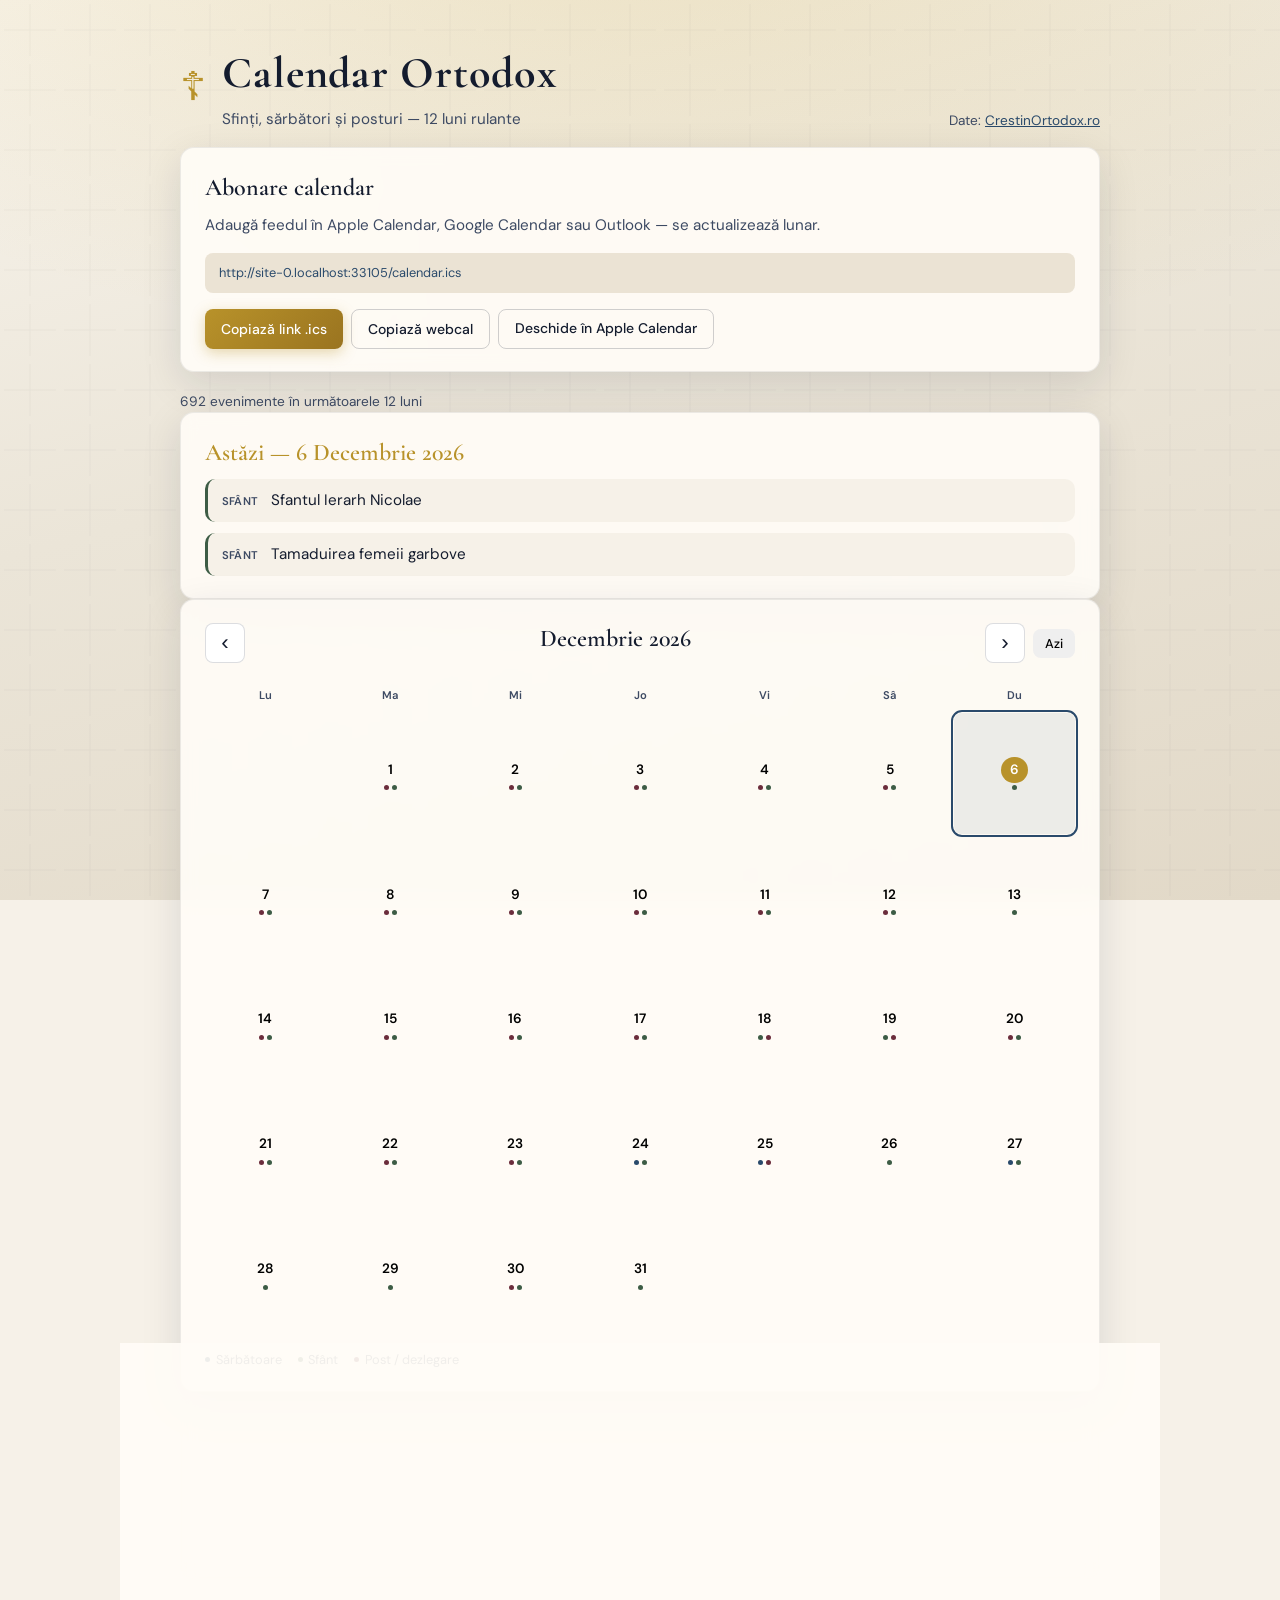
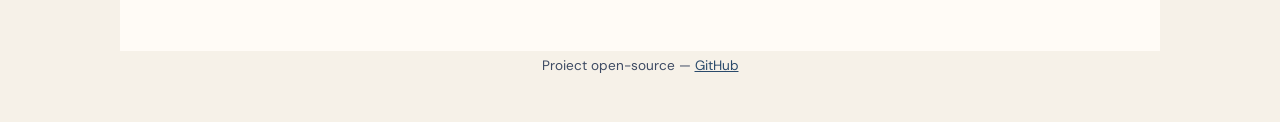
==== index.html @ 9552e189 "Add Netlify-ready frontend for Orthodox calendar Static site loads calendar.ics, shows today and mon" ====
<!DOCTYPE html>
<html lang="ro">
  <head>
    <meta charset="utf-8" />
    <meta name="viewport" content="width=device-width, initial-scale=1" />
    <meta
      name="description"
      content="Calendar ortodox românesc — sărbători, sfinți și posturi. Abonează-te la feedul iCalendar."
    />
    <title>Calendar Ortodox Românesc</title>
    <link rel="preconnect" href="https://fonts.googleapis.com" />
    <link rel="preconnect" href="https://fonts.gstatic.com" crossorigin />
    <link
      href="https://fonts.googleapis.com/css2?family=Cormorant+Garamond:ital,wght@0,500;0,600;0,700;1,500&family=DM+Sans:ital,opsz,wght@0,9..40,400;0,9..40,500;0,9..40,600;1,9..40,400&display=swap"
      rel="stylesheet"
    />
    <link rel="stylesheet" href="/css/style.css" />
    <link rel="icon" href="data:image/svg+xml,%3Csvg xmlns='http://www.w3.org/2000/svg' viewBox='0 0 32 32'%3E%3Crect fill='%231a2744' width='32' height='32' rx='6'/%3E%3Cpath stroke='%23c9a227' stroke-width='2' d='M16 6v20M10 10h12M10 22h12'/%3E%3C/svg%3E" />
  </head>
  <body>
    <div class="page-bg" aria-hidden="true"></div>

    <header class="site-header">
      <div class="brand">
        <span class="brand-cross" aria-hidden="true">☦</span>
        <div>
          <h1>Calendar Ortodox</h1>
          <p class="brand-sub">Sfinți, sărbători și posturi — 12 luni rulante</p>
        </div>
      </div>
      <p class="source">Date: <a href="https://www.crestinortodox.ro/calendar-ortodox/" target="_blank" rel="noopener">CrestinOrtodox.ro</a></p>
    </header>

    <main>
      <section class="subscribe card" aria-labelledby="subscribe-heading">
        <h2 id="subscribe-heading">Abonare calendar</h2>
        <p>Adaugă feedul în Apple Calendar, Google Calendar sau Outlook — se actualizează lunar.</p>
        <a class="feed-link" id="feed-url" href="/calendar.ics"></a>
        <div class="subscribe-actions">
          <button type="button" class="btn btn--primary" id="copy-feed">Copiază link .ics</button>
          <button type="button" class="btn btn--ghost" id="copy-webcal">Copiază webcal</button>
          <a class="btn btn--ghost" id="open-apple" href="#">Deschide în Apple Calendar</a>
        </div>
      </section>

      <div id="loader" class="loader card">
        <div class="spinner" aria-hidden="true"></div>
        <p>Se încarcă calendarul…</p>
      </div>

      <div id="error-panel" class="error card" hidden>
        <h2>Nu s-a putut încărca</h2>
        <p id="error-message"></p>
        <button type="button" class="btn btn--primary" onclick="location.reload()">Reîncearcă</button>
      </div>

      <div id="app" hidden>
        <p class="meta" id="meta-count"></p>

        <section class="today card" aria-labelledby="today-heading">
          <h2 id="today-title" class="today-heading">Astăzi</h2>
          <p id="today-empty" class="muted" hidden>Nicio înregistrare pentru ziua de azi în fereastra curentă.</p>
          <ul class="event-list" id="today-events"></ul>
        </section>

        <section class="calendar card" aria-labelledby="month-label">
          <div class="cal-toolbar">
            <button type="button" class="btn-icon" id="prev-month" aria-label="Luna anterioară">‹</button>
            <h2 id="month-label" class="month-label">—</h2>
            <button type="button" class="btn-icon" id="next-month" aria-label="Luna următoare">›</button>
            <button type="button" class="btn btn--small" id="go-today">Azi</button>
          </div>
          <div class="calendar-grid" id="calendar-grid" role="grid" aria-label="Calendar lunar"></div>
          <ul class="legend">
            <li><span class="dot dot--feast"></span> Sărbătoare</li>
            <li><span class="dot dot--saint"></span> Sfânt</li>
            <li><span class="dot dot--fasting"></span> Post / dezlegare</li>
          </ul>
        </section>

        <section class="day-detail card" id="day-panel" hidden aria-labelledby="day-title">
          <h2 id="day-title" class="day-title">—</h2>
          <ul class="event-list" id="day-events"></ul>
        </section>
      </div>
    </main>

    <footer class="site-footer">
      <p>
        Proiect open-source —
        <a href="https://github.com/tiberiuungurianu/romanian-orthodox-calendar" target="_blank" rel="noopener">GitHub</a>
      </p>
    </footer>

    <div id="toast" class="toast" role="status" hidden></div>

    <script type="module" src="/js/app.js"></script>
  </body>
</html>
---- css/style.css ----
:root {
  --ink: #141c2e;
  --ink-soft: #3d4a63;
  --parchment: #f6f1e8;
  --parchment-deep: #ebe3d4;
  --gold: #b8922a;
  --gold-light: #e8d49a;
  --wine: #6b2d3c;
  --feast: #2a4a6b;
  --saint: #3d5c45;
  --fasting: #6b2d3c;
  --card: rgba(255, 252, 247, 0.92);
  --shadow: 0 12px 40px rgba(20, 28, 46, 0.12);
  --radius: 14px;
  --font-display: "Cormorant Garamond", Georgia, serif;
  --font-ui: "DM Sans", system-ui, sans-serif;
}

*,
*::before,
*::after {
  box-sizing: border-box;
}

html {
  font-size: 16px;
  scroll-behavior: smooth;
}

body {
  margin: 0;
  min-height: 100vh;
  font-family: var(--font-ui);
  color: var(--ink);
  background: var(--parchment);
  line-height: 1.5;
}

.page-bg {
  position: fixed;
  inset: 0;
  z-index: -1;
  background:
    radial-gradient(ellipse 80% 50% at 50% -10%, rgba(201, 162, 39, 0.18), transparent),
    linear-gradient(165deg, #f8f4ec 0%, #ebe5d8 45%, #e2d9c8 100%);
  pointer-events: none;
}

.page-bg::after {
  content: "";
  position: absolute;
  inset: 0;
  opacity: 0.04;
  background-image: url("data:image/svg+xml,%3Csvg width='60' height='60' xmlns='http://www.w3.org/2000/svg'%3E%3Cpath d='M30 4v52M4 30h52' stroke='%23141c2e' stroke-width='1'/%3E%3C/svg%3E");
}

.site-header {
  max-width: 960px;
  margin: 0 auto;
  padding: 2.5rem 1.25rem 1rem;
  display: flex;
  flex-wrap: wrap;
  align-items: flex-end;
  justify-content: space-between;
  gap: 1rem;
}

.brand {
  display: flex;
  align-items: center;
  gap: 1rem;
}

.brand-cross {
  font-size: 2.5rem;
  color: var(--gold);
  line-height: 1;
}

.brand h1 {
  margin: 0;
  font-family: var(--font-display);
  font-size: clamp(2rem, 5vw, 2.75rem);
  font-weight: 700;
  letter-spacing: 0.02em;
}

.brand-sub {
  margin: 0.15rem 0 0;
  color: var(--ink-soft);
  font-size: 0.95rem;
}

.source {
  margin: 0;
  font-size: 0.85rem;
  color: var(--ink-soft);
}

.source a {
  color: var(--feast);
}

main {
  max-width: 960px;
  margin: 0 auto;
  padding: 0 1.25rem 3rem;
  display: flex;
  flex-direction: column;
  gap: 1.25rem;
}

.card {
  background: var(--card);
  border: 1px solid rgba(20, 28, 46, 0.08);
  border-radius: var(--radius);
  box-shadow: var(--shadow);
  padding: 1.35rem 1.5rem;
  backdrop-filter: blur(8px);
}

.subscribe h2,
.today h2,
.calendar h2 {
  margin: 0 0 0.5rem;
  font-family: var(--font-display);
  font-size: 1.5rem;
  font-weight: 600;
}

.subscribe p {
  margin: 0 0 1rem;
  color: var(--ink-soft);
  font-size: 0.95rem;
}

.feed-link {
  display: block;
  word-break: break-all;
  font-size: 0.8rem;
  color: var(--feast);
  margin-bottom: 1rem;
  padding: 0.65rem 0.85rem;
  background: var(--parchment-deep);
  border-radius: 8px;
  text-decoration: none;
}

.feed-link:hover {
  text-decoration: underline;
}

.subscribe-actions {
  display: flex;
  flex-wrap: wrap;
  gap: 0.5rem;
}

.btn {
  font-family: var(--font-ui);
  font-size: 0.875rem;
  font-weight: 500;
  padding: 0.55rem 1rem;
  border-radius: 8px;
  border: none;
  cursor: pointer;
  text-decoration: none;
  display: inline-flex;
  align-items: center;
  justify-content: center;
  transition: transform 0.15s, box-shadow 0.15s;
}

.btn:active {
  transform: scale(0.98);
}

.btn--primary {
  background: linear-gradient(135deg, var(--gold) 0%, #9a7420 100%);
  color: #fff;
  box-shadow: 0 4px 14px rgba(184, 146, 42, 0.35);
}

.btn--primary:hover {
  box-shadow: 0 6px 18px rgba(184, 146, 42, 0.45);
}

.btn--ghost {
  background: transparent;
  color: var(--ink);
  border: 1px solid rgba(20, 28, 46, 0.2);
}

.btn--ghost:hover {
  background: var(--parchment-deep);
}

.btn--small {
  font-size: 0.8rem;
  padding: 0.35rem 0.75rem;
  margin-left: auto;
}

.btn-icon {
  width: 2.5rem;
  height: 2.5rem;
  border: 1px solid rgba(20, 28, 46, 0.15);
  border-radius: 8px;
  background: #fff;
  font-size: 1.4rem;
  line-height: 1;
  cursor: pointer;
  color: var(--ink);
}

.btn-icon:hover {
  background: var(--parchment-deep);
}

.loader {
  text-align: center;
  color: var(--ink-soft);
}

.spinner {
  width: 36px;
  height: 36px;
  margin: 0 auto 1rem;
  border: 3px solid var(--parchment-deep);
  border-top-color: var(--gold);
  border-radius: 50%;
  animation: spin 0.8s linear infinite;
}

@keyframes spin {
  to {
    transform: rotate(360deg);
  }
}

.error h2 {
  margin: 0 0 0.5rem;
  font-family: var(--font-display);
  color: var(--wine);
}

.meta {
  margin: 0;
  font-size: 0.85rem;
  color: var(--ink-soft);
}

.today-heading {
  color: var(--gold);
}

.muted {
  color: var(--ink-soft);
  font-style: italic;
}

.event-list {
  list-style: none;
  margin: 0;
  padding: 0;
  display: flex;
  flex-direction: column;
  gap: 0.65rem;
}

.event-item {
  display: flex;
  flex-wrap: wrap;
  align-items: baseline;
  gap: 0.5rem 0.75rem;
  padding: 0.65rem 0.85rem;
  background: var(--parchment);
  border-radius: 10px;
  border-left: 3px solid var(--saint);
}

.event-item--feast {
  border-left-color: var(--feast);
}

.event-item--fasting {
  border-left-color: var(--fasting);
}

.event-item--empty {
  border-left-color: transparent;
  font-style: italic;
  color: var(--ink-soft);
}

.event-badge {
  font-size: 0.7rem;
  font-weight: 600;
  text-transform: uppercase;
  letter-spacing: 0.04em;
  color: var(--ink-soft);
  flex-shrink: 0;
}

.event-title {
  font-size: 0.95rem;
  flex: 1;
  min-width: 12rem;
}

.cal-toolbar {
  display: flex;
  align-items: center;
  gap: 0.5rem;
  margin-bottom: 1rem;
}

.month-label {
  flex: 1;
  text-align: center;
  margin: 0;
  font-family: var(--font-display);
  font-size: 1.6rem;
  font-weight: 600;
}

.calendar-grid {
  display: grid;
  grid-template-columns: repeat(7, 1fr);
  gap: 4px;
}

.grid-weekday {
  text-align: center;
  font-size: 0.7rem;
  font-weight: 600;
  color: var(--ink-soft);
  padding: 0.35rem 0;
}

.grid-cell {
  aspect-ratio: 1;
  min-height: 2.75rem;
  display: flex;
  flex-direction: column;
  align-items: center;
  justify-content: center;
  gap: 2px;
  border: none;
  border-radius: 8px;
  background: transparent;
  cursor: pointer;
  font-family: var(--font-ui);
  padding: 0.2rem;
  transition: background 0.15s;
}

.grid-cell--pad {
  cursor: default;
  pointer-events: none;
}

.grid-cell:hover:not(.grid-cell--pad) {
  background: var(--parchment-deep);
}

.grid-cell--today .day-num {
  background: var(--gold);
  color: #fff;
  width: 1.65rem;
  height: 1.65rem;
  border-radius: 50%;
  display: flex;
  align-items: center;
  justify-content: center;
  font-weight: 600;
}

.grid-cell--selected {
  outline: 2px solid var(--feast);
  outline-offset: 1px;
  background: rgba(42, 74, 107, 0.08);
}

.grid-cell--has-events .day-num {
  font-weight: 600;
}

.day-num {
  font-size: 0.85rem;
  line-height: 1.65rem;
}

.dots {
  display: flex;
  gap: 3px;
  min-height: 6px;
}

.dot {
  width: 5px;
  height: 5px;
  border-radius: 50%;
}

.dot--feast {
  background: var(--feast);
}

.dot--saint {
  background: var(--saint);
}

.dot--fasting {
  background: var(--fasting);
}

.legend {
  list-style: none;
  margin: 1rem 0 0;
  padding: 0;
  display: flex;
  flex-wrap: wrap;
  gap: 1rem;
  font-size: 0.8rem;
  color: var(--ink-soft);
}

.legend li {
  display: flex;
  align-items: center;
  gap: 0.35rem;
}

.day-title {
  margin: 0 0 0.75rem;
  font-family: var(--font-display);
  font-size: 1.35rem;
}

.site-footer {
  max-width: 960px;
  margin: 0 auto;
  padding: 1rem 1.25rem 2rem;
  text-align: center;
  font-size: 0.85rem;
  color: var(--ink-soft);
}

.site-footer a {
  color: var(--feast);
}

.toast {
  position: fixed;
  bottom: 1.5rem;
  left: 50%;
  transform: translateX(-50%);
  background: var(--ink);
  color: #fff;
  padding: 0.75rem 1.25rem;
  border-radius: 10px;
  font-size: 0.9rem;
  box-shadow: var(--shadow);
  z-index: 100;
  max-width: 90vw;
  text-align: center;
}

@media (max-width: 520px) {
  .subscribe-actions .btn {
    flex: 1 1 100%;
  }

  .calendar-grid {
    gap: 2px;
  }

  .grid-cell {
    min-height: 2.35rem;
  }
}
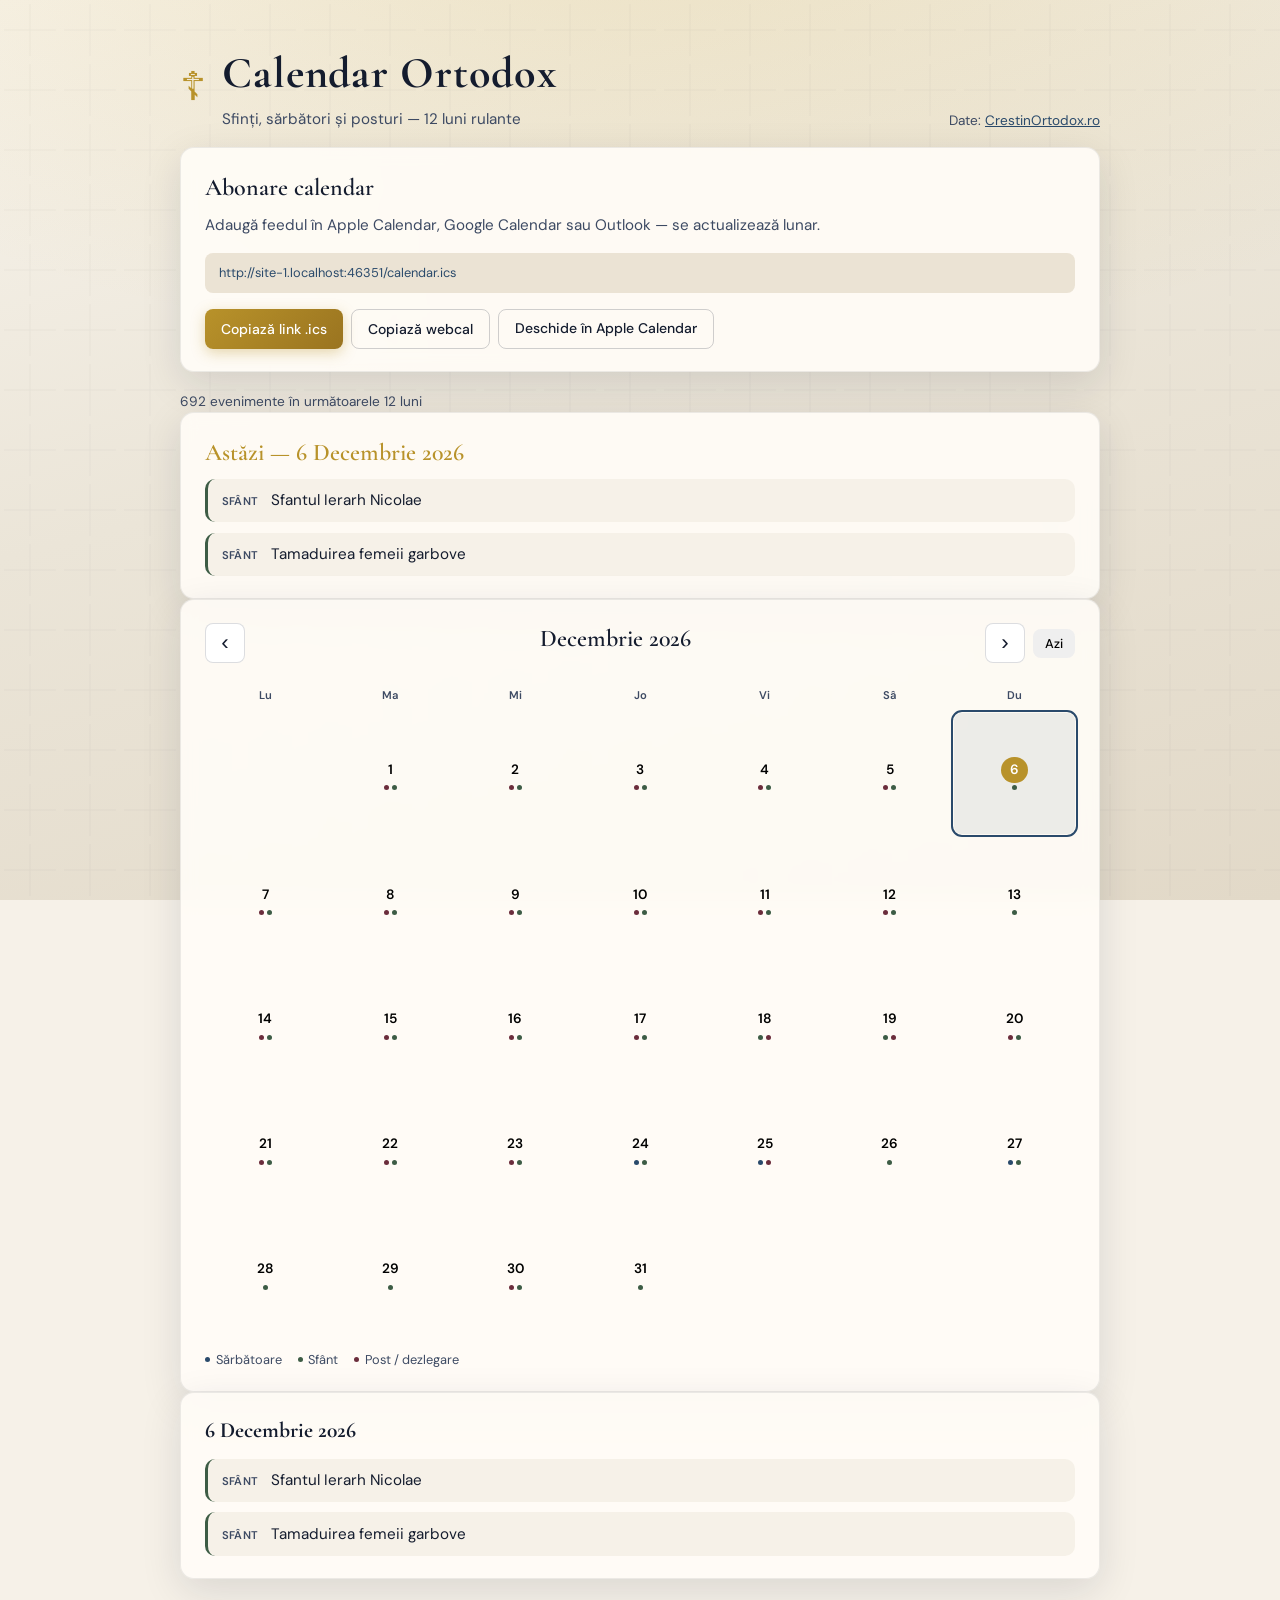
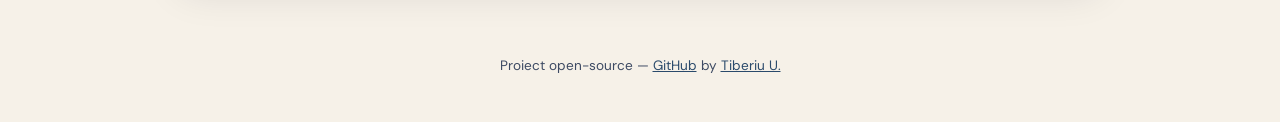
==== commit 5545f9c4: "Update site footer credit to Tiberiu U. Co-authored-by: Cursor <cursoragent@cursor.com>" ====
--- a/index.html
+++ b/index.html
@@ -89,6 +89,8 @@
       <p>
         Proiect open-source —
         <a href="https://github.com/tiberiuungurianu/romanian-orthodox-calendar" target="_blank" rel="noopener">GitHub</a>
+        by
+        <a href="https://github.com/tiberiuungurianu" target="_blank" rel="noopener">Tiberiu U.</a>
       </p>
     </footer>
 
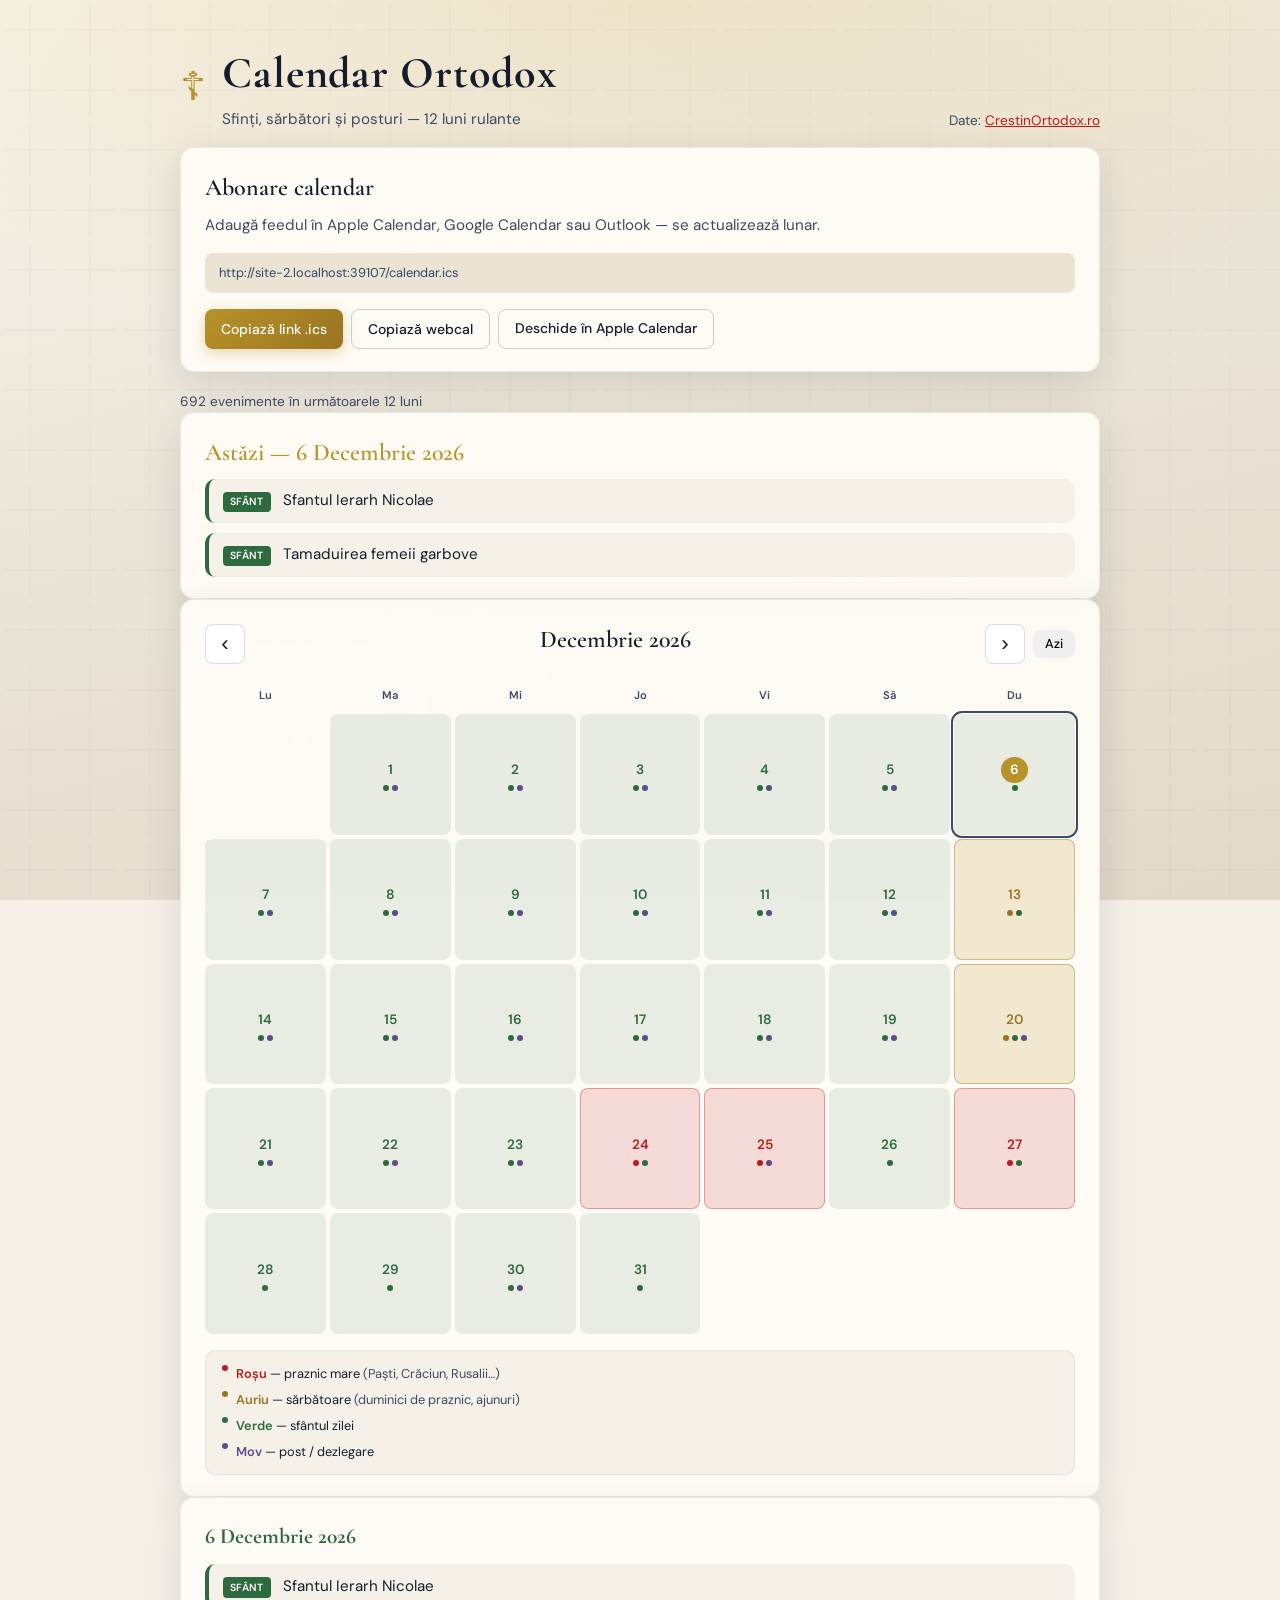
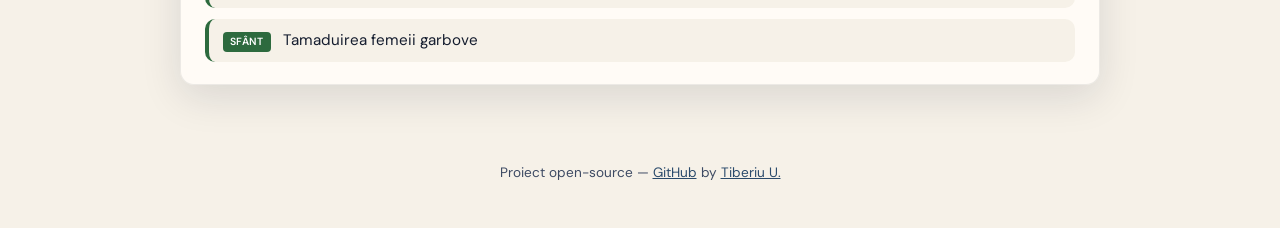
==== commit e9157fc3: "Improve calendar color coding for at-a-glance reading Red for major feasts, gold for sărbători, gree" ====
--- a/index.html
+++ b/index.html
@@ -71,10 +71,23 @@
             <button type="button" class="btn btn--small" id="go-today">Azi</button>
           </div>
           <div class="calendar-grid" id="calendar-grid" role="grid" aria-label="Calendar lunar"></div>
-          <ul class="legend">
-            <li><span class="dot dot--feast"></span> Sărbătoare</li>
-            <li><span class="dot dot--saint"></span> Sfânt</li>
-            <li><span class="dot dot--fasting"></span> Post / dezlegare</li>
+          <ul class="legend" aria-label="Semnificația culorilor">
+            <li class="legend-item legend-item--major">
+              <span class="dot dot--major"></span>
+              <span><strong>Roșu</strong> — praznic mare <span class="legend-hint">(Paști, Crăciun, Rusalii…)</span></span>
+            </li>
+            <li class="legend-item legend-item--feast">
+              <span class="dot dot--feast"></span>
+              <span><strong>Auriu</strong> — sărbătoare <span class="legend-hint">(duminici de praznic, ajunuri)</span></span>
+            </li>
+            <li class="legend-item legend-item--saint">
+              <span class="dot dot--saint"></span>
+              <span><strong>Verde</strong> — sfântul zilei</span>
+            </li>
+            <li class="legend-item legend-item--fasting">
+              <span class="dot dot--fasting"></span>
+              <span><strong>Mov</strong> — post / dezlegare</span>
+            </li>
           </ul>
         </section>
 
--- a/css/style.css
+++ b/css/style.css
@@ -6,9 +6,19 @@
   --gold: #b8922a;
   --gold-light: #e8d49a;
   --wine: #6b2d3c;
-  --feast: #2a4a6b;
-  --saint: #3d5c45;
-  --fasting: #6b2d3c;
+  /* At-a-glance day types */
+  --major: #b91c1c;
+  --major-bg: rgba(185, 28, 28, 0.14);
+  --major-border: rgba(185, 28, 28, 0.35);
+  --feast: #9a7420;
+  --feast-bg: rgba(184, 146, 42, 0.18);
+  --feast-border: rgba(154, 116, 32, 0.4);
+  --saint: #2d6a3e;
+  --saint-bg: rgba(45, 106, 62, 0.1);
+  --saint-border: rgba(45, 106, 62, 0.28);
+  --fasting: #5b4d8a;
+  --fasting-bg: rgba(91, 77, 138, 0.12);
+  --fasting-border: rgba(91, 77, 138, 0.3);
   --card: rgba(255, 252, 247, 0.92);
   --shadow: 0 12px 40px rgba(20, 28, 46, 0.12);
   --radius: 14px;
@@ -98,7 +108,7 @@
 }
 
 .source a {
-  color: var(--feast);
+  color: var(--major);
 }
 
 main {
@@ -138,7 +148,7 @@
   display: block;
   word-break: break-all;
   font-size: 0.8rem;
-  color: var(--feast);
+  color: #2a4a6b;
   margin-bottom: 1rem;
   padding: 0.65rem 0.85rem;
   background: var(--parchment-deep);
@@ -276,15 +286,47 @@
   padding: 0.65rem 0.85rem;
   background: var(--parchment);
   border-radius: 10px;
-  border-left: 3px solid var(--saint);
+  border-left: 4px solid var(--saint);
+}
+
+.event-item--major {
+  border-left-color: var(--major);
+  background: var(--major-bg);
+}
+
+.event-item--major .event-title {
+  font-weight: 600;
+  color: #7f1d1d;
+}
+
+.event-item--major .event-badge {
+  background: var(--major);
+  color: #fff;
 }
 
 .event-item--feast {
   border-left-color: var(--feast);
+  background: var(--feast-bg);
+}
+
+.event-item--feast .event-badge {
+  background: var(--feast);
+  color: #fff;
+}
+
+.event-item--saint .event-badge {
+  background: var(--saint);
+  color: #fff;
 }
 
 .event-item--fasting {
   border-left-color: var(--fasting);
+  background: var(--fasting-bg);
+}
+
+.event-item--fasting .event-badge {
+  background: var(--fasting);
+  color: #fff;
 }
 
 .event-item--empty {
@@ -294,12 +336,14 @@
 }
 
 .event-badge {
-  font-size: 0.7rem;
+  font-size: 0.65rem;
   font-weight: 600;
   text-transform: uppercase;
   letter-spacing: 0.04em;
   color: var(--ink-soft);
   flex-shrink: 0;
+  padding: 0.15rem 0.45rem;
+  border-radius: 4px;
 }
 
 .event-title {
@@ -364,6 +408,45 @@
   background: var(--parchment-deep);
 }
 
+/* Day cell tone = most important event type that day */
+.grid-cell--tone-major {
+  background: var(--major-bg);
+  box-shadow: inset 0 0 0 1px var(--major-border);
+}
+
+.grid-cell--tone-major .day-num {
+  color: var(--major);
+  font-weight: 700;
+}
+
+.grid-cell--tone-feast {
+  background: var(--feast-bg);
+  box-shadow: inset 0 0 0 1px var(--feast-border);
+}
+
+.grid-cell--tone-feast .day-num {
+  color: var(--feast);
+  font-weight: 700;
+}
+
+.grid-cell--tone-saint {
+  background: var(--saint-bg);
+}
+
+.grid-cell--tone-saint .day-num {
+  color: var(--saint);
+  font-weight: 600;
+}
+
+.grid-cell--tone-fasting {
+  background: var(--fasting-bg);
+}
+
+.grid-cell--tone-fasting .day-num {
+  color: var(--fasting);
+  font-weight: 600;
+}
+
 .grid-cell--today .day-num {
   background: var(--gold);
   color: #fff;
@@ -376,10 +459,19 @@
   font-weight: 600;
 }
 
+/* Today + important: ring today in gold, keep red number */
+.grid-cell--today.grid-cell--tone-major .day-num,
+.grid-cell--today.grid-cell--tone-feast .day-num {
+  box-shadow: 0 0 0 2px var(--gold-light);
+}
+
 .grid-cell--selected {
-  outline: 2px solid var(--feast);
+  outline: 2px solid var(--ink-soft);
   outline-offset: 1px;
-  background: rgba(42, 74, 107, 0.08);
+}
+
+.grid-cell--selected.grid-cell--tone-major {
+  outline-color: var(--major);
 }
 
 .grid-cell--has-events .day-num {
@@ -398,9 +490,14 @@
 }
 
 .dot {
-  width: 5px;
-  height: 5px;
+  width: 6px;
+  height: 6px;
   border-radius: 50%;
+  flex-shrink: 0;
+}
+
+.dot--major {
+  background: var(--major);
 }
 
 .dot--feast {
@@ -418,24 +515,68 @@
 .legend {
   list-style: none;
   margin: 1rem 0 0;
-  padding: 0;
-  display: flex;
-  flex-wrap: wrap;
-  gap: 1rem;
+  padding: 0.85rem 1rem;
+  display: grid;
+  gap: 0.55rem;
   font-size: 0.8rem;
-  color: var(--ink-soft);
-}
-
-.legend li {
-  display: flex;
-  align-items: center;
-  gap: 0.35rem;
+  color: var(--ink);
+  background: var(--parchment);
+  border-radius: 10px;
+  border: 1px solid rgba(20, 28, 46, 0.06);
+}
+
+.legend-item {
+  display: flex;
+  align-items: flex-start;
+  gap: 0.5rem;
+  line-height: 1.35;
+}
+
+.legend-item strong {
+  font-weight: 600;
+}
+
+.legend-item--major strong {
+  color: var(--major);
+}
+
+.legend-item--feast strong {
+  color: var(--feast);
+}
+
+.legend-item--saint strong {
+  color: var(--saint);
+}
+
+.legend-item--fasting strong {
+  color: var(--fasting);
+}
+
+.legend-hint {
+  color: var(--ink-soft);
+  font-weight: 400;
 }
 
 .day-title {
   margin: 0 0 0.75rem;
   font-family: var(--font-display);
   font-size: 1.35rem;
+}
+
+.day-title--major {
+  color: var(--major);
+}
+
+.day-title--feast {
+  color: var(--feast);
+}
+
+.day-title--saint {
+  color: var(--saint);
+}
+
+.day-title--fasting {
+  color: var(--fasting);
 }
 
 .site-footer {
@@ -448,7 +589,7 @@
 }
 
 .site-footer a {
-  color: var(--feast);
+  color: #2a4a6b;
 }
 
 .toast {
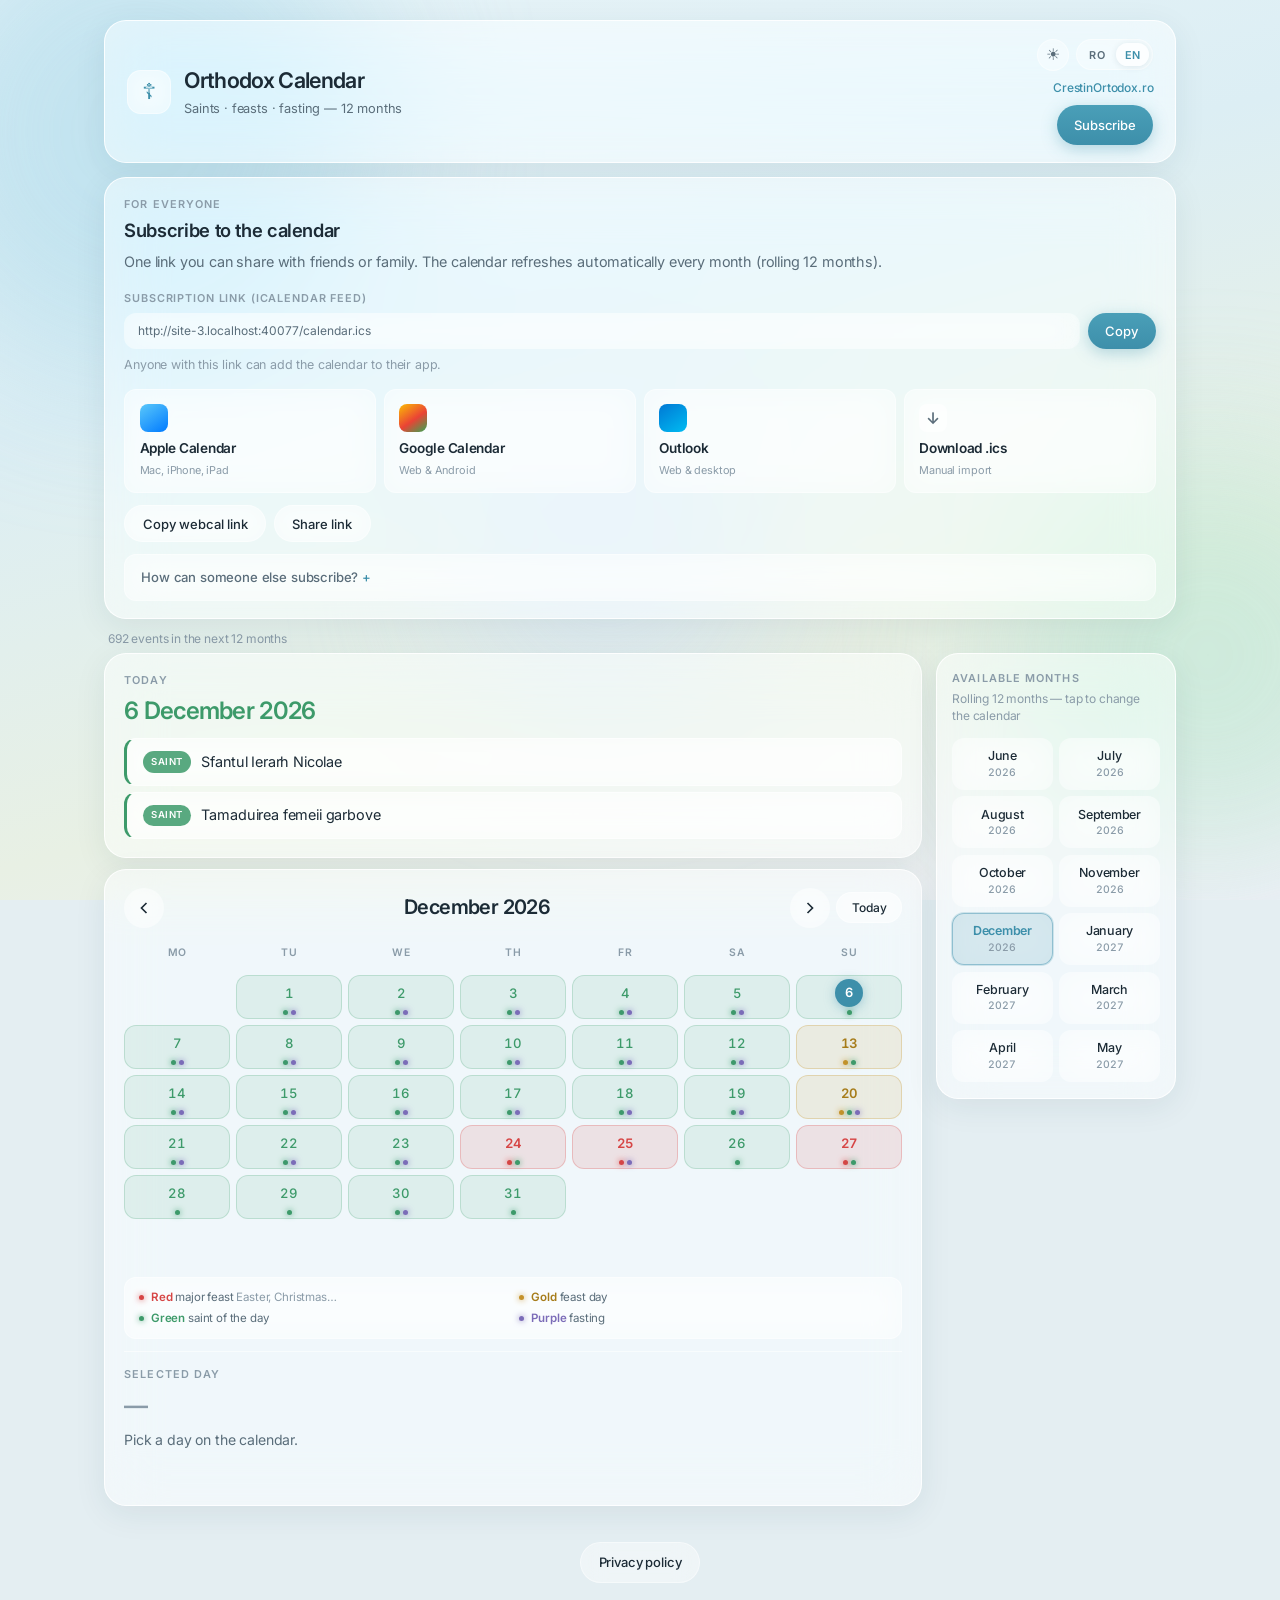
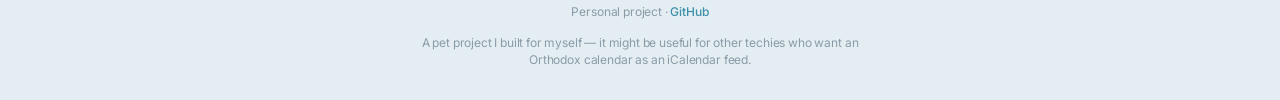
==== commit df3aa3ce: "Add full site experience: i18n, theme, privacy, subscribe, and fixes. Romanian/English UI with brows" ====
--- a/index.html
+++ b/index.html
@@ -1,113 +1,299 @@
 <!DOCTYPE html>
-<html lang="ro">
+<!-- Analytics IDs — fill when deployed (see README → Traffic). Empty = no tracking. -->
+<html
+  lang="en"
+  data-ga-measurement-id=""
+  data-clarity-id=""
+  data-plausible-domain=""
+>
   <head>
+    <script>
+      (function () {
+        var root = document.documentElement;
+        try {
+          if (localStorage.getItem("roc-theme") === "dark") {
+            root.setAttribute("data-theme", "dark");
+          }
+        } catch (_) {}
+        var lang = "en";
+        try {
+          var saved = localStorage.getItem("roc-calendar-lang");
+          if (saved === "ro" || saved === "en") lang = saved;
+          else {
+            var list = navigator.languages && navigator.languages.length ? navigator.languages : [navigator.language || "en"];
+            for (var i = 0; i < list.length; i++) {
+              var t = String(list[i]).toLowerCase().replace("_", "-");
+              if (t === "ro" || t.indexOf("ro-") === 0) {
+                lang = "ro";
+                break;
+              }
+            }
+          }
+        } catch (_) {}
+        root.lang = lang;
+      })();
+    </script>
     <meta charset="utf-8" />
     <meta name="viewport" content="width=device-width, initial-scale=1" />
     <meta
       name="description"
       content="Calendar ortodox românesc — sărbători, sfinți și posturi. Abonează-te la feedul iCalendar."
     />
+    <meta name="theme-color" content="#e8f4f8" />
+    <meta name="robots" content="index, follow" />
+    <link rel="canonical" href="/" />
     <title>Calendar Ortodox Românesc</title>
     <link rel="preconnect" href="https://fonts.googleapis.com" />
     <link rel="preconnect" href="https://fonts.gstatic.com" crossorigin />
+    <link rel="preload" href="/css/style.css" as="style" />
     <link
-      href="https://fonts.googleapis.com/css2?family=Cormorant+Garamond:ital,wght@0,500;0,600;0,700;1,500&family=DM+Sans:ital,opsz,wght@0,9..40,400;0,9..40,500;0,9..40,600;1,9..40,400&display=swap"
+      href="https://fonts.googleapis.com/css2?family=Inter:wght@400;500;600&display=swap"
       rel="stylesheet"
+      media="print"
+      onload="this.media='all'"
     />
+    <noscript>
+      <link
+        href="https://fonts.googleapis.com/css2?family=Inter:wght@400;500;600&display=swap"
+        rel="stylesheet"
+      />
+    </noscript>
     <link rel="stylesheet" href="/css/style.css" />
-    <link rel="icon" href="data:image/svg+xml,%3Csvg xmlns='http://www.w3.org/2000/svg' viewBox='0 0 32 32'%3E%3Crect fill='%231a2744' width='32' height='32' rx='6'/%3E%3Cpath stroke='%23c9a227' stroke-width='2' d='M16 6v20M10 10h12M10 22h12'/%3E%3C/svg%3E" />
+    <link rel="alternate" type="text/calendar" href="/calendar.ics" title="Calendar Ortodox Românesc" />
+    <link rel="icon" href="data:image/svg+xml,%3Csvg xmlns='http://www.w3.org/2000/svg' viewBox='0 0 32 32'%3E%3Crect fill='%23a8d4e6' width='32' height='32' rx='8'/%3E%3Cpath stroke='%235a7a8a' stroke-width='1.5' d='M16 7v18M11 11h10M11 21h10'/%3E%3C/svg%3E" />
   </head>
   <body>
-    <div class="page-bg" aria-hidden="true"></div>
-
-    <header class="site-header">
-      <div class="brand">
-        <span class="brand-cross" aria-hidden="true">☦</span>
-        <div>
-          <h1>Calendar Ortodox</h1>
-          <p class="brand-sub">Sfinți, sărbători și posturi — 12 luni rulante</p>
-        </div>
+    <div class="ambient" aria-hidden="true">
+      <div class="orb orb--1"></div>
+      <div class="orb orb--2"></div>
+      <div class="orb orb--3"></div>
+    </div>
+
+    <div class="shell">
+      <header class="site-header glass">
+        <div class="brand">
+          <span class="brand-icon" aria-hidden="true">☦</span>
+          <div>
+            <h1 data-i18n="brand.title">Calendar Ortodox</h1>
+            <p class="brand-sub" data-i18n="brand.sub">Sfinți · sărbători · post — 12 luni</p>
+          </div>
+        </div>
+        <div class="header-actions">
+          <div class="header-controls">
+            <button
+              type="button"
+              class="theme-toggle"
+              id="theme-toggle"
+              aria-pressed="false"
+              aria-label="Temă întunecată"
+            >
+              <span class="theme-toggle__icon theme-toggle__icon--light" aria-hidden="true">☀</span>
+              <span class="theme-toggle__icon theme-toggle__icon--dark" aria-hidden="true">☾</span>
+            </button>
+            <div class="lang-switch" role="group" data-i18n-aria="lang.label">
+              <button type="button" class="lang-btn" data-lang="ro" aria-pressed="false">RO</button>
+              <button type="button" class="lang-btn" data-lang="en" aria-pressed="false">EN</button>
+            </div>
+          </div>
+          <p class="source">
+            <a href="https://www.crestinortodox.ro/calendar-ortodox/" target="_blank" rel="noopener">CrestinOrtodox.ro</a>
+          </p>
+          <a class="btn btn--fill btn--header" href="#abonare" data-i18n="nav.subscribe">Abonează-te</a>
+        </div>
+      </header>
+
+      <main>
+        <section class="subscribe glass" id="abonare" aria-labelledby="subscribe-heading">
+          <p class="eyebrow" data-i18n="subscribe.eyebrow">Pentru oricine</p>
+          <h2 id="subscribe-heading" data-i18n="subscribe.title">Abonează-te la calendar</h2>
+          <p class="lede" data-i18n="subscribe.lede">
+            Un singur link — îl poți trimite prietenilor sau familiei. Calendarul se actualizează automat
+            în fiecare lună (12 luni rulante).
+          </p>
+
+          <label class="feed-label" for="feed-input" data-i18n="subscribe.feedLabel">Link de abonare (feed iCalendar)</label>
+          <div class="feed-row">
+            <input
+              class="feed-input glass-inset"
+              id="feed-input"
+              type="url"
+              readonly
+              aria-describedby="feed-hint"
+            />
+            <button type="button" class="btn btn--fill" id="copy-feed" data-i18n="subscribe.copy">Copiază</button>
+          </div>
+          <p class="feed-hint" id="feed-hint" data-i18n="subscribe.feedHint">Oricine cu acest link poate adăuga calendarul în aplicația preferată.</p>
+
+          <div class="subscribe-platforms">
+            <a class="platform-card glass-inset" id="open-apple" href="#" rel="noopener">
+              <span class="platform-card__icon" aria-hidden="true"></span>
+              <span class="platform-card__name" data-i18n="subscribe.apple">Apple Calendar</span>
+              <span class="platform-card__hint" data-i18n="subscribe.appleHint">Mac, iPhone, iPad</span>
+            </a>
+            <a class="platform-card glass-inset" id="open-google" href="#" target="_blank" rel="noopener">
+              <span class="platform-card__icon platform-card__icon--google" aria-hidden="true"></span>
+              <span class="platform-card__name" data-i18n="subscribe.google">Google Calendar</span>
+              <span class="platform-card__hint" data-i18n="subscribe.googleHint">Web &amp; Android</span>
+            </a>
+            <a class="platform-card glass-inset" id="open-outlook" href="#" target="_blank" rel="noopener">
+              <span class="platform-card__icon platform-card__icon--outlook" aria-hidden="true"></span>
+              <span class="platform-card__name" data-i18n="subscribe.outlook">Outlook</span>
+              <span class="platform-card__hint" data-i18n="subscribe.outlookHint">Web &amp; desktop</span>
+            </a>
+            <a class="platform-card glass-inset" id="download-ics" href="/calendar.ics" download="calendar-ortodox.ics">
+              <span class="platform-card__icon platform-card__icon--download" aria-hidden="true">↓</span>
+              <span class="platform-card__name" data-i18n="subscribe.download">Descarcă .ics</span>
+              <span class="platform-card__hint" data-i18n="subscribe.downloadHint">Import manual</span>
+            </a>
+          </div>
+
+          <div class="subscribe-extra">
+            <button type="button" class="btn btn--glass" id="copy-webcal" data-i18n="subscribe.copyWebcal">Copiază link webcal</button>
+            <button type="button" class="btn btn--glass" id="share-feed" hidden data-i18n="subscribe.share">Distribuie linkul</button>
+          </div>
+
+          <details class="subscribe-help glass-inset">
+            <summary data-i18n="subscribe.helpSummary">Cum se abonează altcineva?</summary>
+            <div class="subscribe-help__body">
+              <article>
+                <h3 data-i18n="subscribe.helpAppleTitle">Apple Calendar</h3>
+                <p data-i18n="subscribe.helpApple">Apasă butonul de mai sus sau trimite linkul webcal. În Calendar: Fișier → Abonament calendar nou → lipește URL-ul.</p>
+              </article>
+              <article>
+                <h3 data-i18n="subscribe.helpGoogleTitle">Google Calendar</h3>
+                <p data-i18n="subscribe.helpGoogle">Apasă „Google Calendar” sau în Google: Alte calendare → + → Din URL → lipește linkul .ics.</p>
+              </article>
+              <article>
+                <h3 data-i18n="subscribe.helpOutlookTitle">Outlook</h3>
+                <p data-i18n="subscribe.helpOutlook">Apasă „Outlook” sau: Adaugă calendar → Abonare din web → lipește același link.</p>
+              </article>
+              <article>
+                <h3 data-i18n="subscribe.helpShareTitle">Partajare</h3>
+                <p data-i18n="subscribe.helpShare">Copiază linkul și trimite-l pe WhatsApp, e-mail sau rețele sociale. Nu e nevoie de cont sau parolă.</p>
+              </article>
+            </div>
+          </details>
+        </section>
+
+        <div id="loader" class="loader glass">
+          <div class="spinner" aria-hidden="true"></div>
+          <p data-i18n="loader.text">Se încarcă calendarul…</p>
+        </div>
+
+        <div id="error-panel" class="error glass" hidden>
+          <h2 data-i18n="error.title">Nu s-a putut încărca</h2>
+          <p id="error-message"></p>
+          <button type="button" class="btn btn--fill" onclick="location.reload()" data-i18n="error.retry">Reîncearcă</button>
+        </div>
+
+        <div id="app" hidden>
+          <p class="meta" id="meta-count"></p>
+
+          <div class="app-layout">
+            <div class="col-main">
+              <section class="today glass" aria-labelledby="today-title">
+                <p class="eyebrow" data-i18n="today.eyebrow">Astăzi</p>
+                <h2 id="today-title" class="section-title">—</h2>
+                <p id="today-empty" class="muted" hidden data-i18n="today.empty">Nicio înregistrare pentru ziua de azi.</p>
+                <ul class="event-list" id="today-events"></ul>
+              </section>
+
+              <section class="calendar glass" aria-labelledby="month-label">
+                <div class="cal-toolbar">
+                  <button type="button" class="btn-icon glass-inset" id="prev-month" data-i18n-aria="cal.prev" aria-label="Luna anterioară">
+                    <svg width="20" height="20" viewBox="0 0 24 24" fill="none" stroke="currentColor" stroke-width="2"><path d="M15 6l-6 6 6 6"/></svg>
+                  </button>
+                  <h2 id="month-label" class="month-label">—</h2>
+                  <button type="button" class="btn-icon glass-inset" id="next-month" data-i18n-aria="cal.next" aria-label="Luna următoare">
+                    <svg width="20" height="20" viewBox="0 0 24 24" fill="none" stroke="currentColor" stroke-width="2"><path d="M9 6l6 6-6 6"/></svg>
+                  </button>
+                  <button type="button" class="btn btn--glass btn--compact" id="go-today" data-i18n="cal.todayBtn">Azi</button>
+                </div>
+                <div class="calendar-grid-wrap">
+                  <div class="calendar-grid" id="calendar-grid" role="grid" data-i18n-aria="cal.gridLabel" aria-label="Calendar lunar"></div>
+                </div>
+                <ul class="legend glass-inset" data-i18n-aria="legend.label" aria-label="Semnificația culorilor">
+                  <li class="legend-item legend-item--major">
+                    <span class="dot dot--major"></span>
+                    <span data-i18n-html="legend.major"><strong>Roșu</strong> praznic mare <span class="legend-hint">Paști, Crăciun…</span></span>
+                  </li>
+                  <li class="legend-item legend-item--feast">
+                    <span class="dot dot--feast"></span>
+                    <span data-i18n-html="legend.feast"><strong>Auriu</strong> sărbătoare</span>
+                  </li>
+                  <li class="legend-item legend-item--saint">
+                    <span class="dot dot--saint"></span>
+                    <span data-i18n-html="legend.saint"><strong>Verde</strong> sfântul zilei</span>
+                  </li>
+                  <li class="legend-item legend-item--fasting">
+                    <span class="dot dot--fasting"></span>
+                    <span data-i18n-html="legend.fasting"><strong>Mov</strong> post</span>
+                  </li>
+                </ul>
+
+                <div class="day-detail-slot" id="day-panel" aria-labelledby="day-title">
+                  <p class="eyebrow" data-i18n="day.eyebrow">Zi selectată</p>
+                  <h2 id="day-title" class="section-title">—</h2>
+                  <p id="day-panel-empty" class="day-panel-empty muted" data-i18n="day.pick">Alege o zi din calendar.</p>
+                  <ul class="event-list day-panel-events" id="day-events" hidden></ul>
+                </div>
+              </section>
+            </div>
+
+            <aside class="col-months glass" data-i18n-aria="months.sidebar" aria-label="Alege luna">
+              <p class="eyebrow" data-i18n="months.eyebrow">Luni disponibile</p>
+              <p class="months-lede" data-i18n="months.lede">12 luni rulante — apasă pentru a schimba calendarul</p>
+              <div class="month-matrix" id="month-matrix" role="group"></div>
+            </aside>
+          </div>
+        </div>
+      </main>
+
+      <div class="page-legal">
+        <a href="/privacy.html" class="btn btn--glass" data-i18n="footer.privacyBtn">Politica de confidențialitate</a>
       </div>
-      <p class="source">Date: <a href="https://www.crestinortodox.ro/calendar-ortodox/" target="_blank" rel="noopener">CrestinOrtodox.ro</a></p>
-    </header>
-
-    <main>
-      <section class="subscribe card" aria-labelledby="subscribe-heading">
-        <h2 id="subscribe-heading">Abonare calendar</h2>
-        <p>Adaugă feedul în Apple Calendar, Google Calendar sau Outlook — se actualizează lunar.</p>
-        <a class="feed-link" id="feed-url" href="/calendar.ics"></a>
-        <div class="subscribe-actions">
-          <button type="button" class="btn btn--primary" id="copy-feed">Copiază link .ics</button>
-          <button type="button" class="btn btn--ghost" id="copy-webcal">Copiază webcal</button>
-          <a class="btn btn--ghost" id="open-apple" href="#">Deschide în Apple Calendar</a>
-        </div>
-      </section>
-
-      <div id="loader" class="loader card">
-        <div class="spinner" aria-hidden="true"></div>
-        <p>Se încarcă calendarul…</p>
+
+      <footer class="site-footer">
+        <p>
+          <span data-i18n="footer.tag">Proiect personal</span>
+          ·
+          <a href="https://github.com/tiberiuungurianu/romanian-orthodox-calendar" target="_blank" rel="noopener">GitHub</a>
+        </p>
+        <p class="site-footer__note" data-i18n="footer.note">
+          Pet project făcut pentru mine — poate e util și altor techies care vor un calendar ortodox ca feed iCalendar.
+        </p>
+        <p>
+          <button type="button" class="footer-link" id="cookie-settings-link" data-i18n="consent.settings">
+            Setări cookie
+          </button>
+        </p>
+      </footer>
+    </div>
+
+    <div
+      id="cookie-banner"
+      class="cookie-banner glass"
+      role="dialog"
+      aria-labelledby="cookie-banner-title"
+      aria-describedby="cookie-banner-text"
+      hidden
+    >
+      <div class="cookie-banner__inner">
+        <h2 id="cookie-banner-title" class="cookie-banner__title" data-i18n="consent.title">Cookie-uri și statistici</h2>
+        <p id="cookie-banner-text" class="cookie-banner__text" data-i18n="consent.text">
+          Folosim cookie-uri și servicii de analiză pentru a înțelege cum este folosit site-ul. Calendarul funcționează fără accept.
+        </p>
+        <p class="cookie-banner__legal">
+          <a href="/privacy.html" data-i18n="consent.privacy">Politica de confidențialitate</a>
+        </p>
+        <div class="cookie-banner__actions">
+          <button type="button" class="btn btn--fill" id="cookie-accept" data-i18n="consent.accept">Accept toate</button>
+          <button type="button" class="btn btn--glass" id="cookie-reject" data-i18n="consent.reject">Doar esențiale</button>
+        </div>
       </div>
-
-      <div id="error-panel" class="error card" hidden>
-        <h2>Nu s-a putut încărca</h2>
-        <p id="error-message"></p>
-        <button type="button" class="btn btn--primary" onclick="location.reload()">Reîncearcă</button>
-      </div>
-
-      <div id="app" hidden>
-        <p class="meta" id="meta-count"></p>
-
-        <section class="today card" aria-labelledby="today-heading">
-          <h2 id="today-title" class="today-heading">Astăzi</h2>
-          <p id="today-empty" class="muted" hidden>Nicio înregistrare pentru ziua de azi în fereastra curentă.</p>
-          <ul class="event-list" id="today-events"></ul>
-        </section>
-
-        <section class="calendar card" aria-labelledby="month-label">
-          <div class="cal-toolbar">
-            <button type="button" class="btn-icon" id="prev-month" aria-label="Luna anterioară">‹</button>
-            <h2 id="month-label" class="month-label">—</h2>
-            <button type="button" class="btn-icon" id="next-month" aria-label="Luna următoare">›</button>
-            <button type="button" class="btn btn--small" id="go-today">Azi</button>
-          </div>
-          <div class="calendar-grid" id="calendar-grid" role="grid" aria-label="Calendar lunar"></div>
-          <ul class="legend" aria-label="Semnificația culorilor">
-            <li class="legend-item legend-item--major">
-              <span class="dot dot--major"></span>
-              <span><strong>Roșu</strong> — praznic mare <span class="legend-hint">(Paști, Crăciun, Rusalii…)</span></span>
-            </li>
-            <li class="legend-item legend-item--feast">
-              <span class="dot dot--feast"></span>
-              <span><strong>Auriu</strong> — sărbătoare <span class="legend-hint">(duminici de praznic, ajunuri)</span></span>
-            </li>
-            <li class="legend-item legend-item--saint">
-              <span class="dot dot--saint"></span>
-              <span><strong>Verde</strong> — sfântul zilei</span>
-            </li>
-            <li class="legend-item legend-item--fasting">
-              <span class="dot dot--fasting"></span>
-              <span><strong>Mov</strong> — post / dezlegare</span>
-            </li>
-          </ul>
-        </section>
-
-        <section class="day-detail card" id="day-panel" hidden aria-labelledby="day-title">
-          <h2 id="day-title" class="day-title">—</h2>
-          <ul class="event-list" id="day-events"></ul>
-        </section>
-      </div>
-    </main>
-
-    <footer class="site-footer">
-      <p>
-        Proiect open-source —
-        <a href="https://github.com/tiberiuungurianu/romanian-orthodox-calendar" target="_blank" rel="noopener">GitHub</a>
-        by
-        <a href="https://github.com/tiberiuungurianu" target="_blank" rel="noopener">Tiberiu U.</a>
-      </p>
-    </footer>
-
-    <div id="toast" class="toast" role="status" hidden></div>
+    </div>
+
+    <div id="toast" class="toast glass" role="status" hidden></div>
 
     <script type="module" src="/js/app.js"></script>
   </body>
--- a/css/style.css
+++ b/css/style.css
@@ -1,29 +1,172 @@
+/* Liquid glass — calm, fresh, minimalist */
+
 :root {
-  --ink: #141c2e;
-  --ink-soft: #3d4a63;
-  --parchment: #f6f1e8;
-  --parchment-deep: #ebe3d4;
-  --gold: #b8922a;
-  --gold-light: #e8d49a;
-  --wine: #6b2d3c;
-  /* At-a-glance day types */
-  --major: #b91c1c;
-  --major-bg: rgba(185, 28, 28, 0.14);
-  --major-border: rgba(185, 28, 28, 0.35);
-  --feast: #9a7420;
-  --feast-bg: rgba(184, 146, 42, 0.18);
-  --feast-border: rgba(154, 116, 32, 0.4);
-  --saint: #2d6a3e;
-  --saint-bg: rgba(45, 106, 62, 0.1);
-  --saint-border: rgba(45, 106, 62, 0.28);
-  --fasting: #5b4d8a;
-  --fasting-bg: rgba(91, 77, 138, 0.12);
-  --fasting-border: rgba(91, 77, 138, 0.3);
-  --card: rgba(255, 252, 247, 0.92);
-  --shadow: 0 12px 40px rgba(20, 28, 46, 0.12);
-  --radius: 14px;
-  --font-display: "Cormorant Garamond", Georgia, serif;
-  --font-ui: "DM Sans", system-ui, sans-serif;
+  --ink: #1c2b36;
+  --ink-soft: #5a6d7a;
+  --ink-faint: #8a9ba8;
+
+  --glass-bg: rgba(255, 255, 255, 0.52);
+  --glass-bg-strong: rgba(255, 255, 255, 0.72);
+  --glass-border: rgba(255, 255, 255, 0.85);
+  --glass-border-subtle: rgba(255, 255, 255, 0.45);
+  --glass-inset: rgba(255, 255, 255, 0.35);
+  --glass-shadow: 0 8px 32px rgba(28, 60, 80, 0.08);
+  --glass-shadow-hover: 0 12px 40px rgba(28, 60, 80, 0.12);
+
+  --page-bg: #e4eef2;
+  --ambient-bg: linear-gradient(165deg, #e8f4f8 0%, #dceef4 35%, #e8f0e4 70%, #eef0f8 100%);
+  --orb-1: #a8d8ea;
+  --orb-2: #b8e6d0;
+  --orb-3: #d4e4f8;
+  --orb-opacity: 0.55;
+
+  --surface-hover: rgba(255, 255, 255, 0.55);
+  --switch-active-bg: rgba(255, 255, 255, 0.75);
+  --switch-active-shadow: 0 1px 6px rgba(28, 60, 80, 0.1);
+  --btn-glass-bg: rgba(255, 255, 255, 0.4);
+  --btn-glass-hover: rgba(255, 255, 255, 0.65);
+  --btn-icon-hover: rgba(255, 255, 255, 0.55);
+  --platform-bg: rgba(255, 255, 255, 0.55);
+  --platform-shadow: 0 4px 16px rgba(28, 60, 80, 0.08);
+  --subscribe-help-bg: rgba(255, 255, 255, 0.6);
+  --event-surface-bg: rgba(255, 255, 255, 0.45);
+  --event-surface-border: rgba(255, 255, 255, 0.6);
+  --divider: rgba(255, 255, 255, 0.55);
+  --scrollbar-thumb: rgba(90, 109, 122, 0.25);
+  --focus-outline: rgba(61, 143, 170, 0.55);
+  --today-halo: rgba(255, 255, 255, 0.9);
+  --feast-num: #a67c1a;
+  --major-title: #9f3030;
+  --empty-border: rgba(90, 109, 122, 0.2);
+  --month-active-bg: rgba(61, 143, 170, 0.18);
+  --month-active-border: rgba(61, 143, 170, 0.45);
+  --month-active-ring: rgba(61, 143, 170, 0.2);
+  --month-current-border: rgba(61, 143, 170, 0.25);
+  --grid-selected-border: rgba(61, 143, 170, 0.45);
+  --grid-selected-inset: rgba(61, 143, 170, 0.25);
+  --grid-selected-major-border: rgba(214, 69, 69, 0.4);
+  --grid-selected-major-ring: rgba(214, 69, 69, 0.15);
+  --cookie-banner-shadow: 0 16px 48px rgba(28, 60, 80, 0.18);
+  --hover-accent-border: rgba(61, 143, 170, 0.4);
+  --hover-ring: 0 0 0 3px var(--accent-soft);
+  --hover-lift-shadow: 0 8px 24px rgba(28, 60, 80, 0.12);
+  --hover-cell-shadow: 0 4px 14px rgba(28, 60, 80, 0.1);
+  --hover-fill-shadow: 0 8px 28px var(--accent-fill-shadow-hover), var(--hover-ring);
+  --hover-ease: cubic-bezier(0.22, 1, 0.36, 1);
+
+  --accent: #3d8faa;
+  --accent-soft: rgba(61, 143, 170, 0.15);
+  --accent-fill-top: #4a9fb8;
+  --accent-fill-bottom: #3d8faa;
+  --accent-fill-shadow: rgba(61, 143, 170, 0.35);
+  --accent-fill-shadow-hover: rgba(61, 143, 170, 0.45);
+  --today-ring: #3d8faa;
+  --today-shadow: rgba(61, 143, 170, 0.4);
+  --today-shadow-tone: rgba(61, 143, 170, 0.35);
+  --spinner-track: rgba(61, 143, 170, 0.15);
+
+  --major: #d64545;
+  --major-bg: rgba(214, 69, 69, 0.12);
+  --major-border: rgba(214, 69, 69, 0.25);
+  --feast: #c4922a;
+  --feast-bg: rgba(196, 146, 42, 0.12);
+  --feast-border: rgba(196, 146, 42, 0.28);
+  --saint: #3d9a6a;
+  --saint-bg: rgba(61, 154, 106, 0.1);
+  --saint-border: rgba(61, 154, 106, 0.22);
+  --fasting: #7b6cb8;
+  --fasting-bg: rgba(123, 108, 184, 0.1);
+  --fasting-border: rgba(123, 108, 184, 0.25);
+
+  --radius-sm: 12px;
+  --radius: 22px;
+  --radius-lg: 28px;
+  --blur: blur(28px) saturate(160%);
+  --font: "Inter", -apple-system, BlinkMacSystemFont, "SF Pro Text", "Segoe UI", sans-serif;
+  --cal-gap: 6px;
+  --cal-cell-h: 2.75rem;
+  --cal-weekday-h: 1.75rem;
+
+  color-scheme: light;
+}
+
+[data-theme="dark"] {
+  --ink: #e4edf3;
+  --ink-soft: #9eb0bc;
+  --ink-faint: #6d8494;
+
+  --glass-bg: rgba(22, 34, 42, 0.78);
+  --glass-bg-strong: rgba(30, 44, 54, 0.92);
+  --glass-border: rgba(255, 255, 255, 0.1);
+  --glass-border-subtle: rgba(255, 255, 255, 0.06);
+  --glass-inset: rgba(0, 0, 0, 0.28);
+  --glass-shadow: 0 8px 32px rgba(0, 0, 0, 0.4);
+  --glass-shadow-hover: 0 12px 40px rgba(0, 0, 0, 0.5);
+
+  --page-bg: #0e1418;
+  --ambient-bg: linear-gradient(165deg, #0f1820 0%, #121c26 35%, #101820 70%, #0c1218 100%);
+  --orb-1: #1a4a5c;
+  --orb-2: #1a3d4a;
+  --orb-3: #243850;
+  --orb-opacity: 0.4;
+
+  --surface-hover: rgba(255, 255, 255, 0.08);
+  --switch-active-bg: rgba(255, 255, 255, 0.12);
+  --switch-active-shadow: 0 1px 8px rgba(0, 0, 0, 0.35);
+  --btn-glass-bg: rgba(255, 255, 255, 0.06);
+  --btn-glass-hover: rgba(255, 255, 255, 0.12);
+  --btn-icon-hover: rgba(255, 255, 255, 0.1);
+  --platform-bg: rgba(255, 255, 255, 0.06);
+  --platform-shadow: 0 4px 16px rgba(0, 0, 0, 0.35);
+  --subscribe-help-bg: rgba(255, 255, 255, 0.05);
+  --event-surface-bg: rgba(255, 255, 255, 0.05);
+  --event-surface-border: rgba(255, 255, 255, 0.08);
+  --divider: rgba(255, 255, 255, 0.1);
+  --scrollbar-thumb: rgba(255, 255, 255, 0.15);
+  --focus-outline: rgba(94, 184, 212, 0.65);
+  --today-halo: rgba(14, 20, 24, 0.95);
+  --feast-num: #e8c060;
+  --major-title: #f5a0a0;
+  --empty-border: rgba(255, 255, 255, 0.12);
+  --month-active-bg: rgba(94, 184, 212, 0.2);
+  --month-active-border: rgba(94, 184, 212, 0.45);
+  --month-active-ring: rgba(94, 184, 212, 0.25);
+  --month-current-border: rgba(94, 184, 212, 0.3);
+  --grid-selected-border: rgba(94, 184, 212, 0.5);
+  --grid-selected-inset: rgba(94, 184, 212, 0.3);
+  --grid-selected-major-border: rgba(240, 112, 112, 0.45);
+  --grid-selected-major-ring: rgba(240, 112, 112, 0.2);
+  --cookie-banner-shadow: 0 16px 48px rgba(0, 0, 0, 0.55);
+  --hover-accent-border: rgba(94, 184, 212, 0.45);
+  --hover-lift-shadow: 0 10px 28px rgba(0, 0, 0, 0.45);
+  --hover-cell-shadow: 0 6px 18px rgba(0, 0, 0, 0.35);
+  --hover-fill-shadow: 0 10px 32px var(--accent-fill-shadow-hover), var(--hover-ring);
+
+  --accent: #5eb8d4;
+  --accent-soft: rgba(94, 184, 212, 0.2);
+  --accent-fill-top: #6ec4de;
+  --accent-fill-bottom: #4a9fb8;
+  --accent-fill-shadow: rgba(94, 184, 212, 0.35);
+  --accent-fill-shadow-hover: rgba(94, 184, 212, 0.5);
+  --today-ring: #5eb8d4;
+  --today-shadow: rgba(94, 184, 212, 0.45);
+  --today-shadow-tone: rgba(94, 184, 212, 0.4);
+  --spinner-track: rgba(94, 184, 212, 0.2);
+
+  --major: #f07070;
+  --major-bg: rgba(240, 112, 112, 0.15);
+  --major-border: rgba(240, 112, 112, 0.35);
+  --feast: #e8c060;
+  --feast-bg: rgba(232, 192, 96, 0.14);
+  --feast-border: rgba(232, 192, 96, 0.32);
+  --saint: #5ecf8a;
+  --saint-bg: rgba(94, 207, 138, 0.12);
+  --saint-border: rgba(94, 207, 138, 0.28);
+  --fasting: #a898e8;
+  --fasting-bg: rgba(168, 152, 232, 0.12);
+  --fasting-border: rgba(168, 152, 232, 0.3);
+
+  color-scheme: dark;
 }
 
 *,
@@ -34,212 +177,641 @@
 
 html {
   font-size: 16px;
+  -webkit-font-smoothing: antialiased;
+  -moz-osx-font-smoothing: grayscale;
   scroll-behavior: smooth;
+}
+
+@media (prefers-reduced-motion: reduce) {
+  html {
+    scroll-behavior: auto;
+  }
 }
 
 body {
   margin: 0;
   min-height: 100vh;
-  font-family: var(--font-ui);
+  font-family: var(--font);
+  font-weight: 400;
   color: var(--ink);
-  background: var(--parchment);
-  line-height: 1.5;
-}
-
-.page-bg {
+  background: var(--page-bg);
+  line-height: 1.55;
+  letter-spacing: -0.01em;
+  transition: background 0.25s ease, color 0.2s ease;
+}
+
+/* Ambient mesh background */
+.ambient {
   position: fixed;
   inset: 0;
   z-index: -1;
-  background:
-    radial-gradient(ellipse 80% 50% at 50% -10%, rgba(201, 162, 39, 0.18), transparent),
-    linear-gradient(165deg, #f8f4ec 0%, #ebe5d8 45%, #e2d9c8 100%);
-  pointer-events: none;
-}
-
-.page-bg::after {
-  content: "";
+  overflow: hidden;
+  background: var(--ambient-bg);
+  transition: background 0.35s ease;
+}
+
+.orb {
   position: absolute;
-  inset: 0;
-  opacity: 0.04;
-  background-image: url("data:image/svg+xml,%3Csvg width='60' height='60' xmlns='http://www.w3.org/2000/svg'%3E%3Cpath d='M30 4v52M4 30h52' stroke='%23141c2e' stroke-width='1'/%3E%3C/svg%3E");
-}
-
+  border-radius: 50%;
+  filter: blur(80px);
+  opacity: var(--orb-opacity);
+  animation: drift 22s ease-in-out infinite;
+  will-change: transform;
+  contain: strict;
+  transition: background 0.35s ease, opacity 0.35s ease;
+}
+
+.orb--1 {
+  width: min(70vw, 480px);
+  height: min(70vw, 480px);
+  background: var(--orb-1);
+  top: -12%;
+  left: -8%;
+}
+
+.orb--2 {
+  width: min(60vw, 400px);
+  height: min(60vw, 400px);
+  background: var(--orb-2);
+  bottom: 5%;
+  right: -10%;
+  animation-delay: -8s;
+}
+
+.orb--3 {
+  width: min(50vw, 320px);
+  height: min(50vw, 320px);
+  background: var(--orb-3);
+  top: 45%;
+  left: 35%;
+  animation-delay: -14s;
+}
+
+@keyframes drift {
+  0%,
+  100% {
+    transform: translate(0, 0) scale(1);
+  }
+  50% {
+    transform: translate(2%, 3%) scale(1.04);
+  }
+}
+
+.shell {
+  max-width: 1120px;
+  margin: 0 auto;
+  padding: 1.25rem 1.5rem 2rem;
+}
+
+/* Glass surfaces */
+.glass {
+  background: var(--glass-bg);
+  backdrop-filter: var(--blur);
+  -webkit-backdrop-filter: var(--blur);
+  border: 1px solid var(--glass-border);
+  border-radius: var(--radius);
+  box-shadow: var(--glass-shadow);
+  transition: background 0.25s ease, border-color 0.25s ease, box-shadow 0.25s ease;
+}
+
+.glass-inset {
+  background: var(--glass-inset);
+  backdrop-filter: blur(16px) saturate(140%);
+  -webkit-backdrop-filter: blur(16px) saturate(140%);
+  border: 1px solid var(--glass-border-subtle);
+  border-radius: var(--radius-sm);
+  transition: background 0.25s var(--hover-ease), border-color 0.25s var(--hover-ease),
+    box-shadow 0.25s var(--hover-ease), transform 0.25s var(--hover-ease);
+}
+
+/* Header */
 .site-header {
-  max-width: 960px;
-  margin: 0 auto;
-  padding: 2.5rem 1.25rem 1rem;
-  display: flex;
-  flex-wrap: wrap;
-  align-items: flex-end;
+  display: flex;
+  align-items: center;
   justify-content: space-between;
   gap: 1rem;
+  padding: 1.1rem 1.35rem;
+  margin-bottom: 0.85rem;
 }
 
 .brand {
   display: flex;
   align-items: center;
-  gap: 1rem;
-}
-
-.brand-cross {
-  font-size: 2.5rem;
-  color: var(--gold);
-  line-height: 1;
+  gap: 0.85rem;
+}
+
+.brand-icon {
+  display: flex;
+  align-items: center;
+  justify-content: center;
+  width: 2.75rem;
+  height: 2.75rem;
+  font-size: 1.35rem;
+  color: var(--accent);
+  background: var(--glass-inset);
+  border: 1px solid var(--glass-border-subtle);
+  border-radius: 14px;
+  backdrop-filter: blur(12px);
 }
 
 .brand h1 {
   margin: 0;
-  font-family: var(--font-display);
-  font-size: clamp(2rem, 5vw, 2.75rem);
-  font-weight: 700;
-  letter-spacing: 0.02em;
+  font-size: 1.35rem;
+  font-weight: 600;
+  letter-spacing: -0.03em;
 }
 
 .brand-sub {
-  margin: 0.15rem 0 0;
+  margin: 0.1rem 0 0;
+  font-size: 0.8rem;
   color: var(--ink-soft);
-  font-size: 0.95rem;
+  font-weight: 400;
+}
+
+.header-actions {
+  display: flex;
+  flex-direction: column;
+  align-items: flex-end;
+  gap: 0.5rem;
 }
 
 .source {
   margin: 0;
+  font-size: 0.75rem;
+}
+
+.source a {
+  color: var(--accent);
+  text-decoration: none;
+  font-weight: 500;
+}
+
+
+.btn--header {
+  padding: 0.45rem 1rem;
+  font-size: 0.75rem;
+  white-space: nowrap;
+}
+
+.lang-switch {
+  display: inline-flex;
+  padding: 3px;
+  border-radius: 100px;
+  background: var(--glass-inset);
+  border: 1px solid var(--glass-border-subtle);
+  gap: 2px;
+}
+
+.lang-btn {
+  font-family: var(--font);
+  font-size: 0.68rem;
+  font-weight: 600;
+  letter-spacing: 0.04em;
+  padding: 0.3rem 0.55rem;
+  border: none;
+  border-radius: 100px;
+  background: transparent;
+  color: var(--ink-soft);
+  cursor: pointer;
+  transition: background 0.25s var(--hover-ease), color 0.25s var(--hover-ease), box-shadow 0.25s var(--hover-ease),
+    transform 0.25s var(--hover-ease);
+}
+
+.lang-btn--active {
+  background: var(--switch-active-bg);
+  color: var(--accent);
+  box-shadow: var(--switch-active-shadow);
+}
+
+.theme-toggle {
+  display: inline-flex;
+  align-items: center;
+  justify-content: center;
+  width: 2rem;
+  height: 2rem;
+  padding: 0;
+  border: 1px solid var(--glass-border-subtle);
+  border-radius: 50%;
+  background: var(--glass-inset);
+  color: var(--ink-soft);
+  cursor: pointer;
+  font-size: 1rem;
+  line-height: 1;
+  transition: background 0.25s var(--hover-ease), color 0.25s var(--hover-ease), border-color 0.25s var(--hover-ease),
+    box-shadow 0.25s var(--hover-ease), transform 0.25s var(--hover-ease);
+}
+
+.theme-toggle:active {
+  transform: scale(0.94);
+}
+
+.theme-toggle__icon--dark {
+  display: none;
+}
+
+[data-theme="dark"] .theme-toggle__icon--light {
+  display: none;
+}
+
+[data-theme="dark"] .theme-toggle__icon--dark {
+  display: inline;
+}
+
+.header-controls {
+  display: inline-flex;
+  align-items: center;
+  gap: 0.45rem;
+}
+
+main {
+  display: flex;
+  flex-direction: column;
+  gap: 0.7rem;
+}
+
+/* Two columns on desktop: calendar left, month matrix right */
+.app-layout {
+  display: flex;
+  flex-direction: column;
+  gap: 0.7rem;
+}
+
+.col-main {
+  display: flex;
+  flex-direction: column;
+  gap: 0.7rem;
+  min-width: 0;
+  overflow-anchor: none;
+}
+
+.col-months {
+  padding: 1.1rem 1.15rem;
+}
+
+@media (max-width: 899px) {
+  .col-months {
+    order: -1;
+  }
+}
+
+.months-lede {
+  margin: 0 0 0.85rem;
+  font-size: 0.75rem;
+  color: var(--ink-faint);
+  line-height: 1.4;
+}
+
+.month-matrix {
+  display: grid;
+  grid-template-columns: repeat(3, 1fr);
+  gap: 0.45rem;
+}
+
+.month-cell {
+  display: flex;
+  flex-direction: column;
+  align-items: center;
+  justify-content: center;
+  gap: 0.1rem;
+  min-height: 3.5rem;
+  padding: 0.55rem 0.35rem;
+  border: 1px solid transparent;
+  border-radius: var(--radius-sm);
+  cursor: pointer;
+  font-family: var(--font);
+  text-align: center;
+  transition: background 0.25s var(--hover-ease), border-color 0.25s var(--hover-ease),
+    transform 0.25s var(--hover-ease), box-shadow 0.25s var(--hover-ease);
+}
+
+.month-cell--active {
+  background: var(--month-active-bg) !important;
+  border-color: var(--month-active-border) !important;
+  box-shadow: 0 0 0 1px var(--month-active-ring);
+}
+
+.month-cell--active .month-cell__name {
+  color: var(--accent);
+  font-weight: 600;
+}
+
+.month-cell--current-month:not(.month-cell--active) {
+  border-color: var(--month-current-border);
+}
+
+.month-cell__name {
+  font-size: 0.78rem;
+  font-weight: 500;
+  color: var(--ink);
+  letter-spacing: -0.02em;
+  line-height: 1.2;
+}
+
+.month-cell__year {
+  font-size: 0.65rem;
+  font-weight: 500;
+  color: var(--ink-faint);
+  font-variant-numeric: tabular-nums;
+}
+
+@media (min-width: 900px) {
+  .app-layout {
+    display: grid;
+    grid-template-columns: minmax(0, 1fr) 240px;
+    gap: 0.85rem;
+    align-items: start;
+  }
+
+  .col-months {
+    position: sticky;
+    top: 1.25rem;
+    padding: 1rem 0.95rem;
+  }
+
+  .month-matrix {
+    grid-template-columns: repeat(2, 1fr);
+    gap: 0.4rem;
+  }
+
+  .month-cell {
+    min-height: 3.25rem;
+  }
+}
+
+.eyebrow {
+  margin: 0 0 0.25rem;
+  font-size: 0.68rem;
+  font-weight: 600;
+  text-transform: uppercase;
+  letter-spacing: 0.1em;
+  color: var(--ink-faint);
+}
+
+.section-title,
+.month-label {
+  margin: 0;
+  font-size: 1.5rem;
+  font-weight: 600;
+  letter-spacing: -0.03em;
+}
+
+.lede {
+  margin: 0 0 1.1rem;
+  font-size: 0.9rem;
+  color: var(--ink-soft);
+  line-height: 1.5;
+}
+
+.subscribe {
+  padding: 1.15rem 1.25rem 1.1rem;
+  content-visibility: auto;
+  contain-intrinsic-size: auto 320px;
+}
+
+.subscribe h2 {
+  margin: 0 0 0.35rem;
+  font-size: 1.15rem;
+  font-weight: 600;
+  letter-spacing: -0.02em;
+}
+
+.feed-label {
+  display: block;
+  font-size: 0.68rem;
+  font-weight: 600;
+  text-transform: uppercase;
+  letter-spacing: 0.08em;
+  color: var(--ink-faint);
+  margin-bottom: 0.4rem;
+}
+
+.feed-row {
+  display: flex;
+  gap: 0.5rem;
+  margin-bottom: 0.45rem;
+}
+
+.feed-input {
+  flex: 1;
+  min-width: 0;
+  font-family: var(--font);
+  font-size: 0.75rem;
+  color: var(--ink-soft);
+  padding: 0.65rem 0.85rem;
+  border: none;
+  outline: none;
+}
+
+.feed-input:focus {
+  box-shadow: 0 0 0 2px var(--focus-outline);
+}
+
+.feed-hint {
+  margin: 0 0 1rem;
+  font-size: 0.78rem;
+  color: var(--ink-faint);
+  line-height: 1.4;
+}
+
+.subscribe-platforms {
+  display: grid;
+  grid-template-columns: repeat(2, 1fr);
+  gap: 0.5rem;
+  margin-bottom: 0.75rem;
+}
+
+.platform-card {
+  display: flex;
+  flex-direction: column;
+  align-items: flex-start;
+  gap: 0.15rem;
+  padding: 0.85rem 0.9rem;
+  text-decoration: none;
+  color: inherit;
+  transition: background 0.25s var(--hover-ease), transform 0.25s var(--hover-ease), box-shadow 0.25s var(--hover-ease),
+    border-color 0.25s var(--hover-ease);
+}
+
+.platform-card__icon {
+  width: 1.75rem;
+  height: 1.75rem;
+  border-radius: 8px;
+  background: linear-gradient(145deg, #5ac8fa, #007aff);
+  margin-bottom: 0.25rem;
+}
+
+.platform-card__icon--google {
+  background: linear-gradient(145deg, #fbbc04, #ea4335 55%, #34a853);
+}
+
+.platform-card__icon--outlook {
+  background: linear-gradient(145deg, #0078d4, #00bcf2);
+}
+
+.platform-card__icon--download {
+  display: flex;
+  align-items: center;
+  justify-content: center;
+  font-size: 1rem;
+  font-weight: 600;
+  color: var(--ink-soft);
+  background: var(--subscribe-help-bg);
+}
+
+.platform-card__name {
   font-size: 0.85rem;
+  font-weight: 600;
+  letter-spacing: -0.02em;
+}
+
+.platform-card__hint {
+  font-size: 0.68rem;
+  color: var(--ink-faint);
+}
+
+.subscribe-extra {
+  display: flex;
+  flex-wrap: wrap;
+  gap: 0.45rem;
+  margin-bottom: 0.75rem;
+}
+
+.subscribe-help {
+  padding: 0;
+  overflow: hidden;
+}
+
+.subscribe-help summary {
+  padding: 0.75rem 1rem;
+  font-size: 0.82rem;
+  font-weight: 500;
   color: var(--ink-soft);
-}
-
-.source a {
-  color: var(--major);
-}
-
-main {
-  max-width: 960px;
-  margin: 0 auto;
-  padding: 0 1.25rem 3rem;
-  display: flex;
-  flex-direction: column;
-  gap: 1.25rem;
-}
-
-.card {
-  background: var(--card);
-  border: 1px solid rgba(20, 28, 46, 0.08);
-  border-radius: var(--radius);
-  box-shadow: var(--shadow);
-  padding: 1.35rem 1.5rem;
-  backdrop-filter: blur(8px);
-}
-
-.subscribe h2,
-.today h2,
-.calendar h2 {
-  margin: 0 0 0.5rem;
-  font-family: var(--font-display);
-  font-size: 1.5rem;
-  font-weight: 600;
-}
-
-.subscribe p {
-  margin: 0 0 1rem;
+  cursor: pointer;
+  list-style: none;
+  border-radius: var(--radius-sm);
+  transition: background 0.25s var(--hover-ease), color 0.25s var(--hover-ease);
+}
+
+.subscribe-help summary::-webkit-details-marker {
+  display: none;
+}
+
+.subscribe-help summary::after {
+  content: " +";
+  color: var(--accent);
+}
+
+.subscribe-help[open] summary::after {
+  content: " −";
+}
+
+.subscribe-help__body {
+  padding: 0 1rem 1rem;
+  display: grid;
+  gap: 0.85rem;
+}
+
+.subscribe-help__body article h3 {
+  margin: 0 0 0.25rem;
+  font-size: 0.8rem;
+  font-weight: 600;
+  color: var(--ink);
+}
+
+.subscribe-help__body article p {
+  margin: 0;
+  font-size: 0.78rem;
   color: var(--ink-soft);
-  font-size: 0.95rem;
-}
-
-.feed-link {
-  display: block;
-  word-break: break-all;
-  font-size: 0.8rem;
-  color: #2a4a6b;
-  margin-bottom: 1rem;
-  padding: 0.65rem 0.85rem;
-  background: var(--parchment-deep);
-  border-radius: 8px;
-  text-decoration: none;
-}
-
-.feed-link:hover {
-  text-decoration: underline;
-}
-
-.subscribe-actions {
-  display: flex;
-  flex-wrap: wrap;
-  gap: 0.5rem;
-}
-
+  line-height: 1.45;
+}
+
+@media (min-width: 600px) {
+  .subscribe-platforms {
+    grid-template-columns: repeat(4, 1fr);
+  }
+}
+
+/* Buttons */
 .btn {
-  font-family: var(--font-ui);
-  font-size: 0.875rem;
+  font-family: var(--font);
+  font-size: 0.8125rem;
   font-weight: 500;
-  padding: 0.55rem 1rem;
-  border-radius: 8px;
+  padding: 0.6rem 1.1rem;
+  border-radius: 100px;
   border: none;
   cursor: pointer;
   text-decoration: none;
   display: inline-flex;
   align-items: center;
   justify-content: center;
-  transition: transform 0.15s, box-shadow 0.15s;
+  transition: transform 0.25s var(--hover-ease), box-shadow 0.25s var(--hover-ease), background 0.25s var(--hover-ease),
+    border-color 0.25s var(--hover-ease), color 0.2s ease;
 }
 
 .btn:active {
-  transform: scale(0.98);
-}
-
-.btn--primary {
-  background: linear-gradient(135deg, var(--gold) 0%, #9a7420 100%);
+  transform: scale(0.97);
+}
+
+.btn--fill {
+  background: linear-gradient(180deg, var(--accent-fill-top) 0%, var(--accent-fill-bottom) 100%);
   color: #fff;
-  box-shadow: 0 4px 14px rgba(184, 146, 42, 0.35);
-}
-
-.btn--primary:hover {
-  box-shadow: 0 6px 18px rgba(184, 146, 42, 0.45);
-}
-
-.btn--ghost {
-  background: transparent;
+  box-shadow: 0 4px 16px var(--accent-fill-shadow);
+}
+
+.btn--glass {
+  background: var(--btn-glass-bg);
   color: var(--ink);
-  border: 1px solid rgba(20, 28, 46, 0.2);
-}
-
-.btn--ghost:hover {
-  background: var(--parchment-deep);
-}
-
-.btn--small {
-  font-size: 0.8rem;
-  padding: 0.35rem 0.75rem;
-  margin-left: auto;
+  border: 1px solid var(--glass-border-subtle);
+  backdrop-filter: blur(12px);
+}
+
+.btn--compact {
+  padding: 0.45rem 0.9rem;
+  font-size: 0.75rem;
 }
 
 .btn-icon {
   width: 2.5rem;
   height: 2.5rem;
-  border: 1px solid rgba(20, 28, 46, 0.15);
-  border-radius: 8px;
-  background: #fff;
-  font-size: 1.4rem;
-  line-height: 1;
+  padding: 0;
+  border: none;
+  border-radius: 50%;
   cursor: pointer;
   color: var(--ink);
-}
-
-.btn-icon:hover {
-  background: var(--parchment-deep);
-}
-
-.loader {
+  display: flex;
+  align-items: center;
+  justify-content: center;
+  transition: transform 0.25s var(--hover-ease), background 0.25s var(--hover-ease), box-shadow 0.25s var(--hover-ease),
+    color 0.2s ease;
+}
+
+.btn-icon:active {
+  transform: scale(0.94);
+}
+
+/* Cards */
+.today,
+.calendar,
+.loader,
+.error,
+.subscribe {
+  padding: 1.1rem 1.2rem;
+}
+
+.loader,
+.error {
   text-align: center;
   color: var(--ink-soft);
 }
 
 .spinner {
-  width: 36px;
-  height: 36px;
-  margin: 0 auto 1rem;
-  border: 3px solid var(--parchment-deep);
-  border-top-color: var(--gold);
+  width: 32px;
+  height: 32px;
+  margin: 0 auto 0.85rem;
+  border: 2px solid var(--spinner-track);
+  border-top-color: var(--accent);
   border-radius: 50%;
-  animation: spin 0.8s linear infinite;
+  animation: spin 0.7s linear infinite;
 }
 
 @keyframes spin {
@@ -250,43 +822,44 @@
 
 .error h2 {
   margin: 0 0 0.5rem;
-  font-family: var(--font-display);
-  color: var(--wine);
+  font-size: 1.1rem;
+  font-weight: 600;
+  color: var(--major);
 }
 
 .meta {
-  margin: 0;
-  font-size: 0.85rem;
-  color: var(--ink-soft);
-}
-
-.today-heading {
-  color: var(--gold);
+  margin: 0 0 0.25rem;
+  padding-left: 0.25rem;
+  font-size: 0.75rem;
+  color: var(--ink-faint);
 }
 
 .muted {
   color: var(--ink-soft);
-  font-style: italic;
-}
-
+  font-size: 0.9rem;
+}
+
+/* Events */
 .event-list {
   list-style: none;
-  margin: 0;
+  margin: 0.55rem 0 0;
   padding: 0;
   display: flex;
   flex-direction: column;
-  gap: 0.65rem;
+  gap: 0.4rem;
 }
 
 .event-item {
   display: flex;
   flex-wrap: wrap;
-  align-items: baseline;
-  gap: 0.5rem 0.75rem;
-  padding: 0.65rem 0.85rem;
-  background: var(--parchment);
-  border-radius: 10px;
-  border-left: 4px solid var(--saint);
+  align-items: center;
+  gap: 0.5rem 0.65rem;
+  padding: 0.75rem 1rem;
+  border-radius: var(--radius-sm);
+  background: var(--event-surface-bg);
+  border: 1px solid var(--event-surface-border);
+  backdrop-filter: blur(8px);
+  border-left: 3px solid var(--saint);
 }
 
 .event-item--major {
@@ -295,12 +868,12 @@
 }
 
 .event-item--major .event-title {
-  font-weight: 600;
-  color: #7f1d1d;
+  font-weight: 500;
+  color: var(--major-title);
 }
 
 .event-item--major .event-badge {
-  background: var(--major);
+  background: rgba(214, 69, 69, 0.9);
   color: #fff;
 }
 
@@ -310,12 +883,12 @@
 }
 
 .event-item--feast .event-badge {
-  background: var(--feast);
+  background: rgba(196, 146, 42, 0.9);
   color: #fff;
 }
 
 .event-item--saint .event-badge {
-  background: var(--saint);
+  background: rgba(61, 154, 106, 0.85);
   color: #fff;
 }
 
@@ -325,78 +898,137 @@
 }
 
 .event-item--fasting .event-badge {
-  background: var(--fasting);
+  background: rgba(123, 108, 184, 0.9);
   color: #fff;
 }
 
 .event-item--empty {
   border-left-color: transparent;
-  font-style: italic;
+  background: transparent;
+  border: 1px dashed var(--empty-border);
   color: var(--ink-soft);
+  font-size: 0.88rem;
 }
 
 .event-badge {
-  font-size: 0.65rem;
+  font-size: 0.6rem;
   font-weight: 600;
   text-transform: uppercase;
-  letter-spacing: 0.04em;
-  color: var(--ink-soft);
+  letter-spacing: 0.06em;
+  padding: 0.2rem 0.5rem;
+  border-radius: 100px;
   flex-shrink: 0;
-  padding: 0.15rem 0.45rem;
-  border-radius: 4px;
 }
 
 .event-title {
-  font-size: 0.95rem;
+  font-size: 0.9rem;
   flex: 1;
-  min-width: 12rem;
-}
-
+  min-width: 10rem;
+  line-height: 1.4;
+}
+
+/* Calendar grid */
 .cal-toolbar {
   display: flex;
   align-items: center;
-  gap: 0.5rem;
-  margin-bottom: 1rem;
+  gap: 0.4rem;
+  margin-bottom: 0.85rem;
 }
 
 .month-label {
   flex: 1;
   text-align: center;
-  margin: 0;
-  font-family: var(--font-display);
-  font-size: 1.6rem;
-  font-weight: 600;
+  font-size: 1.25rem;
+  min-width: 9.5rem;
+}
+
+/* Fixed-height calendar area — 6 weeks always */
+.calendar-grid-wrap {
+  min-height: calc(
+    var(--cal-weekday-h) + 6 * var(--cal-cell-h) + 5 * var(--cal-gap)
+  );
 }
 
 .calendar-grid {
   display: grid;
   grid-template-columns: repeat(7, 1fr);
-  gap: 4px;
+  grid-template-rows: var(--cal-weekday-h) repeat(6, var(--cal-cell-h));
+  gap: var(--cal-gap);
+  height: calc(var(--cal-weekday-h) + 6 * var(--cal-cell-h) + 5 * var(--cal-gap));
+}
+
+section.calendar {
+  min-height: 0;
+}
+
+/* Day detail — always reserved inside calendar card (no layout jump) */
+.day-detail-slot {
+  margin-top: 0.75rem;
+  padding-top: 0.85rem;
+  border-top: 1px solid var(--divider);
+  min-height: 8.5rem;
+}
+
+.day-detail-slot--idle #day-title {
+  color: var(--ink-faint);
+}
+
+.day-panel-empty {
+  margin: 0.35rem 0 0;
+  font-size: 0.88rem;
+}
+
+.day-panel-events {
+  max-height: 10.5rem;
+  overflow-y: auto;
+  overscroll-behavior: contain;
+  scrollbar-width: thin;
+}
+
+.day-panel-events::-webkit-scrollbar {
+  width: 5px;
+}
+
+.day-panel-events::-webkit-scrollbar-thumb {
+  background: var(--scrollbar-thumb);
+  border-radius: 4px;
+}
+
+.grid-cell:focus {
+  outline: none;
+}
+
+.grid-cell:focus-visible {
+  outline: 2px solid var(--focus-outline);
+  outline-offset: 1px;
 }
 
 .grid-weekday {
   text-align: center;
-  font-size: 0.7rem;
-  font-weight: 600;
-  color: var(--ink-soft);
-  padding: 0.35rem 0;
+  font-size: 0.65rem;
+  font-weight: 600;
+  text-transform: uppercase;
+  letter-spacing: 0.06em;
+  color: var(--ink-faint);
+  padding: 0.25rem 0 0.5rem;
 }
 
 .grid-cell {
-  aspect-ratio: 1;
-  min-height: 2.75rem;
+  height: 100%;
+  min-height: 0;
   display: flex;
   flex-direction: column;
   align-items: center;
   justify-content: center;
-  gap: 2px;
-  border: none;
-  border-radius: 8px;
+  gap: 3px;
+  border: 1px solid transparent;
+  border-radius: var(--radius-sm);
   background: transparent;
   cursor: pointer;
-  font-family: var(--font-ui);
-  padding: 0.2rem;
-  transition: background 0.15s;
+  font-family: var(--font);
+  padding: 0.15rem;
+  transition: background 0.25s var(--hover-ease), border-color 0.25s var(--hover-ease), box-shadow 0.25s var(--hover-ease),
+    transform 0.25s var(--hover-ease);
 }
 
 .grid-cell--pad {
@@ -404,132 +1036,133 @@
   pointer-events: none;
 }
 
-.grid-cell:hover:not(.grid-cell--pad) {
-  background: var(--parchment-deep);
-}
-
-/* Day cell tone = most important event type that day */
 .grid-cell--tone-major {
   background: var(--major-bg);
-  box-shadow: inset 0 0 0 1px var(--major-border);
+  border-color: var(--major-border);
 }
 
 .grid-cell--tone-major .day-num {
   color: var(--major);
-  font-weight: 700;
+  font-weight: 600;
 }
 
 .grid-cell--tone-feast {
   background: var(--feast-bg);
-  box-shadow: inset 0 0 0 1px var(--feast-border);
+  border-color: var(--feast-border);
 }
 
 .grid-cell--tone-feast .day-num {
-  color: var(--feast);
-  font-weight: 700;
+  color: var(--feast-num);
+  font-weight: 600;
 }
 
 .grid-cell--tone-saint {
   background: var(--saint-bg);
+  border-color: var(--saint-border);
 }
 
 .grid-cell--tone-saint .day-num {
   color: var(--saint);
-  font-weight: 600;
+  font-weight: 500;
 }
 
 .grid-cell--tone-fasting {
   background: var(--fasting-bg);
+  border-color: var(--fasting-border);
 }
 
 .grid-cell--tone-fasting .day-num {
   color: var(--fasting);
-  font-weight: 600;
+  font-weight: 500;
 }
 
 .grid-cell--today .day-num {
-  background: var(--gold);
+  background: var(--today-ring);
   color: #fff;
-  width: 1.65rem;
-  height: 1.65rem;
+  width: 1.75rem;
+  height: 1.75rem;
   border-radius: 50%;
   display: flex;
   align-items: center;
   justify-content: center;
   font-weight: 600;
-}
-
-/* Today + important: ring today in gold, keep red number */
+  font-size: 0.8rem;
+  box-shadow: 0 2px 12px var(--today-shadow);
+}
+
 .grid-cell--today.grid-cell--tone-major .day-num,
 .grid-cell--today.grid-cell--tone-feast .day-num {
-  box-shadow: 0 0 0 2px var(--gold-light);
+  box-shadow: 0 0 0 2px var(--today-halo), 0 2px 12px var(--today-shadow-tone);
 }
 
 .grid-cell--selected {
-  outline: 2px solid var(--ink-soft);
-  outline-offset: 1px;
+  background: var(--glass-bg-strong) !important;
+  border-color: var(--grid-selected-border) !important;
+  box-shadow: inset 0 0 0 2px var(--grid-selected-inset);
 }
 
 .grid-cell--selected.grid-cell--tone-major {
-  outline-color: var(--major);
-}
-
-.grid-cell--has-events .day-num {
-  font-weight: 600;
+  border-color: var(--grid-selected-major-border) !important;
+  box-shadow: 0 0 0 2px var(--grid-selected-major-ring);
 }
 
 .day-num {
-  font-size: 0.85rem;
-  line-height: 1.65rem;
+  font-size: 0.82rem;
+  line-height: 1.75rem;
+  font-weight: 450;
+  font-variant-numeric: tabular-nums;
 }
 
 .dots {
   display: flex;
   gap: 3px;
-  min-height: 6px;
+  min-height: 5px;
 }
 
 .dot {
-  width: 6px;
-  height: 6px;
+  width: 5px;
+  height: 5px;
   border-radius: 50%;
-  flex-shrink: 0;
+  box-shadow: 0 0 6px currentColor;
 }
 
 .dot--major {
   background: var(--major);
+  color: var(--major);
 }
 
 .dot--feast {
   background: var(--feast);
+  color: var(--feast);
 }
 
 .dot--saint {
   background: var(--saint);
+  color: var(--saint);
 }
 
 .dot--fasting {
   background: var(--fasting);
-}
-
+  color: var(--fasting);
+}
+
+/* Legend */
 .legend {
   list-style: none;
-  margin: 1rem 0 0;
-  padding: 0.85rem 1rem;
+  margin: 0.85rem 0 0;
+  padding: 0.75rem 0.85rem;
   display: grid;
-  gap: 0.55rem;
-  font-size: 0.8rem;
-  color: var(--ink);
-  background: var(--parchment);
-  border-radius: 10px;
-  border: 1px solid rgba(20, 28, 46, 0.06);
+  grid-template-columns: repeat(2, 1fr);
+  gap: 0.4rem 0.75rem;
+  font-size: 0.72rem;
+  color: var(--ink-soft);
 }
 
 .legend-item {
   display: flex;
-  align-items: flex-start;
-  gap: 0.5rem;
-  line-height: 1.35;
+  align-items: center;
+  gap: 0.45rem;
+  line-height: 1.3;
 }
 
 .legend-item strong {
@@ -541,7 +1174,7 @@
 }
 
 .legend-item--feast strong {
-  color: var(--feast);
+  color: var(--feast-num);
 }
 
 .legend-item--saint strong {
@@ -553,71 +1186,411 @@
 }
 
 .legend-hint {
+  color: var(--ink-faint);
+}
+
+.day-title--major,
+.section-title.day-title--major {
+  color: var(--major);
+}
+
+.day-title--feast,
+.section-title.day-title--feast {
+  color: var(--feast-num);
+}
+
+.day-title--saint,
+.section-title.day-title--saint {
+  color: var(--saint);
+}
+
+.day-title--fasting,
+.section-title.day-title--fasting {
+  color: var(--fasting);
+}
+
+/* Legal CTA (bottom of page) */
+.page-legal {
+  display: flex;
+  justify-content: center;
+  margin-top: 2.25rem;
+}
+
+/* Footer & toast */
+.site-footer {
+  margin-top: 1.25rem;
+  text-align: center;
+  font-size: 0.75rem;
+  color: var(--ink-faint);
+}
+
+.site-footer a {
+  color: var(--accent);
+  text-decoration: none;
+  font-weight: 500;
+}
+
+.site-footer__note {
+  max-width: 28rem;
+  margin: 0.35rem auto 0;
+  line-height: 1.45;
+}
+
+.footer-link {
+  font-family: var(--font);
+  font-size: 0.75rem;
+  color: var(--ink-faint);
+  background: none;
+  border: none;
+  padding: 0;
+  cursor: pointer;
+  text-decoration: underline;
+  transition: color 0.2s var(--hover-ease), text-shadow 0.2s var(--hover-ease);
+}
+
+/* Hover polish (pointer devices only) */
+@media (hover: hover) {
+  .source a:hover {
+    text-decoration: underline;
+    text-underline-offset: 3px;
+    text-shadow: 0 0 20px var(--accent-soft);
+  }
+
+  .lang-btn:not(.lang-btn--active):hover {
+    color: var(--ink);
+    background: var(--surface-hover);
+  }
+
+  .theme-toggle:hover {
+    color: var(--accent);
+    background: var(--surface-hover);
+    border-color: var(--hover-accent-border);
+    box-shadow: var(--hover-ring), var(--hover-lift-shadow);
+    transform: translateY(-2px) scale(1.04);
+  }
+
+  .month-cell:not(.month-cell--active):hover {
+    background: var(--surface-hover);
+    border-color: var(--hover-accent-border);
+    box-shadow: var(--hover-cell-shadow);
+    transform: translateY(-2px);
+  }
+
+  .month-cell--active:hover {
+    box-shadow: var(--hover-ring), var(--hover-cell-shadow);
+    transform: translateY(-1px);
+  }
+
+  .platform-card.glass-inset:hover {
+    background: var(--platform-bg);
+    border-color: var(--hover-accent-border);
+    transform: translateY(-3px);
+    box-shadow: var(--hover-ring), var(--hover-lift-shadow);
+  }
+
+  .btn--fill:hover {
+    transform: translateY(-2px);
+    box-shadow: var(--hover-fill-shadow);
+    filter: brightness(1.06);
+  }
+
+  .btn--glass:hover {
+    background: var(--btn-glass-hover);
+    border-color: var(--hover-accent-border);
+    box-shadow: var(--hover-ring), var(--hover-lift-shadow);
+    transform: translateY(-2px);
+  }
+
+  .btn-icon:hover {
+    background: var(--btn-icon-hover);
+    color: var(--accent);
+    box-shadow: var(--hover-ring);
+    transform: scale(1.06);
+  }
+
+  .grid-cell:hover:not(.grid-cell--pad):not(.grid-cell--selected) {
+    background: var(--surface-hover);
+    border-color: var(--hover-accent-border);
+    box-shadow: var(--hover-cell-shadow);
+    transform: translateY(-2px) scale(1.02);
+  }
+
+  .grid-cell--tone-major:hover:not(.grid-cell--pad):not(.grid-cell--selected) {
+    background: var(--major-bg);
+    border-color: var(--major-border);
+    box-shadow: 0 4px 14px var(--major-border);
+  }
+
+  .grid-cell--tone-feast:hover:not(.grid-cell--pad):not(.grid-cell--selected) {
+    background: var(--feast-bg);
+    border-color: var(--feast-border);
+    box-shadow: 0 4px 14px var(--feast-border);
+  }
+
+  .grid-cell--tone-saint:hover:not(.grid-cell--pad):not(.grid-cell--selected) {
+    background: var(--saint-bg);
+    border-color: var(--saint-border);
+    box-shadow: 0 4px 14px var(--saint-border);
+  }
+
+  .grid-cell--tone-fasting:hover:not(.grid-cell--pad):not(.grid-cell--selected) {
+    background: var(--fasting-bg);
+    border-color: var(--fasting-border);
+    box-shadow: 0 4px 14px var(--fasting-border);
+  }
+
+  .subscribe-help summary:hover {
+    color: var(--ink);
+    background: var(--surface-hover);
+  }
+
+  .site-footer a:hover,
+  .footer-link:hover {
+    color: var(--accent);
+    text-decoration: underline;
+    text-underline-offset: 3px;
+    text-shadow: 0 0 16px var(--accent-soft);
+  }
+
+  .cookie-banner__legal a:hover {
+    text-shadow: 0 0 12px var(--accent-soft);
+  }
+
+  .page-legal .btn--glass:hover {
+    transform: translateY(-3px);
+  }
+}
+
+/* Cookie consent */
+.cookie-banner {
+  position: fixed;
+  inset: auto 1rem 1rem 1rem;
+  z-index: 200;
+  max-width: 520px;
+  margin: 0 auto;
+  left: 0;
+  right: 0;
+  padding: 1.1rem 1.2rem;
+  box-shadow: var(--cookie-banner-shadow);
+}
+
+.cookie-banner__title {
+  margin: 0 0 0.4rem;
+  font-size: 1rem;
+  font-weight: 600;
+  letter-spacing: -0.02em;
+}
+
+.cookie-banner__text {
+  margin: 0 0 0.5rem;
+  font-size: 0.8rem;
+  line-height: 1.45;
   color: var(--ink-soft);
-  font-weight: 400;
-}
-
-.day-title {
-  margin: 0 0 0.75rem;
-  font-family: var(--font-display);
+}
+
+.cookie-banner__legal {
+  margin: 0 0 0.85rem;
+  font-size: 0.75rem;
+}
+
+.cookie-banner__legal a {
+  color: var(--accent);
+  text-decoration: underline;
+  font-weight: 500;
+}
+
+.cookie-banner__actions {
+  display: flex;
+  flex-wrap: wrap;
+  gap: 0.5rem;
+}
+
+@media (max-width: 520px) {
+  .cookie-banner {
+    inset: auto 0.75rem 0.75rem 0.75rem;
+  }
+
+  .cookie-banner__actions .btn {
+    flex: 1 1 calc(50% - 0.25rem);
+  }
+}
+
+/* Privacy policy */
+.shell--narrow {
+  max-width: 40rem;
+}
+
+.privacy-main {
+  margin-top: 1rem;
+}
+
+.privacy {
+  padding: 1.5rem 1.35rem;
+}
+
+.privacy__title {
+  margin: 0 0 0.25rem;
   font-size: 1.35rem;
-}
-
-.day-title--major {
-  color: var(--major);
-}
-
-.day-title--feast {
-  color: var(--feast);
-}
-
-.day-title--saint {
-  color: var(--saint);
-}
-
-.day-title--fasting {
-  color: var(--fasting);
-}
-
-.site-footer {
-  max-width: 960px;
-  margin: 0 auto;
-  padding: 1rem 1.25rem 2rem;
-  text-align: center;
+  font-weight: 600;
+  letter-spacing: -0.03em;
+}
+
+.privacy__updated {
+  margin: 0 0 1rem;
+  font-size: 0.75rem;
+  color: var(--ink-faint);
+}
+
+.privacy__intro {
+  margin: 0 0 1.25rem;
+  font-size: 0.9rem;
+  line-height: 1.55;
+  color: var(--ink-soft);
+}
+
+.privacy__section {
+  margin-bottom: 1.1rem;
+}
+
+.privacy__section h3 {
+  margin: 0 0 0.35rem;
+  font-size: 0.95rem;
+  font-weight: 600;
+}
+
+.privacy__section p {
+  margin: 0 0 0.5rem;
   font-size: 0.85rem;
+  line-height: 1.55;
   color: var(--ink-soft);
 }
 
-.site-footer a {
-  color: #2a4a6b;
+.privacy__section p:last-child {
+  margin-bottom: 0;
+}
+
+.privacy__section a {
+  color: var(--accent);
+  font-weight: 500;
+}
+
+.privacy__list {
+  margin: 0;
+  padding-left: 1.15rem;
+  font-size: 0.85rem;
+  line-height: 1.55;
+  color: var(--ink-soft);
+}
+
+.privacy__list li + li {
+  margin-top: 0.35rem;
 }
 
 .toast {
   position: fixed;
-  bottom: 1.5rem;
+  bottom: 1.75rem;
   left: 50%;
   transform: translateX(-50%);
-  background: var(--ink);
-  color: #fff;
-  padding: 0.75rem 1.25rem;
-  border-radius: 10px;
-  font-size: 0.9rem;
-  box-shadow: var(--shadow);
+  padding: 0.7rem 1.25rem;
+  font-size: 0.85rem;
+  font-weight: 500;
+  color: var(--ink);
   z-index: 100;
   max-width: 90vw;
   text-align: center;
 }
 
 @media (max-width: 520px) {
-  .subscribe-actions .btn {
-    flex: 1 1 100%;
-  }
-
-  .calendar-grid {
-    gap: 2px;
+  .shell {
+    padding: 1rem 1rem 1.75rem;
+  }
+
+  .site-header {
+    flex-direction: column;
+    align-items: stretch;
+    padding: 1rem 1.1rem;
+  }
+
+  .header-actions {
+    flex-direction: row;
+    flex-wrap: wrap;
+    align-items: center;
+    justify-content: space-between;
+    width: 100%;
+    gap: 0.5rem;
+  }
+
+  .header-controls {
+    order: -1;
+  }
+
+  .feed-row {
+    flex-direction: column;
+  }
+
+  .feed-row .btn--fill {
+    width: 100%;
+  }
+
+  .subscribe-platforms {
+    grid-template-columns: repeat(2, 1fr);
+  }
+
+  .month-matrix {
+    grid-template-columns: repeat(4, 1fr);
+    gap: 0.35rem;
+  }
+
+  .month-cell__name {
+    font-size: 0.68rem;
+  }
+
+  .month-cell__year {
+    font-size: 0.6rem;
+  }
+
+  .legend {
+    grid-template-columns: 1fr;
+  }
+
+  :root {
+    --cal-gap: 4px;
+    --cal-cell-h: 2.35rem;
+    --cal-weekday-h: 1.5rem;
   }
 
   .grid-cell {
-    min-height: 2.35rem;
-  }
-}
+    border-radius: 10px;
+  }
+}
+
+@media (prefers-reduced-motion: reduce) {
+  .orb {
+    animation: none;
+  }
+
+  .btn,
+  .grid-cell,
+  .month-cell,
+  .theme-toggle,
+  .platform-card.glass-inset,
+  .glass-inset {
+    transition: none;
+  }
+
+  @media (hover: hover) {
+    .theme-toggle:hover,
+    .month-cell:hover,
+    .platform-card.glass-inset:hover,
+    .btn--fill:hover,
+    .btn--glass:hover,
+    .btn-icon:hover,
+    .grid-cell:hover:not(.grid-cell--pad) {
+      transform: none;
+    }
+
+    .btn--fill:hover {
+      filter: none;
+    }
+  }
+}
--- a/css/style.css
+++ b/css/style.css
@@ -1,29 +1,172 @@
+/* Liquid glass — calm, fresh, minimalist */
+
 :root {
-  --ink: #141c2e;
-  --ink-soft: #3d4a63;
-  --parchment: #f6f1e8;
-  --parchment-deep: #ebe3d4;
-  --gold: #b8922a;
-  --gold-light: #e8d49a;
-  --wine: #6b2d3c;
-  /* At-a-glance day types */
-  --major: #b91c1c;
-  --major-bg: rgba(185, 28, 28, 0.14);
-  --major-border: rgba(185, 28, 28, 0.35);
-  --feast: #9a7420;
-  --feast-bg: rgba(184, 146, 42, 0.18);
-  --feast-border: rgba(154, 116, 32, 0.4);
-  --saint: #2d6a3e;
-  --saint-bg: rgba(45, 106, 62, 0.1);
-  --saint-border: rgba(45, 106, 62, 0.28);
-  --fasting: #5b4d8a;
-  --fasting-bg: rgba(91, 77, 138, 0.12);
-  --fasting-border: rgba(91, 77, 138, 0.3);
-  --card: rgba(255, 252, 247, 0.92);
-  --shadow: 0 12px 40px rgba(20, 28, 46, 0.12);
-  --radius: 14px;
-  --font-display: "Cormorant Garamond", Georgia, serif;
-  --font-ui: "DM Sans", system-ui, sans-serif;
+  --ink: #1c2b36;
+  --ink-soft: #5a6d7a;
+  --ink-faint: #8a9ba8;
+
+  --glass-bg: rgba(255, 255, 255, 0.52);
+  --glass-bg-strong: rgba(255, 255, 255, 0.72);
+  --glass-border: rgba(255, 255, 255, 0.85);
+  --glass-border-subtle: rgba(255, 255, 255, 0.45);
+  --glass-inset: rgba(255, 255, 255, 0.35);
+  --glass-shadow: 0 8px 32px rgba(28, 60, 80, 0.08);
+  --glass-shadow-hover: 0 12px 40px rgba(28, 60, 80, 0.12);
+
+  --page-bg: #e4eef2;
+  --ambient-bg: linear-gradient(165deg, #e8f4f8 0%, #dceef4 35%, #e8f0e4 70%, #eef0f8 100%);
+  --orb-1: #a8d8ea;
+  --orb-2: #b8e6d0;
+  --orb-3: #d4e4f8;
+  --orb-opacity: 0.55;
+
+  --surface-hover: rgba(255, 255, 255, 0.55);
+  --switch-active-bg: rgba(255, 255, 255, 0.75);
+  --switch-active-shadow: 0 1px 6px rgba(28, 60, 80, 0.1);
+  --btn-glass-bg: rgba(255, 255, 255, 0.4);
+  --btn-glass-hover: rgba(255, 255, 255, 0.65);
+  --btn-icon-hover: rgba(255, 255, 255, 0.55);
+  --platform-bg: rgba(255, 255, 255, 0.55);
+  --platform-shadow: 0 4px 16px rgba(28, 60, 80, 0.08);
+  --subscribe-help-bg: rgba(255, 255, 255, 0.6);
+  --event-surface-bg: rgba(255, 255, 255, 0.45);
+  --event-surface-border: rgba(255, 255, 255, 0.6);
+  --divider: rgba(255, 255, 255, 0.55);
+  --scrollbar-thumb: rgba(90, 109, 122, 0.25);
+  --focus-outline: rgba(61, 143, 170, 0.55);
+  --today-halo: rgba(255, 255, 255, 0.9);
+  --feast-num: #a67c1a;
+  --major-title: #9f3030;
+  --empty-border: rgba(90, 109, 122, 0.2);
+  --month-active-bg: rgba(61, 143, 170, 0.18);
+  --month-active-border: rgba(61, 143, 170, 0.45);
+  --month-active-ring: rgba(61, 143, 170, 0.2);
+  --month-current-border: rgba(61, 143, 170, 0.25);
+  --grid-selected-border: rgba(61, 143, 170, 0.45);
+  --grid-selected-inset: rgba(61, 143, 170, 0.25);
+  --grid-selected-major-border: rgba(214, 69, 69, 0.4);
+  --grid-selected-major-ring: rgba(214, 69, 69, 0.15);
+  --cookie-banner-shadow: 0 16px 48px rgba(28, 60, 80, 0.18);
+  --hover-accent-border: rgba(61, 143, 170, 0.4);
+  --hover-ring: 0 0 0 3px var(--accent-soft);
+  --hover-lift-shadow: 0 8px 24px rgba(28, 60, 80, 0.12);
+  --hover-cell-shadow: 0 4px 14px rgba(28, 60, 80, 0.1);
+  --hover-fill-shadow: 0 8px 28px var(--accent-fill-shadow-hover), var(--hover-ring);
+  --hover-ease: cubic-bezier(0.22, 1, 0.36, 1);
+
+  --accent: #3d8faa;
+  --accent-soft: rgba(61, 143, 170, 0.15);
+  --accent-fill-top: #4a9fb8;
+  --accent-fill-bottom: #3d8faa;
+  --accent-fill-shadow: rgba(61, 143, 170, 0.35);
+  --accent-fill-shadow-hover: rgba(61, 143, 170, 0.45);
+  --today-ring: #3d8faa;
+  --today-shadow: rgba(61, 143, 170, 0.4);
+  --today-shadow-tone: rgba(61, 143, 170, 0.35);
+  --spinner-track: rgba(61, 143, 170, 0.15);
+
+  --major: #d64545;
+  --major-bg: rgba(214, 69, 69, 0.12);
+  --major-border: rgba(214, 69, 69, 0.25);
+  --feast: #c4922a;
+  --feast-bg: rgba(196, 146, 42, 0.12);
+  --feast-border: rgba(196, 146, 42, 0.28);
+  --saint: #3d9a6a;
+  --saint-bg: rgba(61, 154, 106, 0.1);
+  --saint-border: rgba(61, 154, 106, 0.22);
+  --fasting: #7b6cb8;
+  --fasting-bg: rgba(123, 108, 184, 0.1);
+  --fasting-border: rgba(123, 108, 184, 0.25);
+
+  --radius-sm: 12px;
+  --radius: 22px;
+  --radius-lg: 28px;
+  --blur: blur(28px) saturate(160%);
+  --font: "Inter", -apple-system, BlinkMacSystemFont, "SF Pro Text", "Segoe UI", sans-serif;
+  --cal-gap: 6px;
+  --cal-cell-h: 2.75rem;
+  --cal-weekday-h: 1.75rem;
+
+  color-scheme: light;
+}
+
+[data-theme="dark"] {
+  --ink: #e4edf3;
+  --ink-soft: #9eb0bc;
+  --ink-faint: #6d8494;
+
+  --glass-bg: rgba(22, 34, 42, 0.78);
+  --glass-bg-strong: rgba(30, 44, 54, 0.92);
+  --glass-border: rgba(255, 255, 255, 0.1);
+  --glass-border-subtle: rgba(255, 255, 255, 0.06);
+  --glass-inset: rgba(0, 0, 0, 0.28);
+  --glass-shadow: 0 8px 32px rgba(0, 0, 0, 0.4);
+  --glass-shadow-hover: 0 12px 40px rgba(0, 0, 0, 0.5);
+
+  --page-bg: #0e1418;
+  --ambient-bg: linear-gradient(165deg, #0f1820 0%, #121c26 35%, #101820 70%, #0c1218 100%);
+  --orb-1: #1a4a5c;
+  --orb-2: #1a3d4a;
+  --orb-3: #243850;
+  --orb-opacity: 0.4;
+
+  --surface-hover: rgba(255, 255, 255, 0.08);
+  --switch-active-bg: rgba(255, 255, 255, 0.12);
+  --switch-active-shadow: 0 1px 8px rgba(0, 0, 0, 0.35);
+  --btn-glass-bg: rgba(255, 255, 255, 0.06);
+  --btn-glass-hover: rgba(255, 255, 255, 0.12);
+  --btn-icon-hover: rgba(255, 255, 255, 0.1);
+  --platform-bg: rgba(255, 255, 255, 0.06);
+  --platform-shadow: 0 4px 16px rgba(0, 0, 0, 0.35);
+  --subscribe-help-bg: rgba(255, 255, 255, 0.05);
+  --event-surface-bg: rgba(255, 255, 255, 0.05);
+  --event-surface-border: rgba(255, 255, 255, 0.08);
+  --divider: rgba(255, 255, 255, 0.1);
+  --scrollbar-thumb: rgba(255, 255, 255, 0.15);
+  --focus-outline: rgba(94, 184, 212, 0.65);
+  --today-halo: rgba(14, 20, 24, 0.95);
+  --feast-num: #e8c060;
+  --major-title: #f5a0a0;
+  --empty-border: rgba(255, 255, 255, 0.12);
+  --month-active-bg: rgba(94, 184, 212, 0.2);
+  --month-active-border: rgba(94, 184, 212, 0.45);
+  --month-active-ring: rgba(94, 184, 212, 0.25);
+  --month-current-border: rgba(94, 184, 212, 0.3);
+  --grid-selected-border: rgba(94, 184, 212, 0.5);
+  --grid-selected-inset: rgba(94, 184, 212, 0.3);
+  --grid-selected-major-border: rgba(240, 112, 112, 0.45);
+  --grid-selected-major-ring: rgba(240, 112, 112, 0.2);
+  --cookie-banner-shadow: 0 16px 48px rgba(0, 0, 0, 0.55);
+  --hover-accent-border: rgba(94, 184, 212, 0.45);
+  --hover-lift-shadow: 0 10px 28px rgba(0, 0, 0, 0.45);
+  --hover-cell-shadow: 0 6px 18px rgba(0, 0, 0, 0.35);
+  --hover-fill-shadow: 0 10px 32px var(--accent-fill-shadow-hover), var(--hover-ring);
+
+  --accent: #5eb8d4;
+  --accent-soft: rgba(94, 184, 212, 0.2);
+  --accent-fill-top: #6ec4de;
+  --accent-fill-bottom: #4a9fb8;
+  --accent-fill-shadow: rgba(94, 184, 212, 0.35);
+  --accent-fill-shadow-hover: rgba(94, 184, 212, 0.5);
+  --today-ring: #5eb8d4;
+  --today-shadow: rgba(94, 184, 212, 0.45);
+  --today-shadow-tone: rgba(94, 184, 212, 0.4);
+  --spinner-track: rgba(94, 184, 212, 0.2);
+
+  --major: #f07070;
+  --major-bg: rgba(240, 112, 112, 0.15);
+  --major-border: rgba(240, 112, 112, 0.35);
+  --feast: #e8c060;
+  --feast-bg: rgba(232, 192, 96, 0.14);
+  --feast-border: rgba(232, 192, 96, 0.32);
+  --saint: #5ecf8a;
+  --saint-bg: rgba(94, 207, 138, 0.12);
+  --saint-border: rgba(94, 207, 138, 0.28);
+  --fasting: #a898e8;
+  --fasting-bg: rgba(168, 152, 232, 0.12);
+  --fasting-border: rgba(168, 152, 232, 0.3);
+
+  color-scheme: dark;
 }
 
 *,
@@ -34,212 +177,641 @@
 
 html {
   font-size: 16px;
+  -webkit-font-smoothing: antialiased;
+  -moz-osx-font-smoothing: grayscale;
   scroll-behavior: smooth;
+}
+
+@media (prefers-reduced-motion: reduce) {
+  html {
+    scroll-behavior: auto;
+  }
 }
 
 body {
   margin: 0;
   min-height: 100vh;
-  font-family: var(--font-ui);
+  font-family: var(--font);
+  font-weight: 400;
   color: var(--ink);
-  background: var(--parchment);
-  line-height: 1.5;
-}
-
-.page-bg {
+  background: var(--page-bg);
+  line-height: 1.55;
+  letter-spacing: -0.01em;
+  transition: background 0.25s ease, color 0.2s ease;
+}
+
+/* Ambient mesh background */
+.ambient {
   position: fixed;
   inset: 0;
   z-index: -1;
-  background:
-    radial-gradient(ellipse 80% 50% at 50% -10%, rgba(201, 162, 39, 0.18), transparent),
-    linear-gradient(165deg, #f8f4ec 0%, #ebe5d8 45%, #e2d9c8 100%);
-  pointer-events: none;
-}
-
-.page-bg::after {
-  content: "";
+  overflow: hidden;
+  background: var(--ambient-bg);
+  transition: background 0.35s ease;
+}
+
+.orb {
   position: absolute;
-  inset: 0;
-  opacity: 0.04;
-  background-image: url("data:image/svg+xml,%3Csvg width='60' height='60' xmlns='http://www.w3.org/2000/svg'%3E%3Cpath d='M30 4v52M4 30h52' stroke='%23141c2e' stroke-width='1'/%3E%3C/svg%3E");
-}
-
+  border-radius: 50%;
+  filter: blur(80px);
+  opacity: var(--orb-opacity);
+  animation: drift 22s ease-in-out infinite;
+  will-change: transform;
+  contain: strict;
+  transition: background 0.35s ease, opacity 0.35s ease;
+}
+
+.orb--1 {
+  width: min(70vw, 480px);
+  height: min(70vw, 480px);
+  background: var(--orb-1);
+  top: -12%;
+  left: -8%;
+}
+
+.orb--2 {
+  width: min(60vw, 400px);
+  height: min(60vw, 400px);
+  background: var(--orb-2);
+  bottom: 5%;
+  right: -10%;
+  animation-delay: -8s;
+}
+
+.orb--3 {
+  width: min(50vw, 320px);
+  height: min(50vw, 320px);
+  background: var(--orb-3);
+  top: 45%;
+  left: 35%;
+  animation-delay: -14s;
+}
+
+@keyframes drift {
+  0%,
+  100% {
+    transform: translate(0, 0) scale(1);
+  }
+  50% {
+    transform: translate(2%, 3%) scale(1.04);
+  }
+}
+
+.shell {
+  max-width: 1120px;
+  margin: 0 auto;
+  padding: 1.25rem 1.5rem 2rem;
+}
+
+/* Glass surfaces */
+.glass {
+  background: var(--glass-bg);
+  backdrop-filter: var(--blur);
+  -webkit-backdrop-filter: var(--blur);
+  border: 1px solid var(--glass-border);
+  border-radius: var(--radius);
+  box-shadow: var(--glass-shadow);
+  transition: background 0.25s ease, border-color 0.25s ease, box-shadow 0.25s ease;
+}
+
+.glass-inset {
+  background: var(--glass-inset);
+  backdrop-filter: blur(16px) saturate(140%);
+  -webkit-backdrop-filter: blur(16px) saturate(140%);
+  border: 1px solid var(--glass-border-subtle);
+  border-radius: var(--radius-sm);
+  transition: background 0.25s var(--hover-ease), border-color 0.25s var(--hover-ease),
+    box-shadow 0.25s var(--hover-ease), transform 0.25s var(--hover-ease);
+}
+
+/* Header */
 .site-header {
-  max-width: 960px;
-  margin: 0 auto;
-  padding: 2.5rem 1.25rem 1rem;
-  display: flex;
-  flex-wrap: wrap;
-  align-items: flex-end;
+  display: flex;
+  align-items: center;
   justify-content: space-between;
   gap: 1rem;
+  padding: 1.1rem 1.35rem;
+  margin-bottom: 0.85rem;
 }
 
 .brand {
   display: flex;
   align-items: center;
-  gap: 1rem;
-}
-
-.brand-cross {
-  font-size: 2.5rem;
-  color: var(--gold);
-  line-height: 1;
+  gap: 0.85rem;
+}
+
+.brand-icon {
+  display: flex;
+  align-items: center;
+  justify-content: center;
+  width: 2.75rem;
+  height: 2.75rem;
+  font-size: 1.35rem;
+  color: var(--accent);
+  background: var(--glass-inset);
+  border: 1px solid var(--glass-border-subtle);
+  border-radius: 14px;
+  backdrop-filter: blur(12px);
 }
 
 .brand h1 {
   margin: 0;
-  font-family: var(--font-display);
-  font-size: clamp(2rem, 5vw, 2.75rem);
-  font-weight: 700;
-  letter-spacing: 0.02em;
+  font-size: 1.35rem;
+  font-weight: 600;
+  letter-spacing: -0.03em;
 }
 
 .brand-sub {
-  margin: 0.15rem 0 0;
+  margin: 0.1rem 0 0;
+  font-size: 0.8rem;
   color: var(--ink-soft);
-  font-size: 0.95rem;
+  font-weight: 400;
+}
+
+.header-actions {
+  display: flex;
+  flex-direction: column;
+  align-items: flex-end;
+  gap: 0.5rem;
 }
 
 .source {
   margin: 0;
+  font-size: 0.75rem;
+}
+
+.source a {
+  color: var(--accent);
+  text-decoration: none;
+  font-weight: 500;
+}
+
+
+.btn--header {
+  padding: 0.45rem 1rem;
+  font-size: 0.75rem;
+  white-space: nowrap;
+}
+
+.lang-switch {
+  display: inline-flex;
+  padding: 3px;
+  border-radius: 100px;
+  background: var(--glass-inset);
+  border: 1px solid var(--glass-border-subtle);
+  gap: 2px;
+}
+
+.lang-btn {
+  font-family: var(--font);
+  font-size: 0.68rem;
+  font-weight: 600;
+  letter-spacing: 0.04em;
+  padding: 0.3rem 0.55rem;
+  border: none;
+  border-radius: 100px;
+  background: transparent;
+  color: var(--ink-soft);
+  cursor: pointer;
+  transition: background 0.25s var(--hover-ease), color 0.25s var(--hover-ease), box-shadow 0.25s var(--hover-ease),
+    transform 0.25s var(--hover-ease);
+}
+
+.lang-btn--active {
+  background: var(--switch-active-bg);
+  color: var(--accent);
+  box-shadow: var(--switch-active-shadow);
+}
+
+.theme-toggle {
+  display: inline-flex;
+  align-items: center;
+  justify-content: center;
+  width: 2rem;
+  height: 2rem;
+  padding: 0;
+  border: 1px solid var(--glass-border-subtle);
+  border-radius: 50%;
+  background: var(--glass-inset);
+  color: var(--ink-soft);
+  cursor: pointer;
+  font-size: 1rem;
+  line-height: 1;
+  transition: background 0.25s var(--hover-ease), color 0.25s var(--hover-ease), border-color 0.25s var(--hover-ease),
+    box-shadow 0.25s var(--hover-ease), transform 0.25s var(--hover-ease);
+}
+
+.theme-toggle:active {
+  transform: scale(0.94);
+}
+
+.theme-toggle__icon--dark {
+  display: none;
+}
+
+[data-theme="dark"] .theme-toggle__icon--light {
+  display: none;
+}
+
+[data-theme="dark"] .theme-toggle__icon--dark {
+  display: inline;
+}
+
+.header-controls {
+  display: inline-flex;
+  align-items: center;
+  gap: 0.45rem;
+}
+
+main {
+  display: flex;
+  flex-direction: column;
+  gap: 0.7rem;
+}
+
+/* Two columns on desktop: calendar left, month matrix right */
+.app-layout {
+  display: flex;
+  flex-direction: column;
+  gap: 0.7rem;
+}
+
+.col-main {
+  display: flex;
+  flex-direction: column;
+  gap: 0.7rem;
+  min-width: 0;
+  overflow-anchor: none;
+}
+
+.col-months {
+  padding: 1.1rem 1.15rem;
+}
+
+@media (max-width: 899px) {
+  .col-months {
+    order: -1;
+  }
+}
+
+.months-lede {
+  margin: 0 0 0.85rem;
+  font-size: 0.75rem;
+  color: var(--ink-faint);
+  line-height: 1.4;
+}
+
+.month-matrix {
+  display: grid;
+  grid-template-columns: repeat(3, 1fr);
+  gap: 0.45rem;
+}
+
+.month-cell {
+  display: flex;
+  flex-direction: column;
+  align-items: center;
+  justify-content: center;
+  gap: 0.1rem;
+  min-height: 3.5rem;
+  padding: 0.55rem 0.35rem;
+  border: 1px solid transparent;
+  border-radius: var(--radius-sm);
+  cursor: pointer;
+  font-family: var(--font);
+  text-align: center;
+  transition: background 0.25s var(--hover-ease), border-color 0.25s var(--hover-ease),
+    transform 0.25s var(--hover-ease), box-shadow 0.25s var(--hover-ease);
+}
+
+.month-cell--active {
+  background: var(--month-active-bg) !important;
+  border-color: var(--month-active-border) !important;
+  box-shadow: 0 0 0 1px var(--month-active-ring);
+}
+
+.month-cell--active .month-cell__name {
+  color: var(--accent);
+  font-weight: 600;
+}
+
+.month-cell--current-month:not(.month-cell--active) {
+  border-color: var(--month-current-border);
+}
+
+.month-cell__name {
+  font-size: 0.78rem;
+  font-weight: 500;
+  color: var(--ink);
+  letter-spacing: -0.02em;
+  line-height: 1.2;
+}
+
+.month-cell__year {
+  font-size: 0.65rem;
+  font-weight: 500;
+  color: var(--ink-faint);
+  font-variant-numeric: tabular-nums;
+}
+
+@media (min-width: 900px) {
+  .app-layout {
+    display: grid;
+    grid-template-columns: minmax(0, 1fr) 240px;
+    gap: 0.85rem;
+    align-items: start;
+  }
+
+  .col-months {
+    position: sticky;
+    top: 1.25rem;
+    padding: 1rem 0.95rem;
+  }
+
+  .month-matrix {
+    grid-template-columns: repeat(2, 1fr);
+    gap: 0.4rem;
+  }
+
+  .month-cell {
+    min-height: 3.25rem;
+  }
+}
+
+.eyebrow {
+  margin: 0 0 0.25rem;
+  font-size: 0.68rem;
+  font-weight: 600;
+  text-transform: uppercase;
+  letter-spacing: 0.1em;
+  color: var(--ink-faint);
+}
+
+.section-title,
+.month-label {
+  margin: 0;
+  font-size: 1.5rem;
+  font-weight: 600;
+  letter-spacing: -0.03em;
+}
+
+.lede {
+  margin: 0 0 1.1rem;
+  font-size: 0.9rem;
+  color: var(--ink-soft);
+  line-height: 1.5;
+}
+
+.subscribe {
+  padding: 1.15rem 1.25rem 1.1rem;
+  content-visibility: auto;
+  contain-intrinsic-size: auto 320px;
+}
+
+.subscribe h2 {
+  margin: 0 0 0.35rem;
+  font-size: 1.15rem;
+  font-weight: 600;
+  letter-spacing: -0.02em;
+}
+
+.feed-label {
+  display: block;
+  font-size: 0.68rem;
+  font-weight: 600;
+  text-transform: uppercase;
+  letter-spacing: 0.08em;
+  color: var(--ink-faint);
+  margin-bottom: 0.4rem;
+}
+
+.feed-row {
+  display: flex;
+  gap: 0.5rem;
+  margin-bottom: 0.45rem;
+}
+
+.feed-input {
+  flex: 1;
+  min-width: 0;
+  font-family: var(--font);
+  font-size: 0.75rem;
+  color: var(--ink-soft);
+  padding: 0.65rem 0.85rem;
+  border: none;
+  outline: none;
+}
+
+.feed-input:focus {
+  box-shadow: 0 0 0 2px var(--focus-outline);
+}
+
+.feed-hint {
+  margin: 0 0 1rem;
+  font-size: 0.78rem;
+  color: var(--ink-faint);
+  line-height: 1.4;
+}
+
+.subscribe-platforms {
+  display: grid;
+  grid-template-columns: repeat(2, 1fr);
+  gap: 0.5rem;
+  margin-bottom: 0.75rem;
+}
+
+.platform-card {
+  display: flex;
+  flex-direction: column;
+  align-items: flex-start;
+  gap: 0.15rem;
+  padding: 0.85rem 0.9rem;
+  text-decoration: none;
+  color: inherit;
+  transition: background 0.25s var(--hover-ease), transform 0.25s var(--hover-ease), box-shadow 0.25s var(--hover-ease),
+    border-color 0.25s var(--hover-ease);
+}
+
+.platform-card__icon {
+  width: 1.75rem;
+  height: 1.75rem;
+  border-radius: 8px;
+  background: linear-gradient(145deg, #5ac8fa, #007aff);
+  margin-bottom: 0.25rem;
+}
+
+.platform-card__icon--google {
+  background: linear-gradient(145deg, #fbbc04, #ea4335 55%, #34a853);
+}
+
+.platform-card__icon--outlook {
+  background: linear-gradient(145deg, #0078d4, #00bcf2);
+}
+
+.platform-card__icon--download {
+  display: flex;
+  align-items: center;
+  justify-content: center;
+  font-size: 1rem;
+  font-weight: 600;
+  color: var(--ink-soft);
+  background: var(--subscribe-help-bg);
+}
+
+.platform-card__name {
   font-size: 0.85rem;
+  font-weight: 600;
+  letter-spacing: -0.02em;
+}
+
+.platform-card__hint {
+  font-size: 0.68rem;
+  color: var(--ink-faint);
+}
+
+.subscribe-extra {
+  display: flex;
+  flex-wrap: wrap;
+  gap: 0.45rem;
+  margin-bottom: 0.75rem;
+}
+
+.subscribe-help {
+  padding: 0;
+  overflow: hidden;
+}
+
+.subscribe-help summary {
+  padding: 0.75rem 1rem;
+  font-size: 0.82rem;
+  font-weight: 500;
   color: var(--ink-soft);
-}
-
-.source a {
-  color: var(--major);
-}
-
-main {
-  max-width: 960px;
-  margin: 0 auto;
-  padding: 0 1.25rem 3rem;
-  display: flex;
-  flex-direction: column;
-  gap: 1.25rem;
-}
-
-.card {
-  background: var(--card);
-  border: 1px solid rgba(20, 28, 46, 0.08);
-  border-radius: var(--radius);
-  box-shadow: var(--shadow);
-  padding: 1.35rem 1.5rem;
-  backdrop-filter: blur(8px);
-}
-
-.subscribe h2,
-.today h2,
-.calendar h2 {
-  margin: 0 0 0.5rem;
-  font-family: var(--font-display);
-  font-size: 1.5rem;
-  font-weight: 600;
-}
-
-.subscribe p {
-  margin: 0 0 1rem;
+  cursor: pointer;
+  list-style: none;
+  border-radius: var(--radius-sm);
+  transition: background 0.25s var(--hover-ease), color 0.25s var(--hover-ease);
+}
+
+.subscribe-help summary::-webkit-details-marker {
+  display: none;
+}
+
+.subscribe-help summary::after {
+  content: " +";
+  color: var(--accent);
+}
+
+.subscribe-help[open] summary::after {
+  content: " −";
+}
+
+.subscribe-help__body {
+  padding: 0 1rem 1rem;
+  display: grid;
+  gap: 0.85rem;
+}
+
+.subscribe-help__body article h3 {
+  margin: 0 0 0.25rem;
+  font-size: 0.8rem;
+  font-weight: 600;
+  color: var(--ink);
+}
+
+.subscribe-help__body article p {
+  margin: 0;
+  font-size: 0.78rem;
   color: var(--ink-soft);
-  font-size: 0.95rem;
-}
-
-.feed-link {
-  display: block;
-  word-break: break-all;
-  font-size: 0.8rem;
-  color: #2a4a6b;
-  margin-bottom: 1rem;
-  padding: 0.65rem 0.85rem;
-  background: var(--parchment-deep);
-  border-radius: 8px;
-  text-decoration: none;
-}
-
-.feed-link:hover {
-  text-decoration: underline;
-}
-
-.subscribe-actions {
-  display: flex;
-  flex-wrap: wrap;
-  gap: 0.5rem;
-}
-
+  line-height: 1.45;
+}
+
+@media (min-width: 600px) {
+  .subscribe-platforms {
+    grid-template-columns: repeat(4, 1fr);
+  }
+}
+
+/* Buttons */
 .btn {
-  font-family: var(--font-ui);
-  font-size: 0.875rem;
+  font-family: var(--font);
+  font-size: 0.8125rem;
   font-weight: 500;
-  padding: 0.55rem 1rem;
-  border-radius: 8px;
+  padding: 0.6rem 1.1rem;
+  border-radius: 100px;
   border: none;
   cursor: pointer;
   text-decoration: none;
   display: inline-flex;
   align-items: center;
   justify-content: center;
-  transition: transform 0.15s, box-shadow 0.15s;
+  transition: transform 0.25s var(--hover-ease), box-shadow 0.25s var(--hover-ease), background 0.25s var(--hover-ease),
+    border-color 0.25s var(--hover-ease), color 0.2s ease;
 }
 
 .btn:active {
-  transform: scale(0.98);
-}
-
-.btn--primary {
-  background: linear-gradient(135deg, var(--gold) 0%, #9a7420 100%);
+  transform: scale(0.97);
+}
+
+.btn--fill {
+  background: linear-gradient(180deg, var(--accent-fill-top) 0%, var(--accent-fill-bottom) 100%);
   color: #fff;
-  box-shadow: 0 4px 14px rgba(184, 146, 42, 0.35);
-}
-
-.btn--primary:hover {
-  box-shadow: 0 6px 18px rgba(184, 146, 42, 0.45);
-}
-
-.btn--ghost {
-  background: transparent;
+  box-shadow: 0 4px 16px var(--accent-fill-shadow);
+}
+
+.btn--glass {
+  background: var(--btn-glass-bg);
   color: var(--ink);
-  border: 1px solid rgba(20, 28, 46, 0.2);
-}
-
-.btn--ghost:hover {
-  background: var(--parchment-deep);
-}
-
-.btn--small {
-  font-size: 0.8rem;
-  padding: 0.35rem 0.75rem;
-  margin-left: auto;
+  border: 1px solid var(--glass-border-subtle);
+  backdrop-filter: blur(12px);
+}
+
+.btn--compact {
+  padding: 0.45rem 0.9rem;
+  font-size: 0.75rem;
 }
 
 .btn-icon {
   width: 2.5rem;
   height: 2.5rem;
-  border: 1px solid rgba(20, 28, 46, 0.15);
-  border-radius: 8px;
-  background: #fff;
-  font-size: 1.4rem;
-  line-height: 1;
+  padding: 0;
+  border: none;
+  border-radius: 50%;
   cursor: pointer;
   color: var(--ink);
-}
-
-.btn-icon:hover {
-  background: var(--parchment-deep);
-}
-
-.loader {
+  display: flex;
+  align-items: center;
+  justify-content: center;
+  transition: transform 0.25s var(--hover-ease), background 0.25s var(--hover-ease), box-shadow 0.25s var(--hover-ease),
+    color 0.2s ease;
+}
+
+.btn-icon:active {
+  transform: scale(0.94);
+}
+
+/* Cards */
+.today,
+.calendar,
+.loader,
+.error,
+.subscribe {
+  padding: 1.1rem 1.2rem;
+}
+
+.loader,
+.error {
   text-align: center;
   color: var(--ink-soft);
 }
 
 .spinner {
-  width: 36px;
-  height: 36px;
-  margin: 0 auto 1rem;
-  border: 3px solid var(--parchment-deep);
-  border-top-color: var(--gold);
+  width: 32px;
+  height: 32px;
+  margin: 0 auto 0.85rem;
+  border: 2px solid var(--spinner-track);
+  border-top-color: var(--accent);
   border-radius: 50%;
-  animation: spin 0.8s linear infinite;
+  animation: spin 0.7s linear infinite;
 }
 
 @keyframes spin {
@@ -250,43 +822,44 @@
 
 .error h2 {
   margin: 0 0 0.5rem;
-  font-family: var(--font-display);
-  color: var(--wine);
+  font-size: 1.1rem;
+  font-weight: 600;
+  color: var(--major);
 }
 
 .meta {
-  margin: 0;
-  font-size: 0.85rem;
-  color: var(--ink-soft);
-}
-
-.today-heading {
-  color: var(--gold);
+  margin: 0 0 0.25rem;
+  padding-left: 0.25rem;
+  font-size: 0.75rem;
+  color: var(--ink-faint);
 }
 
 .muted {
   color: var(--ink-soft);
-  font-style: italic;
-}
-
+  font-size: 0.9rem;
+}
+
+/* Events */
 .event-list {
   list-style: none;
-  margin: 0;
+  margin: 0.55rem 0 0;
   padding: 0;
   display: flex;
   flex-direction: column;
-  gap: 0.65rem;
+  gap: 0.4rem;
 }
 
 .event-item {
   display: flex;
   flex-wrap: wrap;
-  align-items: baseline;
-  gap: 0.5rem 0.75rem;
-  padding: 0.65rem 0.85rem;
-  background: var(--parchment);
-  border-radius: 10px;
-  border-left: 4px solid var(--saint);
+  align-items: center;
+  gap: 0.5rem 0.65rem;
+  padding: 0.75rem 1rem;
+  border-radius: var(--radius-sm);
+  background: var(--event-surface-bg);
+  border: 1px solid var(--event-surface-border);
+  backdrop-filter: blur(8px);
+  border-left: 3px solid var(--saint);
 }
 
 .event-item--major {
@@ -295,12 +868,12 @@
 }
 
 .event-item--major .event-title {
-  font-weight: 600;
-  color: #7f1d1d;
+  font-weight: 500;
+  color: var(--major-title);
 }
 
 .event-item--major .event-badge {
-  background: var(--major);
+  background: rgba(214, 69, 69, 0.9);
   color: #fff;
 }
 
@@ -310,12 +883,12 @@
 }
 
 .event-item--feast .event-badge {
-  background: var(--feast);
+  background: rgba(196, 146, 42, 0.9);
   color: #fff;
 }
 
 .event-item--saint .event-badge {
-  background: var(--saint);
+  background: rgba(61, 154, 106, 0.85);
   color: #fff;
 }
 
@@ -325,78 +898,137 @@
 }
 
 .event-item--fasting .event-badge {
-  background: var(--fasting);
+  background: rgba(123, 108, 184, 0.9);
   color: #fff;
 }
 
 .event-item--empty {
   border-left-color: transparent;
-  font-style: italic;
+  background: transparent;
+  border: 1px dashed var(--empty-border);
   color: var(--ink-soft);
+  font-size: 0.88rem;
 }
 
 .event-badge {
-  font-size: 0.65rem;
+  font-size: 0.6rem;
   font-weight: 600;
   text-transform: uppercase;
-  letter-spacing: 0.04em;
-  color: var(--ink-soft);
+  letter-spacing: 0.06em;
+  padding: 0.2rem 0.5rem;
+  border-radius: 100px;
   flex-shrink: 0;
-  padding: 0.15rem 0.45rem;
-  border-radius: 4px;
 }
 
 .event-title {
-  font-size: 0.95rem;
+  font-size: 0.9rem;
   flex: 1;
-  min-width: 12rem;
-}
-
+  min-width: 10rem;
+  line-height: 1.4;
+}
+
+/* Calendar grid */
 .cal-toolbar {
   display: flex;
   align-items: center;
-  gap: 0.5rem;
-  margin-bottom: 1rem;
+  gap: 0.4rem;
+  margin-bottom: 0.85rem;
 }
 
 .month-label {
   flex: 1;
   text-align: center;
-  margin: 0;
-  font-family: var(--font-display);
-  font-size: 1.6rem;
-  font-weight: 600;
+  font-size: 1.25rem;
+  min-width: 9.5rem;
+}
+
+/* Fixed-height calendar area — 6 weeks always */
+.calendar-grid-wrap {
+  min-height: calc(
+    var(--cal-weekday-h) + 6 * var(--cal-cell-h) + 5 * var(--cal-gap)
+  );
 }
 
 .calendar-grid {
   display: grid;
   grid-template-columns: repeat(7, 1fr);
-  gap: 4px;
+  grid-template-rows: var(--cal-weekday-h) repeat(6, var(--cal-cell-h));
+  gap: var(--cal-gap);
+  height: calc(var(--cal-weekday-h) + 6 * var(--cal-cell-h) + 5 * var(--cal-gap));
+}
+
+section.calendar {
+  min-height: 0;
+}
+
+/* Day detail — always reserved inside calendar card (no layout jump) */
+.day-detail-slot {
+  margin-top: 0.75rem;
+  padding-top: 0.85rem;
+  border-top: 1px solid var(--divider);
+  min-height: 8.5rem;
+}
+
+.day-detail-slot--idle #day-title {
+  color: var(--ink-faint);
+}
+
+.day-panel-empty {
+  margin: 0.35rem 0 0;
+  font-size: 0.88rem;
+}
+
+.day-panel-events {
+  max-height: 10.5rem;
+  overflow-y: auto;
+  overscroll-behavior: contain;
+  scrollbar-width: thin;
+}
+
+.day-panel-events::-webkit-scrollbar {
+  width: 5px;
+}
+
+.day-panel-events::-webkit-scrollbar-thumb {
+  background: var(--scrollbar-thumb);
+  border-radius: 4px;
+}
+
+.grid-cell:focus {
+  outline: none;
+}
+
+.grid-cell:focus-visible {
+  outline: 2px solid var(--focus-outline);
+  outline-offset: 1px;
 }
 
 .grid-weekday {
   text-align: center;
-  font-size: 0.7rem;
-  font-weight: 600;
-  color: var(--ink-soft);
-  padding: 0.35rem 0;
+  font-size: 0.65rem;
+  font-weight: 600;
+  text-transform: uppercase;
+  letter-spacing: 0.06em;
+  color: var(--ink-faint);
+  padding: 0.25rem 0 0.5rem;
 }
 
 .grid-cell {
-  aspect-ratio: 1;
-  min-height: 2.75rem;
+  height: 100%;
+  min-height: 0;
   display: flex;
   flex-direction: column;
   align-items: center;
   justify-content: center;
-  gap: 2px;
-  border: none;
-  border-radius: 8px;
+  gap: 3px;
+  border: 1px solid transparent;
+  border-radius: var(--radius-sm);
   background: transparent;
   cursor: pointer;
-  font-family: var(--font-ui);
-  padding: 0.2rem;
-  transition: background 0.15s;
+  font-family: var(--font);
+  padding: 0.15rem;
+  transition: background 0.25s var(--hover-ease), border-color 0.25s var(--hover-ease), box-shadow 0.25s var(--hover-ease),
+    transform 0.25s var(--hover-ease);
 }
 
 .grid-cell--pad {
@@ -404,132 +1036,133 @@
   pointer-events: none;
 }
 
-.grid-cell:hover:not(.grid-cell--pad) {
-  background: var(--parchment-deep);
-}
-
-/* Day cell tone = most important event type that day */
 .grid-cell--tone-major {
   background: var(--major-bg);
-  box-shadow: inset 0 0 0 1px var(--major-border);
+  border-color: var(--major-border);
 }
 
 .grid-cell--tone-major .day-num {
   color: var(--major);
-  font-weight: 700;
+  font-weight: 600;
 }
 
 .grid-cell--tone-feast {
   background: var(--feast-bg);
-  box-shadow: inset 0 0 0 1px var(--feast-border);
+  border-color: var(--feast-border);
 }
 
 .grid-cell--tone-feast .day-num {
-  color: var(--feast);
-  font-weight: 700;
+  color: var(--feast-num);
+  font-weight: 600;
 }
 
 .grid-cell--tone-saint {
   background: var(--saint-bg);
+  border-color: var(--saint-border);
 }
 
 .grid-cell--tone-saint .day-num {
   color: var(--saint);
-  font-weight: 600;
+  font-weight: 500;
 }
 
 .grid-cell--tone-fasting {
   background: var(--fasting-bg);
+  border-color: var(--fasting-border);
 }
 
 .grid-cell--tone-fasting .day-num {
   color: var(--fasting);
-  font-weight: 600;
+  font-weight: 500;
 }
 
 .grid-cell--today .day-num {
-  background: var(--gold);
+  background: var(--today-ring);
   color: #fff;
-  width: 1.65rem;
-  height: 1.65rem;
+  width: 1.75rem;
+  height: 1.75rem;
   border-radius: 50%;
   display: flex;
   align-items: center;
   justify-content: center;
   font-weight: 600;
-}
-
-/* Today + important: ring today in gold, keep red number */
+  font-size: 0.8rem;
+  box-shadow: 0 2px 12px var(--today-shadow);
+}
+
 .grid-cell--today.grid-cell--tone-major .day-num,
 .grid-cell--today.grid-cell--tone-feast .day-num {
-  box-shadow: 0 0 0 2px var(--gold-light);
+  box-shadow: 0 0 0 2px var(--today-halo), 0 2px 12px var(--today-shadow-tone);
 }
 
 .grid-cell--selected {
-  outline: 2px solid var(--ink-soft);
-  outline-offset: 1px;
+  background: var(--glass-bg-strong) !important;
+  border-color: var(--grid-selected-border) !important;
+  box-shadow: inset 0 0 0 2px var(--grid-selected-inset);
 }
 
 .grid-cell--selected.grid-cell--tone-major {
-  outline-color: var(--major);
-}
-
-.grid-cell--has-events .day-num {
-  font-weight: 600;
+  border-color: var(--grid-selected-major-border) !important;
+  box-shadow: 0 0 0 2px var(--grid-selected-major-ring);
 }
 
 .day-num {
-  font-size: 0.85rem;
-  line-height: 1.65rem;
+  font-size: 0.82rem;
+  line-height: 1.75rem;
+  font-weight: 450;
+  font-variant-numeric: tabular-nums;
 }
 
 .dots {
   display: flex;
   gap: 3px;
-  min-height: 6px;
+  min-height: 5px;
 }
 
 .dot {
-  width: 6px;
-  height: 6px;
+  width: 5px;
+  height: 5px;
   border-radius: 50%;
-  flex-shrink: 0;
+  box-shadow: 0 0 6px currentColor;
 }
 
 .dot--major {
   background: var(--major);
+  color: var(--major);
 }
 
 .dot--feast {
   background: var(--feast);
+  color: var(--feast);
 }
 
 .dot--saint {
   background: var(--saint);
+  color: var(--saint);
 }
 
 .dot--fasting {
   background: var(--fasting);
-}
-
+  color: var(--fasting);
+}
+
+/* Legend */
 .legend {
   list-style: none;
-  margin: 1rem 0 0;
-  padding: 0.85rem 1rem;
+  margin: 0.85rem 0 0;
+  padding: 0.75rem 0.85rem;
   display: grid;
-  gap: 0.55rem;
-  font-size: 0.8rem;
-  color: var(--ink);
-  background: var(--parchment);
-  border-radius: 10px;
-  border: 1px solid rgba(20, 28, 46, 0.06);
+  grid-template-columns: repeat(2, 1fr);
+  gap: 0.4rem 0.75rem;
+  font-size: 0.72rem;
+  color: var(--ink-soft);
 }
 
 .legend-item {
   display: flex;
-  align-items: flex-start;
-  gap: 0.5rem;
-  line-height: 1.35;
+  align-items: center;
+  gap: 0.45rem;
+  line-height: 1.3;
 }
 
 .legend-item strong {
@@ -541,7 +1174,7 @@
 }
 
 .legend-item--feast strong {
-  color: var(--feast);
+  color: var(--feast-num);
 }
 
 .legend-item--saint strong {
@@ -553,71 +1186,411 @@
 }
 
 .legend-hint {
+  color: var(--ink-faint);
+}
+
+.day-title--major,
+.section-title.day-title--major {
+  color: var(--major);
+}
+
+.day-title--feast,
+.section-title.day-title--feast {
+  color: var(--feast-num);
+}
+
+.day-title--saint,
+.section-title.day-title--saint {
+  color: var(--saint);
+}
+
+.day-title--fasting,
+.section-title.day-title--fasting {
+  color: var(--fasting);
+}
+
+/* Legal CTA (bottom of page) */
+.page-legal {
+  display: flex;
+  justify-content: center;
+  margin-top: 2.25rem;
+}
+
+/* Footer & toast */
+.site-footer {
+  margin-top: 1.25rem;
+  text-align: center;
+  font-size: 0.75rem;
+  color: var(--ink-faint);
+}
+
+.site-footer a {
+  color: var(--accent);
+  text-decoration: none;
+  font-weight: 500;
+}
+
+.site-footer__note {
+  max-width: 28rem;
+  margin: 0.35rem auto 0;
+  line-height: 1.45;
+}
+
+.footer-link {
+  font-family: var(--font);
+  font-size: 0.75rem;
+  color: var(--ink-faint);
+  background: none;
+  border: none;
+  padding: 0;
+  cursor: pointer;
+  text-decoration: underline;
+  transition: color 0.2s var(--hover-ease), text-shadow 0.2s var(--hover-ease);
+}
+
+/* Hover polish (pointer devices only) */
+@media (hover: hover) {
+  .source a:hover {
+    text-decoration: underline;
+    text-underline-offset: 3px;
+    text-shadow: 0 0 20px var(--accent-soft);
+  }
+
+  .lang-btn:not(.lang-btn--active):hover {
+    color: var(--ink);
+    background: var(--surface-hover);
+  }
+
+  .theme-toggle:hover {
+    color: var(--accent);
+    background: var(--surface-hover);
+    border-color: var(--hover-accent-border);
+    box-shadow: var(--hover-ring), var(--hover-lift-shadow);
+    transform: translateY(-2px) scale(1.04);
+  }
+
+  .month-cell:not(.month-cell--active):hover {
+    background: var(--surface-hover);
+    border-color: var(--hover-accent-border);
+    box-shadow: var(--hover-cell-shadow);
+    transform: translateY(-2px);
+  }
+
+  .month-cell--active:hover {
+    box-shadow: var(--hover-ring), var(--hover-cell-shadow);
+    transform: translateY(-1px);
+  }
+
+  .platform-card.glass-inset:hover {
+    background: var(--platform-bg);
+    border-color: var(--hover-accent-border);
+    transform: translateY(-3px);
+    box-shadow: var(--hover-ring), var(--hover-lift-shadow);
+  }
+
+  .btn--fill:hover {
+    transform: translateY(-2px);
+    box-shadow: var(--hover-fill-shadow);
+    filter: brightness(1.06);
+  }
+
+  .btn--glass:hover {
+    background: var(--btn-glass-hover);
+    border-color: var(--hover-accent-border);
+    box-shadow: var(--hover-ring), var(--hover-lift-shadow);
+    transform: translateY(-2px);
+  }
+
+  .btn-icon:hover {
+    background: var(--btn-icon-hover);
+    color: var(--accent);
+    box-shadow: var(--hover-ring);
+    transform: scale(1.06);
+  }
+
+  .grid-cell:hover:not(.grid-cell--pad):not(.grid-cell--selected) {
+    background: var(--surface-hover);
+    border-color: var(--hover-accent-border);
+    box-shadow: var(--hover-cell-shadow);
+    transform: translateY(-2px) scale(1.02);
+  }
+
+  .grid-cell--tone-major:hover:not(.grid-cell--pad):not(.grid-cell--selected) {
+    background: var(--major-bg);
+    border-color: var(--major-border);
+    box-shadow: 0 4px 14px var(--major-border);
+  }
+
+  .grid-cell--tone-feast:hover:not(.grid-cell--pad):not(.grid-cell--selected) {
+    background: var(--feast-bg);
+    border-color: var(--feast-border);
+    box-shadow: 0 4px 14px var(--feast-border);
+  }
+
+  .grid-cell--tone-saint:hover:not(.grid-cell--pad):not(.grid-cell--selected) {
+    background: var(--saint-bg);
+    border-color: var(--saint-border);
+    box-shadow: 0 4px 14px var(--saint-border);
+  }
+
+  .grid-cell--tone-fasting:hover:not(.grid-cell--pad):not(.grid-cell--selected) {
+    background: var(--fasting-bg);
+    border-color: var(--fasting-border);
+    box-shadow: 0 4px 14px var(--fasting-border);
+  }
+
+  .subscribe-help summary:hover {
+    color: var(--ink);
+    background: var(--surface-hover);
+  }
+
+  .site-footer a:hover,
+  .footer-link:hover {
+    color: var(--accent);
+    text-decoration: underline;
+    text-underline-offset: 3px;
+    text-shadow: 0 0 16px var(--accent-soft);
+  }
+
+  .cookie-banner__legal a:hover {
+    text-shadow: 0 0 12px var(--accent-soft);
+  }
+
+  .page-legal .btn--glass:hover {
+    transform: translateY(-3px);
+  }
+}
+
+/* Cookie consent */
+.cookie-banner {
+  position: fixed;
+  inset: auto 1rem 1rem 1rem;
+  z-index: 200;
+  max-width: 520px;
+  margin: 0 auto;
+  left: 0;
+  right: 0;
+  padding: 1.1rem 1.2rem;
+  box-shadow: var(--cookie-banner-shadow);
+}
+
+.cookie-banner__title {
+  margin: 0 0 0.4rem;
+  font-size: 1rem;
+  font-weight: 600;
+  letter-spacing: -0.02em;
+}
+
+.cookie-banner__text {
+  margin: 0 0 0.5rem;
+  font-size: 0.8rem;
+  line-height: 1.45;
   color: var(--ink-soft);
-  font-weight: 400;
-}
-
-.day-title {
-  margin: 0 0 0.75rem;
-  font-family: var(--font-display);
+}
+
+.cookie-banner__legal {
+  margin: 0 0 0.85rem;
+  font-size: 0.75rem;
+}
+
+.cookie-banner__legal a {
+  color: var(--accent);
+  text-decoration: underline;
+  font-weight: 500;
+}
+
+.cookie-banner__actions {
+  display: flex;
+  flex-wrap: wrap;
+  gap: 0.5rem;
+}
+
+@media (max-width: 520px) {
+  .cookie-banner {
+    inset: auto 0.75rem 0.75rem 0.75rem;
+  }
+
+  .cookie-banner__actions .btn {
+    flex: 1 1 calc(50% - 0.25rem);
+  }
+}
+
+/* Privacy policy */
+.shell--narrow {
+  max-width: 40rem;
+}
+
+.privacy-main {
+  margin-top: 1rem;
+}
+
+.privacy {
+  padding: 1.5rem 1.35rem;
+}
+
+.privacy__title {
+  margin: 0 0 0.25rem;
   font-size: 1.35rem;
-}
-
-.day-title--major {
-  color: var(--major);
-}
-
-.day-title--feast {
-  color: var(--feast);
-}
-
-.day-title--saint {
-  color: var(--saint);
-}
-
-.day-title--fasting {
-  color: var(--fasting);
-}
-
-.site-footer {
-  max-width: 960px;
-  margin: 0 auto;
-  padding: 1rem 1.25rem 2rem;
-  text-align: center;
+  font-weight: 600;
+  letter-spacing: -0.03em;
+}
+
+.privacy__updated {
+  margin: 0 0 1rem;
+  font-size: 0.75rem;
+  color: var(--ink-faint);
+}
+
+.privacy__intro {
+  margin: 0 0 1.25rem;
+  font-size: 0.9rem;
+  line-height: 1.55;
+  color: var(--ink-soft);
+}
+
+.privacy__section {
+  margin-bottom: 1.1rem;
+}
+
+.privacy__section h3 {
+  margin: 0 0 0.35rem;
+  font-size: 0.95rem;
+  font-weight: 600;
+}
+
+.privacy__section p {
+  margin: 0 0 0.5rem;
   font-size: 0.85rem;
+  line-height: 1.55;
   color: var(--ink-soft);
 }
 
-.site-footer a {
-  color: #2a4a6b;
+.privacy__section p:last-child {
+  margin-bottom: 0;
+}
+
+.privacy__section a {
+  color: var(--accent);
+  font-weight: 500;
+}
+
+.privacy__list {
+  margin: 0;
+  padding-left: 1.15rem;
+  font-size: 0.85rem;
+  line-height: 1.55;
+  color: var(--ink-soft);
+}
+
+.privacy__list li + li {
+  margin-top: 0.35rem;
 }
 
 .toast {
   position: fixed;
-  bottom: 1.5rem;
+  bottom: 1.75rem;
   left: 50%;
   transform: translateX(-50%);
-  background: var(--ink);
-  color: #fff;
-  padding: 0.75rem 1.25rem;
-  border-radius: 10px;
-  font-size: 0.9rem;
-  box-shadow: var(--shadow);
+  padding: 0.7rem 1.25rem;
+  font-size: 0.85rem;
+  font-weight: 500;
+  color: var(--ink);
   z-index: 100;
   max-width: 90vw;
   text-align: center;
 }
 
 @media (max-width: 520px) {
-  .subscribe-actions .btn {
-    flex: 1 1 100%;
-  }
-
-  .calendar-grid {
-    gap: 2px;
+  .shell {
+    padding: 1rem 1rem 1.75rem;
+  }
+
+  .site-header {
+    flex-direction: column;
+    align-items: stretch;
+    padding: 1rem 1.1rem;
+  }
+
+  .header-actions {
+    flex-direction: row;
+    flex-wrap: wrap;
+    align-items: center;
+    justify-content: space-between;
+    width: 100%;
+    gap: 0.5rem;
+  }
+
+  .header-controls {
+    order: -1;
+  }
+
+  .feed-row {
+    flex-direction: column;
+  }
+
+  .feed-row .btn--fill {
+    width: 100%;
+  }
+
+  .subscribe-platforms {
+    grid-template-columns: repeat(2, 1fr);
+  }
+
+  .month-matrix {
+    grid-template-columns: repeat(4, 1fr);
+    gap: 0.35rem;
+  }
+
+  .month-cell__name {
+    font-size: 0.68rem;
+  }
+
+  .month-cell__year {
+    font-size: 0.6rem;
+  }
+
+  .legend {
+    grid-template-columns: 1fr;
+  }
+
+  :root {
+    --cal-gap: 4px;
+    --cal-cell-h: 2.35rem;
+    --cal-weekday-h: 1.5rem;
   }
 
   .grid-cell {
-    min-height: 2.35rem;
-  }
-}
+    border-radius: 10px;
+  }
+}
+
+@media (prefers-reduced-motion: reduce) {
+  .orb {
+    animation: none;
+  }
+
+  .btn,
+  .grid-cell,
+  .month-cell,
+  .theme-toggle,
+  .platform-card.glass-inset,
+  .glass-inset {
+    transition: none;
+  }
+
+  @media (hover: hover) {
+    .theme-toggle:hover,
+    .month-cell:hover,
+    .platform-card.glass-inset:hover,
+    .btn--fill:hover,
+    .btn--glass:hover,
+    .btn-icon:hover,
+    .grid-cell:hover:not(.grid-cell--pad) {
+      transform: none;
+    }
+
+    .btn--fill:hover {
+      filter: none;
+    }
+  }
+}
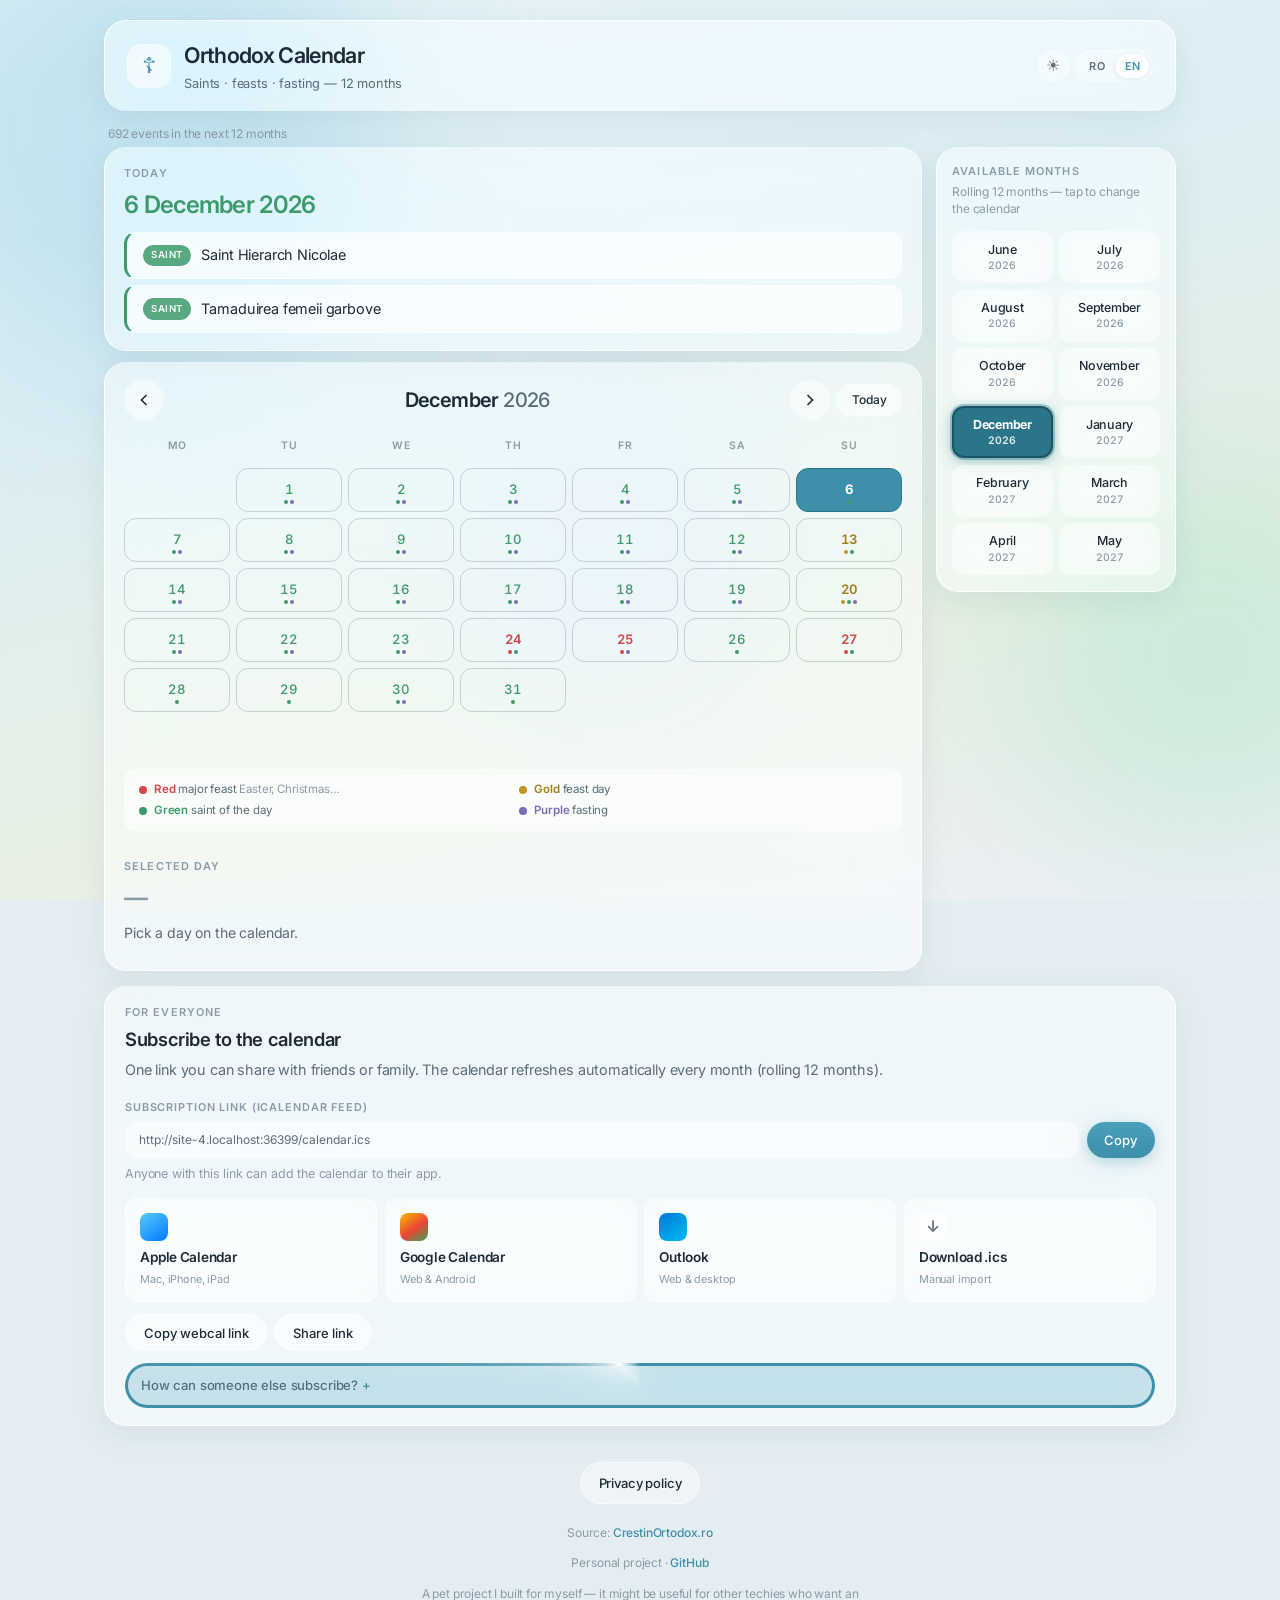
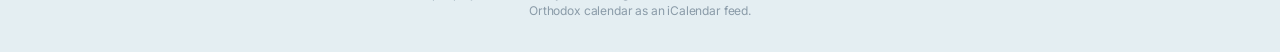
==== commit c21b97b1: "Design v1.1: mobile sheet, scroll-to-top, and EN day details. Bottom sheet for selected-day details " ====
--- a/index.html
+++ b/index.html
@@ -34,7 +34,7 @@
       })();
     </script>
     <meta charset="utf-8" />
-    <meta name="viewport" content="width=device-width, initial-scale=1" />
+    <meta name="viewport" content="width=device-width, initial-scale=1, viewport-fit=cover" />
     <meta
       name="description"
       content="Calendar ortodox românesc — sărbători, sfinți și posturi. Abonează-te la feedul iCalendar."
@@ -70,7 +70,7 @@
     </div>
 
     <div class="shell">
-      <header class="site-header glass">
+      <header class="site-header glass section-block">
         <div class="brand">
           <span class="brand-icon" aria-hidden="true">☦</span>
           <div>
@@ -95,92 +95,18 @@
               <button type="button" class="lang-btn" data-lang="en" aria-pressed="false">EN</button>
             </div>
           </div>
-          <p class="source">
-            <a href="https://www.crestinortodox.ro/calendar-ortodox/" target="_blank" rel="noopener">CrestinOrtodox.ro</a>
-          </p>
-          <a class="btn btn--fill btn--header" href="#abonare" data-i18n="nav.subscribe">Abonează-te</a>
         </div>
       </header>
 
+      <hr class="section-divider" aria-hidden="true" />
+
       <main>
-        <section class="subscribe glass" id="abonare" aria-labelledby="subscribe-heading">
-          <p class="eyebrow" data-i18n="subscribe.eyebrow">Pentru oricine</p>
-          <h2 id="subscribe-heading" data-i18n="subscribe.title">Abonează-te la calendar</h2>
-          <p class="lede" data-i18n="subscribe.lede">
-            Un singur link — îl poți trimite prietenilor sau familiei. Calendarul se actualizează automat
-            în fiecare lună (12 luni rulante).
-          </p>
-
-          <label class="feed-label" for="feed-input" data-i18n="subscribe.feedLabel">Link de abonare (feed iCalendar)</label>
-          <div class="feed-row">
-            <input
-              class="feed-input glass-inset"
-              id="feed-input"
-              type="url"
-              readonly
-              aria-describedby="feed-hint"
-            />
-            <button type="button" class="btn btn--fill" id="copy-feed" data-i18n="subscribe.copy">Copiază</button>
-          </div>
-          <p class="feed-hint" id="feed-hint" data-i18n="subscribe.feedHint">Oricine cu acest link poate adăuga calendarul în aplicația preferată.</p>
-
-          <div class="subscribe-platforms">
-            <a class="platform-card glass-inset" id="open-apple" href="#" rel="noopener">
-              <span class="platform-card__icon" aria-hidden="true"></span>
-              <span class="platform-card__name" data-i18n="subscribe.apple">Apple Calendar</span>
-              <span class="platform-card__hint" data-i18n="subscribe.appleHint">Mac, iPhone, iPad</span>
-            </a>
-            <a class="platform-card glass-inset" id="open-google" href="#" target="_blank" rel="noopener">
-              <span class="platform-card__icon platform-card__icon--google" aria-hidden="true"></span>
-              <span class="platform-card__name" data-i18n="subscribe.google">Google Calendar</span>
-              <span class="platform-card__hint" data-i18n="subscribe.googleHint">Web &amp; Android</span>
-            </a>
-            <a class="platform-card glass-inset" id="open-outlook" href="#" target="_blank" rel="noopener">
-              <span class="platform-card__icon platform-card__icon--outlook" aria-hidden="true"></span>
-              <span class="platform-card__name" data-i18n="subscribe.outlook">Outlook</span>
-              <span class="platform-card__hint" data-i18n="subscribe.outlookHint">Web &amp; desktop</span>
-            </a>
-            <a class="platform-card glass-inset" id="download-ics" href="/calendar.ics" download="calendar-ortodox.ics">
-              <span class="platform-card__icon platform-card__icon--download" aria-hidden="true">↓</span>
-              <span class="platform-card__name" data-i18n="subscribe.download">Descarcă .ics</span>
-              <span class="platform-card__hint" data-i18n="subscribe.downloadHint">Import manual</span>
-            </a>
-          </div>
-
-          <div class="subscribe-extra">
-            <button type="button" class="btn btn--glass" id="copy-webcal" data-i18n="subscribe.copyWebcal">Copiază link webcal</button>
-            <button type="button" class="btn btn--glass" id="share-feed" hidden data-i18n="subscribe.share">Distribuie linkul</button>
-          </div>
-
-          <details class="subscribe-help glass-inset">
-            <summary data-i18n="subscribe.helpSummary">Cum se abonează altcineva?</summary>
-            <div class="subscribe-help__body">
-              <article>
-                <h3 data-i18n="subscribe.helpAppleTitle">Apple Calendar</h3>
-                <p data-i18n="subscribe.helpApple">Apasă butonul de mai sus sau trimite linkul webcal. În Calendar: Fișier → Abonament calendar nou → lipește URL-ul.</p>
-              </article>
-              <article>
-                <h3 data-i18n="subscribe.helpGoogleTitle">Google Calendar</h3>
-                <p data-i18n="subscribe.helpGoogle">Apasă „Google Calendar” sau în Google: Alte calendare → + → Din URL → lipește linkul .ics.</p>
-              </article>
-              <article>
-                <h3 data-i18n="subscribe.helpOutlookTitle">Outlook</h3>
-                <p data-i18n="subscribe.helpOutlook">Apasă „Outlook” sau: Adaugă calendar → Abonare din web → lipește același link.</p>
-              </article>
-              <article>
-                <h3 data-i18n="subscribe.helpShareTitle">Partajare</h3>
-                <p data-i18n="subscribe.helpShare">Copiază linkul și trimite-l pe WhatsApp, e-mail sau rețele sociale. Nu e nevoie de cont sau parolă.</p>
-              </article>
-            </div>
-          </details>
-        </section>
-
-        <div id="loader" class="loader glass">
+        <div id="loader" class="loader glass section-block">
           <div class="spinner" aria-hidden="true"></div>
           <p data-i18n="loader.text">Se încarcă calendarul…</p>
         </div>
 
-        <div id="error-panel" class="error glass" hidden>
+        <div id="error-panel" class="error glass section-block" hidden>
           <h2 data-i18n="error.title">Nu s-a putut încărca</h2>
           <p id="error-message"></p>
           <button type="button" class="btn btn--fill" onclick="location.reload()" data-i18n="error.retry">Reîncearcă</button>
@@ -189,21 +115,26 @@
         <div id="app" hidden>
           <p class="meta" id="meta-count"></p>
 
+          <hr class="section-divider section-divider--compact" aria-hidden="true" />
+
           <div class="app-layout">
             <div class="col-main">
-              <section class="today glass" aria-labelledby="today-title">
+              <section class="today glass section-block" aria-labelledby="today-title">
                 <p class="eyebrow" data-i18n="today.eyebrow">Astăzi</p>
                 <h2 id="today-title" class="section-title">—</h2>
                 <p id="today-empty" class="muted" hidden data-i18n="today.empty">Nicio înregistrare pentru ziua de azi.</p>
                 <ul class="event-list" id="today-events"></ul>
               </section>
 
-              <section class="calendar glass" aria-labelledby="month-label">
+              <section class="calendar glass section-block" aria-labelledby="month-label">
                 <div class="cal-toolbar">
                   <button type="button" class="btn-icon glass-inset" id="prev-month" data-i18n-aria="cal.prev" aria-label="Luna anterioară">
                     <svg width="20" height="20" viewBox="0 0 24 24" fill="none" stroke="currentColor" stroke-width="2"><path d="M15 6l-6 6 6 6"/></svg>
                   </button>
-                  <h2 id="month-label" class="month-label">—</h2>
+                  <h2 id="month-label" class="month-label">
+                    <span class="month-label__name" id="month-label-name">—</span>
+                    <span class="month-label__year" id="month-label-year"></span>
+                  </h2>
                   <button type="button" class="btn-icon glass-inset" id="next-month" data-i18n-aria="cal.next" aria-label="Luna următoare">
                     <svg width="20" height="20" viewBox="0 0 24 24" fill="none" stroke="currentColor" stroke-width="2"><path d="M9 6l6 6-6 6"/></svg>
                   </button>
@@ -231,29 +162,128 @@
                   </li>
                 </ul>
 
-                <div class="day-detail-slot" id="day-panel" aria-labelledby="day-title">
+                <div class="day-detail-slot day-detail-slot--idle" id="day-panel" aria-labelledby="day-title">
+                  <button
+                    type="button"
+                    class="day-sheet-close btn-icon glass-inset"
+                    id="day-sheet-close"
+                    hidden
+                    data-i18n-aria="day.close"
+                    aria-label="Închide detaliile zilei"
+                  >
+                    <svg width="18" height="18" viewBox="0 0 24 24" fill="none" stroke="currentColor" stroke-width="2" aria-hidden="true">
+                      <path d="M6 6l12 12M18 6L6 18"/>
+                    </svg>
+                  </button>
                   <p class="eyebrow" data-i18n="day.eyebrow">Zi selectată</p>
                   <h2 id="day-title" class="section-title">—</h2>
-                  <p id="day-panel-empty" class="day-panel-empty muted" data-i18n="day.pick">Alege o zi din calendar.</p>
-                  <ul class="event-list day-panel-events" id="day-events" hidden></ul>
+                  <div class="day-detail-body">
+                    <div class="day-detail-body__inner" id="day-detail-inner">
+                      <p id="day-panel-empty" class="day-panel-empty muted" data-i18n="day.pick">Alege o zi din calendar.</p>
+                      <ul class="event-list day-panel-events" id="day-events" hidden></ul>
+                    </div>
+                  </div>
                 </div>
               </section>
             </div>
 
-            <aside class="col-months glass" data-i18n-aria="months.sidebar" aria-label="Alege luna">
+            <aside class="col-months glass section-block" data-i18n-aria="months.sidebar" aria-label="Alege luna">
               <p class="eyebrow" data-i18n="months.eyebrow">Luni disponibile</p>
               <p class="months-lede" data-i18n="months.lede">12 luni rulante — apasă pentru a schimba calendarul</p>
               <div class="month-matrix" id="month-matrix" role="group"></div>
             </aside>
           </div>
         </div>
+
+        <hr class="section-divider" aria-hidden="true" />
+
+        <section class="subscribe glass section-block" id="abonare" aria-labelledby="subscribe-heading">
+          <p class="eyebrow" data-i18n="subscribe.eyebrow">Pentru oricine</p>
+          <h2 id="subscribe-heading" data-i18n="subscribe.title">Abonează-te la calendar</h2>
+          <p class="lede" data-i18n="subscribe.lede">
+            Un singur link — îl poți trimite prietenilor sau familiei. Calendarul se actualizează automat
+            în fiecare lună (12 luni rulante).
+          </p>
+
+          <label class="feed-label" for="feed-input" data-i18n="subscribe.feedLabel">Link de abonare (feed iCalendar)</label>
+          <div class="feed-row">
+            <input
+              class="feed-input glass-inset"
+              id="feed-input"
+              type="url"
+              readonly
+              aria-describedby="feed-hint"
+            />
+            <button type="button" class="btn btn--fill" id="copy-feed" data-i18n="subscribe.copy">Copiază</button>
+          </div>
+          <p class="feed-hint" id="feed-hint" data-i18n="subscribe.feedHint">Oricine cu acest link poate adăuga calendarul în aplicația preferată.</p>
+
+          <div class="subscribe-platforms">
+            <a class="platform-card glass-inset" id="open-apple" href="#" rel="noopener">
+              <span class="platform-card__icon" aria-hidden="true"></span>
+              <span class="platform-card__name" data-i18n="subscribe.apple">Apple Calendar</span>
+              <span class="platform-card__hint" data-i18n="subscribe.appleHint">Mac, iPhone, iPad</span>
+            </a>
+            <a class="platform-card glass-inset" id="open-google" href="#" target="_blank" rel="noopener">
+              <span class="platform-card__icon platform-card__icon--google" aria-hidden="true"></span>
+              <span class="platform-card__name" data-i18n="subscribe.google">Google Calendar</span>
+              <span class="platform-card__hint" data-i18n="subscribe.googleHint">Web &amp; Android</span>
+            </a>
+            <a class="platform-card glass-inset" id="open-outlook" href="#" target="_blank" rel="noopener">
+              <span class="platform-card__icon platform-card__icon--outlook" aria-hidden="true"></span>
+              <span class="platform-card__name" data-i18n="subscribe.outlook">Outlook</span>
+              <span class="platform-card__hint" data-i18n="subscribe.outlookHint">Web &amp; desktop</span>
+            </a>
+            <a class="platform-card glass-inset" id="download-ics" href="/calendar.ics" download="calendar-ortodox.ics">
+              <span class="platform-card__icon platform-card__icon--download" aria-hidden="true">↓</span>
+              <span class="platform-card__name" data-i18n="subscribe.download">Descarcă .ics</span>
+              <span class="platform-card__hint" data-i18n="subscribe.downloadHint">Import manual</span>
+            </a>
+          </div>
+
+          <div class="subscribe-extra">
+            <button type="button" class="btn btn--glass" id="copy-webcal" data-i18n="subscribe.copyWebcal">Copiază link webcal</button>
+            <button type="button" class="btn btn--glass" id="share-feed" hidden data-i18n="subscribe.share">Distribuie linkul</button>
+          </div>
+
+          <details class="subscribe-help fancy">
+            <summary data-i18n="subscribe.helpSummary">Cum se abonează altcineva?</summary>
+            <div class="subscribe-help__body">
+              <article>
+                <h3 data-i18n="subscribe.helpAppleTitle">Apple Calendar</h3>
+                <p data-i18n="subscribe.helpApple">Apasă butonul de mai sus sau trimite linkul webcal. În Calendar: Fișier → Abonament calendar nou → lipește URL-ul.</p>
+              </article>
+              <article>
+                <h3 data-i18n="subscribe.helpGoogleTitle">Google Calendar</h3>
+                <p data-i18n="subscribe.helpGoogle">Apasă „Google Calendar” sau în Google: Alte calendare → + → Din URL → lipește linkul .ics.</p>
+              </article>
+              <article>
+                <h3 data-i18n="subscribe.helpOutlookTitle">Outlook</h3>
+                <p data-i18n="subscribe.helpOutlook">Apasă „Outlook” sau: Adaugă calendar → Abonare din web → lipește același link.</p>
+              </article>
+              <article>
+                <h3 data-i18n="subscribe.helpShareTitle">Partajare</h3>
+                <p data-i18n="subscribe.helpShare">Copiază linkul și trimite-l pe WhatsApp, e-mail sau rețele sociale. Nu e nevoie de cont sau parolă.</p>
+              </article>
+            </div>
+          </details>
+        </section>
       </main>
+
+      <hr class="section-divider section-divider--footer" aria-hidden="true" />
 
       <div class="page-legal">
         <a href="/privacy.html" class="btn btn--glass" data-i18n="footer.privacyBtn">Politica de confidențialitate</a>
       </div>
 
       <footer class="site-footer">
+        <p
+          class="site-footer__source"
+          data-i18n-html="footer.source"
+        >
+          Sursă:
+          <a href="https://www.crestinortodox.ro/calendar-ortodox/" target="_blank" rel="noopener">CrestinOrtodox.ro</a>
+        </p>
         <p>
           <span data-i18n="footer.tag">Proiect personal</span>
           ·
@@ -293,6 +323,30 @@
       </div>
     </div>
 
+    <button
+      type="button"
+      class="day-sheet-backdrop"
+      id="day-sheet-backdrop"
+      hidden
+      tabindex="-1"
+      aria-hidden="true"
+    ></button>
+
+    <button
+      type="button"
+      class="scroll-top"
+      id="scroll-top"
+      hidden
+      data-i18n-aria="scrollTop.aria"
+      aria-label="Înapoi sus — derulează la începutul paginii"
+    >
+      <span class="scroll-top__chevrons" aria-hidden="true">
+        <span class="scroll-top__chevron"></span>
+        <span class="scroll-top__chevron"></span>
+      </span>
+      <span class="scroll-top__label" data-i18n="scrollTop.label">Sus</span>
+    </button>
+
     <div id="toast" class="toast glass" role="status" hidden></div>
 
     <script type="module" src="/js/app.js"></script>
--- a/css/style.css
+++ b/css/style.css
@@ -38,9 +38,12 @@
   --feast-num: #a67c1a;
   --major-title: #9f3030;
   --empty-border: rgba(90, 109, 122, 0.2);
-  --month-active-bg: rgba(61, 143, 170, 0.18);
-  --month-active-border: rgba(61, 143, 170, 0.45);
-  --month-active-ring: rgba(61, 143, 170, 0.2);
+  --month-active-bg: #2a7589;
+  --month-active-border: #1a5566;
+  --month-active-text: #ffffff;
+  --month-active-year: rgba(255, 255, 255, 0.88);
+  --month-active-ring: rgba(42, 117, 137, 0.35);
+  --month-active-shadow: 0 3px 14px rgba(42, 117, 137, 0.42);
   --month-current-border: rgba(61, 143, 170, 0.25);
   --grid-selected-border: rgba(61, 143, 170, 0.45);
   --grid-selected-inset: rgba(61, 143, 170, 0.25);
@@ -53,6 +56,9 @@
   --hover-cell-shadow: 0 4px 14px rgba(28, 60, 80, 0.1);
   --hover-fill-shadow: 0 8px 28px var(--accent-fill-shadow-hover), var(--hover-ring);
   --hover-ease: cubic-bezier(0.22, 1, 0.36, 1);
+  --rule: rgba(90, 109, 122, 0.22);
+  --divider-edge: rgba(61, 143, 170, 0.22);
+  --divider-center: rgba(61, 143, 170, 0.5);
 
   --accent: #3d8faa;
   --accent-soft: rgba(61, 143, 170, 0.15);
@@ -61,9 +67,14 @@
   --accent-fill-shadow: rgba(61, 143, 170, 0.35);
   --accent-fill-shadow-hover: rgba(61, 143, 170, 0.45);
   --today-ring: #3d8faa;
+  --today-cell-bg: #3d8faa;
+  --today-cell-text: #ffffff;
+  --today-cell-border: #2a7589;
   --today-shadow: rgba(61, 143, 170, 0.4);
   --today-shadow-tone: rgba(61, 143, 170, 0.35);
   --spinner-track: rgba(61, 143, 170, 0.15);
+  --fancy-ring: #3d8faa;
+  --fancy-inner: var(--glass-bg-strong);
 
   --major: #d64545;
   --major-bg: rgba(214, 69, 69, 0.12);
@@ -86,11 +97,16 @@
   --cal-gap: 6px;
   --cal-cell-h: 2.75rem;
   --cal-weekday-h: 1.75rem;
+  --cal-cell-border: 1px;
+  --cal-cell-border-color: rgba(90, 109, 122, 0.28);
+  --cal-dot-size: 4px;
+  --cal-dot-edge: 6px;
 
   color-scheme: light;
 }
 
 [data-theme="dark"] {
+  --cal-cell-border-color: rgba(255, 255, 255, 0.14);
   --ink: #e4edf3;
   --ink-soft: #9eb0bc;
   --ink-faint: #6d8494;
@@ -128,9 +144,12 @@
   --feast-num: #e8c060;
   --major-title: #f5a0a0;
   --empty-border: rgba(255, 255, 255, 0.12);
-  --month-active-bg: rgba(94, 184, 212, 0.2);
-  --month-active-border: rgba(94, 184, 212, 0.45);
-  --month-active-ring: rgba(94, 184, 212, 0.25);
+  --month-active-bg: #6ec8e4;
+  --month-active-border: #9ee0f2;
+  --month-active-text: #061018;
+  --month-active-year: rgba(6, 16, 24, 0.72);
+  --month-active-ring: rgba(110, 200, 228, 0.55);
+  --month-active-shadow: 0 3px 18px rgba(94, 184, 212, 0.55);
   --month-current-border: rgba(94, 184, 212, 0.3);
   --grid-selected-border: rgba(94, 184, 212, 0.5);
   --grid-selected-inset: rgba(94, 184, 212, 0.3);
@@ -141,6 +160,9 @@
   --hover-lift-shadow: 0 10px 28px rgba(0, 0, 0, 0.45);
   --hover-cell-shadow: 0 6px 18px rgba(0, 0, 0, 0.35);
   --hover-fill-shadow: 0 10px 32px var(--accent-fill-shadow-hover), var(--hover-ring);
+  --rule: rgba(255, 255, 255, 0.12);
+  --divider-edge: rgba(94, 184, 212, 0.28);
+  --divider-center: rgba(94, 184, 212, 0.55);
 
   --accent: #5eb8d4;
   --accent-soft: rgba(94, 184, 212, 0.2);
@@ -149,9 +171,14 @@
   --accent-fill-shadow: rgba(94, 184, 212, 0.35);
   --accent-fill-shadow-hover: rgba(94, 184, 212, 0.5);
   --today-ring: #5eb8d4;
+  --today-cell-bg: #5eb8d4;
+  --today-cell-text: #061018;
+  --today-cell-border: #8ed4f0;
   --today-shadow: rgba(94, 184, 212, 0.45);
   --today-shadow-tone: rgba(94, 184, 212, 0.4);
   --spinner-track: rgba(94, 184, 212, 0.2);
+  --fancy-ring: #2a6f82;
+  --fancy-inner: var(--glass-bg-strong);
 
   --major: #f07070;
   --major-bg: rgba(240, 112, 112, 0.15);
@@ -179,6 +206,8 @@
   font-size: 16px;
   -webkit-font-smoothing: antialiased;
   -moz-osx-font-smoothing: grayscale;
+  -webkit-text-size-adjust: 100%;
+  text-size-adjust: 100%;
   scroll-behavior: smooth;
 }
 
@@ -191,6 +220,7 @@
 body {
   margin: 0;
   min-height: 100vh;
+  overflow-x: clip;
   font-family: var(--font);
   font-weight: 400;
   color: var(--ink);
@@ -335,22 +365,13 @@
   gap: 0.5rem;
 }
 
-.source {
-  margin: 0;
-  font-size: 0.75rem;
-}
-
-.source a {
-  color: var(--accent);
-  text-decoration: none;
-  font-weight: 500;
-}
-
-
 .btn--header {
   padding: 0.45rem 1rem;
   font-size: 0.75rem;
   white-space: nowrap;
+  min-width: 8.75rem;
+  text-align: center;
+  box-sizing: border-box;
 }
 
 .lang-switch {
@@ -423,6 +444,14 @@
   gap: 0.45rem;
 }
 
+/* Section dividers — phones only (see @media max-width: 899px) */
+.section-divider {
+  display: none;
+  margin: 0;
+  padding: 0;
+  border: none;
+}
+
 main {
   display: flex;
   flex-direction: column;
@@ -444,13 +473,723 @@
   overflow-anchor: none;
 }
 
-.col-months {
-  padding: 1.1rem 1.15rem;
-}
-
+/* Phone / tablet — flat layout with elegant section dividers */
 @media (max-width: 899px) {
+  :root {
+    --mobile-stack-gap: 0.65rem;
+    --mobile-section-y: 0.55rem;
+  }
+
+  main {
+    display: flex;
+    flex-direction: column;
+    gap: var(--mobile-stack-gap);
+  }
+
+  /* DOM order: calendar → subscribe; hide subscribe while loading */
+  main:has(#loader:not([hidden])) > .subscribe.section-block,
+  main:has(#loader:not([hidden])) > .section-divider:not(.section-divider--footer) {
+    display: none;
+  }
+
+  #app {
+    display: flex;
+    flex-direction: column;
+    gap: var(--mobile-stack-gap);
+  }
+
+  #app > .app-layout {
+    order: 1;
+  }
+
+  #app > .section-divider--compact {
+    display: none;
+  }
+
+  #app > .meta {
+    order: 2;
+    margin: 0;
+    padding: 0 0 0 0.25rem;
+  }
+
+  .section-divider {
+    position: relative;
+    display: block;
+    width: 100%;
+    height: 0.85rem;
+    margin: 0;
+    background: transparent;
+    overflow: visible;
+    flex-shrink: 0;
+  }
+
+  .section-divider::before {
+    content: "";
+    position: absolute;
+    left: 6%;
+    right: 6%;
+    top: 50%;
+    height: 1px;
+    transform: translateY(-50%);
+    background: linear-gradient(
+      90deg,
+      transparent 0%,
+      var(--divider-edge) 22%,
+      var(--divider-center) 50%,
+      var(--divider-edge) 78%,
+      transparent 100%
+    );
+  }
+
+  .section-divider::after {
+    content: "";
+    position: absolute;
+    left: 50%;
+    top: 50%;
+    width: 5px;
+    height: 5px;
+    transform: translate(-50%, -50%) rotate(45deg);
+    border: 1px solid var(--divider-center);
+    background: var(--page-bg);
+    box-shadow: 0 0 0 3px var(--accent-soft);
+  }
+
+  .section-divider--compact {
+    height: 0.85rem;
+    margin: 0;
+  }
+
+  .shell {
+    padding-left: max(1rem, env(safe-area-inset-left, 0px));
+    padding-right: max(1rem, env(safe-area-inset-right, 0px));
+    padding-bottom: max(2rem, calc(1.25rem + env(safe-area-inset-bottom, 0px)));
+  }
+
+  .site-header {
+    flex-direction: column;
+    align-items: stretch;
+  }
+
+  .header-actions {
+    align-items: stretch;
+    width: 100%;
+    gap: 0.55rem;
+  }
+
+  .header-controls {
+    display: flex;
+    align-items: center;
+    justify-content: space-between;
+    width: 100%;
+    align-self: stretch;
+  }
+
+  .glass.section-block,
+  .section-block.glass,
+  .section-block {
+    background: transparent !important;
+    border: none !important;
+    border-radius: 0 !important;
+    box-shadow: none !important;
+    backdrop-filter: none !important;
+    -webkit-backdrop-filter: none !important;
+  }
+
+  .glass-inset {
+    background: transparent !important;
+    border: none !important;
+    border-radius: 0 !important;
+    box-shadow: none !important;
+    backdrop-filter: none !important;
+    -webkit-backdrop-filter: none !important;
+  }
+
+  .site-header.section-block {
+    border-bottom: none;
+    margin-bottom: 0;
+    padding: 0.85rem 0 0.2rem;
+  }
+
+  .shell > .section-divider {
+    margin: var(--mobile-stack-gap) 0;
+  }
+
+  .shell > .section-divider--footer {
+    margin: var(--mobile-stack-gap) 0 calc(var(--mobile-stack-gap) * 0.85);
+  }
+
+  .page-legal {
+    margin-top: var(--mobile-stack-gap);
+  }
+
+  .site-footer {
+    margin-top: var(--mobile-stack-gap);
+  }
+
+  main > .section-block,
+  #app .section-block {
+    border-top: none;
+  }
+
+  #app {
+    border-top: none;
+    padding-top: 0;
+  }
+
+  #app .today.section-block {
+    padding: 0 !important;
+  }
+
+  #app .col-months.section-block,
+  #app .calendar.section-block {
+    position: relative;
+    padding-top: calc(var(--mobile-section-y) + 0.55rem) !important;
+    padding-bottom: var(--mobile-section-y) !important;
+  }
+
+  #app .col-months.section-block::before,
+  #app .calendar.section-block::before {
+    content: "";
+    position: absolute;
+    top: 0.28rem;
+    left: 6%;
+    right: 6%;
+    height: 1px;
+    background: linear-gradient(
+      90deg,
+      transparent 0%,
+      var(--divider-edge) 22%,
+      var(--divider-center) 50%,
+      var(--divider-edge) 78%,
+      transparent 100%
+    );
+  }
+
+  #app .col-months.section-block::after,
+  #app .calendar.section-block::after {
+    content: "";
+    position: absolute;
+    top: calc(0.28rem - 2px);
+    left: 50%;
+    width: 5px;
+    height: 5px;
+    transform: translateX(-50%) rotate(45deg);
+    border: 1px solid var(--divider-center);
+    background: var(--page-bg);
+    box-shadow: 0 0 0 3px var(--accent-soft);
+  }
+
+  .subscribe.section-block {
+    padding: var(--mobile-section-y) 0 !important;
+  }
+
+  .loader.section-block,
+  .error.section-block {
+    padding: var(--mobile-section-y) 0 !important;
+  }
+
+  .brand-icon {
+    background: transparent;
+    border: none;
+    border-radius: 0;
+    backdrop-filter: none;
+  }
+
+  .lang-switch {
+    background: transparent;
+    border: 1px solid var(--rule);
+  }
+
+  .feed-input.glass-inset {
+    padding: 0.65rem 0;
+    border: none;
+    border-bottom: 1px solid var(--rule);
+    border-radius: 0;
+  }
+
+  .feed-input.glass-inset:focus {
+    border-bottom-color: var(--accent);
+    box-shadow: none;
+  }
+
+  .subscribe-platforms {
+    padding-top: var(--mobile-stack-gap);
+    border-top: 1px solid var(--rule);
+    gap: var(--mobile-stack-gap) 0.85rem;
+  }
+
+  .platform-card.glass-inset {
+    padding: 0.25rem 0;
+  }
+
+  .subscribe-help.fancy {
+    margin-top: 0.35rem;
+  }
+
+  .subscribe-help.fancy summary {
+    padding: 0.75rem 1rem;
+  }
+
+  .subscribe-help.fancy .subscribe-help__body {
+    border-top-color: var(--rule);
+  }
+
+  .legend.glass-inset {
+    padding: var(--mobile-stack-gap) 0 0;
+    margin-top: var(--mobile-stack-gap);
+    border-top: 1px solid var(--rule);
+  }
+
+  .event-item {
+    padding: 0.65rem 0;
+    border-radius: 0;
+    background: transparent;
+    border: none;
+    border-bottom: 1px solid var(--rule);
+    backdrop-filter: none;
+  }
+
+  .event-list .event-item:last-child {
+    border-bottom: none;
+  }
+
+  .day-detail-slot:not(.day-detail-slot--idle) {
+    border-top-color: var(--glass-border);
+  }
+
+  .btn-icon.glass-inset {
+    background: transparent;
+  }
+
+  .month-cell.glass-inset {
+    background: transparent !important;
+    border: none !important;
+    border-bottom: 2px solid transparent !important;
+    border-radius: 0 !important;
+    box-shadow: none !important;
+  }
+
+  .month-cell--active.glass-inset {
+    background: var(--month-active-bg) !important;
+    border: none !important;
+    border-bottom: 3px solid var(--month-active-border) !important;
+    border-radius: 10px !important;
+    box-shadow: var(--month-active-shadow) !important;
+  }
+
+  .month-cell--active.glass-inset .month-cell__name,
+  .month-cell--active.glass-inset .month-cell__year {
+    color: var(--month-active-text);
+    font-weight: 700;
+  }
+
+  .month-cell--active.glass-inset .month-cell__year {
+    color: var(--month-active-year);
+  }
+
+  .month-cell--current-month:not(.month-cell--active).glass-inset {
+    border-bottom-color: var(--month-current-border);
+  }
+  html {
+    font-size: 18px;
+  }
+
+  :root {
+    --cal-gap: 5px;
+    --cal-cell-h: clamp(2.75rem, 11.5vw, 3.25rem);
+    --cal-weekday-h: 1.85rem;
+  }
+
+  .app-layout {
+    display: grid;
+    grid-template-areas:
+      "today"
+      "months"
+      "calendar";
+    gap: var(--mobile-stack-gap);
+  }
+
+  .col-main {
+    display: contents;
+  }
+
+  .today {
+    grid-area: today;
+  }
+
+  .calendar {
+    grid-area: calendar;
+  }
+
   .col-months {
-    order: -1;
+    grid-area: months;
+    padding: 0.35rem 0 0.15rem;
+  }
+
+  .months-lede {
+    margin-bottom: 0.45rem;
+    font-size: 0.84rem;
+  }
+
+  .eyebrow {
+    font-size: 0.78rem;
+  }
+
+  .meta {
+    font-size: 0.84rem;
+  }
+
+  .muted,
+  .day-panel-empty,
+  .feed-hint {
+    font-size: 0.95rem;
+  }
+
+  .brand h1 {
+    font-size: 1.4rem;
+  }
+
+  .brand-sub {
+    font-size: 0.88rem;
+  }
+
+  .btn {
+    font-size: 0.9rem;
+  }
+
+  .subscribe h2 {
+    font-size: 1.2rem;
+  }
+
+  .lede {
+    font-size: 0.95rem;
+  }
+
+  .event-title {
+    font-size: 0.95rem;
+    min-width: 0;
+  }
+
+  .event-badge {
+    font-size: 0.68rem;
+  }
+
+  .grid-weekday {
+    font-size: 0.72rem;
+  }
+
+  .day-num {
+    font-size: 0.92rem;
+  }
+
+  :root {
+    --cal-dot-size: 3.5px;
+    --cal-dot-edge: 5px;
+  }
+
+  .grid-cell--today .day-num {
+    font-size: 0.92rem;
+  }
+
+  /* Horizontal month strip — easier to tap than a cramped grid */
+  .month-matrix {
+    display: flex;
+    flex-wrap: nowrap;
+    gap: 0.45rem;
+    overflow-x: auto;
+    overflow-y: hidden;
+    padding-bottom: 0.35rem;
+    margin: 0 -0.15rem;
+    scroll-snap-type: x proximity;
+    -webkit-overflow-scrolling: touch;
+    overscroll-behavior-x: contain;
+    scrollbar-width: none;
+  }
+
+  .month-matrix::-webkit-scrollbar {
+    display: none;
+  }
+
+  .month-cell {
+    flex: 0 0 5.5rem;
+    width: 5.5rem;
+    min-width: 5.5rem;
+    max-width: 5.5rem;
+    flex-direction: column;
+    align-items: center;
+    justify-content: center;
+    min-height: 3.35rem;
+    padding: 0.45rem 0.25rem;
+    scroll-snap-align: start;
+    gap: 0.12rem;
+  }
+
+  .month-cell__name {
+    display: block;
+    width: 100%;
+    font-size: 0.86rem;
+    font-weight: 600;
+    line-height: 1.15;
+    white-space: nowrap;
+    text-align: center;
+  }
+
+  .month-cell__year {
+    display: block;
+    width: 100%;
+    font-size: 0.78rem;
+    line-height: 1.1;
+    text-align: center;
+  }
+
+  .cal-toolbar {
+    display: grid;
+    grid-template-columns: 2.5rem 1fr 2.5rem auto;
+    align-items: center;
+    gap: 0.35rem 0.4rem;
+    margin-bottom: var(--mobile-stack-gap);
+    min-height: 3.25rem;
+  }
+
+  .cal-toolbar .btn-icon:active,
+  .cal-toolbar .btn:active {
+    transform: none;
+  }
+
+  #prev-month {
+    grid-column: 1;
+    grid-row: 1;
+    justify-self: start;
+    position: relative;
+    z-index: 1;
+  }
+
+  .month-label {
+    grid-column: 1 / -1;
+    grid-row: 1;
+    display: flex;
+    flex-direction: column;
+    align-items: center;
+    justify-content: center;
+    justify-self: center;
+    gap: 0.1rem;
+    font-size: 1.15rem;
+    min-width: 0;
+    max-width: 14rem;
+    min-height: 2.6rem;
+    margin: 0 auto;
+    padding: 0 3rem;
+    text-align: center;
+    pointer-events: none;
+  }
+
+  .month-label__name {
+    display: block;
+    width: 100%;
+    white-space: nowrap;
+    line-height: 1.15;
+    text-align: center;
+  }
+
+  .month-label__year {
+    display: block;
+    width: 100%;
+    font-size: 0.88rem;
+    line-height: 1.1;
+    text-align: center;
+  }
+
+  .month-label__year::before {
+    content: none;
+  }
+
+  #next-month {
+    grid-column: 3;
+    grid-row: 1;
+    justify-self: end;
+    position: relative;
+    z-index: 1;
+  }
+
+  #go-today {
+    grid-column: 4;
+    grid-row: 1;
+    justify-self: end;
+    margin-left: 0;
+    white-space: nowrap;
+    position: relative;
+    z-index: 1;
+  }
+
+  .legend {
+    grid-template-columns: repeat(2, minmax(0, 1fr));
+    gap: 0.4rem 0.55rem;
+    margin-top: var(--mobile-stack-gap);
+    padding: var(--mobile-stack-gap) 0 0;
+    font-size: 0.8rem;
+  }
+
+  .legend-hint {
+    display: none;
+  }
+
+  .day-sheet-backdrop {
+    position: fixed;
+    inset: 0;
+    z-index: 130;
+    margin: 0;
+    padding: 0;
+    border: 0;
+    background: rgba(12, 22, 28, 0.4);
+    opacity: 0;
+    transition: opacity 0.32s var(--hover-ease);
+    pointer-events: none;
+    cursor: default;
+    -webkit-tap-highlight-color: transparent;
+  }
+
+  html.day-sheet-open {
+    overflow: hidden;
+    overscroll-behavior: none;
+  }
+
+  html.day-sheet-open .day-sheet-backdrop:not([hidden]) {
+    opacity: 1;
+    pointer-events: auto;
+  }
+
+  [data-theme="dark"] .day-sheet-backdrop {
+    background: rgba(0, 0, 0, 0.55);
+  }
+
+  /* Fixed bottom sheet — out of document flow (no page jump) */
+  .day-detail-slot {
+    position: fixed;
+    left: 0;
+    right: 0;
+    bottom: 0;
+    z-index: 140;
+    margin: 0;
+    padding: 0.5rem 1rem max(0.85rem, env(safe-area-inset-bottom));
+    border-top: 1px solid var(--glass-border);
+    border-radius: 20px 20px 0 0;
+    background: var(--glass-bg-strong);
+    backdrop-filter: blur(22px) saturate(1.15);
+    -webkit-backdrop-filter: blur(22px) saturate(1.15);
+    box-shadow: 0 -14px 48px rgba(28, 60, 80, 0.18);
+    max-height: min(72dvh, 560px);
+    display: flex;
+    flex-direction: column;
+    overflow: hidden;
+    transform: translate3d(0, 105%, 0);
+    visibility: hidden;
+    pointer-events: none;
+    transition:
+      transform 0.38s var(--hover-ease),
+      visibility 0.38s;
+  }
+
+  .day-detail-slot::before {
+    content: "";
+    display: block;
+    flex-shrink: 0;
+    width: 2.5rem;
+    height: 4px;
+    margin: 0.15rem auto 0.55rem;
+    border-radius: 999px;
+    background: var(--ink-faint);
+    opacity: 0.4;
+  }
+
+  .day-detail-slot:not(.day-detail-slot--idle) {
+    transform: translate3d(0, 0, 0);
+    visibility: visible;
+    pointer-events: auto;
+  }
+
+  .day-sheet-close {
+    position: absolute;
+    top: 0.5rem;
+    right: 0.6rem;
+    z-index: 2;
+    display: inline-flex;
+    width: 2.15rem;
+    height: 2.15rem;
+    color: var(--ink-soft);
+    background: var(--btn-glass-bg);
+    border: 1px solid var(--glass-border-subtle);
+    -webkit-tap-highlight-color: transparent;
+  }
+
+  .day-sheet-close:active {
+    transform: scale(0.92);
+    color: var(--ink);
+  }
+
+  .day-detail-slot .eyebrow,
+  .day-detail-slot #day-title {
+    padding-right: 2.5rem;
+  }
+
+  .day-detail-body {
+    flex: 1 1 auto;
+    min-height: 0;
+    overflow: hidden;
+    contain: none;
+  }
+
+  .day-panel-empty:not([hidden]),
+  .day-panel-events:not([hidden]) {
+    transition: opacity 0.28s var(--hover-ease);
+  }
+
+  .day-panel-events:not([hidden]) {
+    flex: 1 1 auto;
+    max-height: none;
+    overflow-y: auto;
+    -webkit-overflow-scrolling: touch;
+    overscroll-behavior: contain;
+    scrollbar-width: thin;
+  }
+
+  .day-detail-slot--enter #day-title,
+  .day-detail-slot--enter .day-panel-events:not([hidden]) {
+    animation: day-detail-enter-mobile 0.32s var(--hover-ease);
+  }
+
+  .grid-cell--selected:not(.grid-cell--pad),
+  .grid-cell--today.grid-cell--selected:not(.grid-cell--pad) {
+    transform: none;
+    z-index: auto;
+  }
+
+  .grid-cell:not(.grid-cell--pad) {
+    touch-action: manipulation;
+  }
+
+  .section-title {
+    font-size: 1.3rem;
+  }
+
+  .platform-card__name {
+    font-size: 0.9rem;
+  }
+
+  .platform-card__hint {
+    font-size: 0.75rem;
+  }
+
+  .site-footer,
+  .footer-link {
+    font-size: 0.82rem;
+  }
+
+  .site-footer__note {
+    font-size: 0.82rem;
+  }
+
+  .fancy.subscribe-help[open] {
+    border-radius: var(--radius-sm);
   }
 }
 
@@ -465,6 +1204,7 @@
   display: grid;
   grid-template-columns: repeat(3, 1fr);
   gap: 0.45rem;
+  contain: layout inline-size;
 }
 
 .month-cell {
@@ -473,25 +1213,30 @@
   align-items: center;
   justify-content: center;
   gap: 0.1rem;
-  min-height: 3.5rem;
-  padding: 0.55rem 0.35rem;
+  min-height: 3rem;
+  padding: 0.5rem 0.35rem;
   border: 1px solid transparent;
   border-radius: var(--radius-sm);
   cursor: pointer;
   font-family: var(--font);
   text-align: center;
   transition: background 0.25s var(--hover-ease), border-color 0.25s var(--hover-ease),
-    transform 0.25s var(--hover-ease), box-shadow 0.25s var(--hover-ease);
+    box-shadow 0.25s var(--hover-ease);
 }
 
 .month-cell--active {
   background: var(--month-active-bg) !important;
-  border-color: var(--month-active-border) !important;
-  box-shadow: 0 0 0 1px var(--month-active-ring);
+  border: 2px solid var(--month-active-border) !important;
+  box-shadow: var(--month-active-shadow), 0 0 0 2px var(--month-active-ring);
 }
 
 .month-cell--active .month-cell__name {
-  color: var(--accent);
+  color: var(--month-active-text);
+  font-weight: 700;
+}
+
+.month-cell--active .month-cell__year {
+  color: var(--month-active-year);
   font-weight: 600;
 }
 
@@ -515,6 +1260,28 @@
 }
 
 @media (min-width: 900px) {
+  main > #loader,
+  main > #error-panel,
+  main > #app,
+  main > .section-divider,
+  main > .subscribe.section-block {
+    order: unset;
+  }
+
+  #app {
+    display: block;
+  }
+
+  #app > .app-layout,
+  #app > .meta,
+  #app > .section-divider--compact {
+    order: unset;
+  }
+
+  #app > .section-divider--compact {
+    display: block;
+  }
+
   .app-layout {
     display: grid;
     grid-template-columns: minmax(0, 1fr) 240px;
@@ -522,10 +1289,46 @@
     align-items: start;
   }
 
+  #app {
+    border-top: none;
+    padding-top: 0;
+  }
+
+  #app .today.section-block,
+  #app .calendar.section-block,
+  #app .col-months.section-block,
+  main > .section-block {
+    border-top: none;
+  }
+
+  .site-header.section-block {
+    border-bottom: none;
+    margin-bottom: 0.85rem;
+    padding: 1.1rem 1.35rem;
+  }
+
+  .subscribe.section-block {
+    padding: 1.15rem 1.25rem 1.1rem !important;
+    margin-top: 0.25rem;
+  }
+
+  .today.glass,
+  .calendar.glass {
+    padding: 1.1rem 1.2rem !important;
+  }
+
+  .col-months.glass {
+    padding: 1rem 0.95rem !important;
+  }
+
+  .loader.glass.section-block,
+  .error.glass.section-block {
+    padding: 1.1rem 1.2rem !important;
+  }
+
   .col-months {
     position: sticky;
     top: 1.25rem;
-    padding: 1rem 0.95rem;
   }
 
   .month-matrix {
@@ -535,6 +1338,46 @@
 
   .month-cell {
     min-height: 3.25rem;
+  }
+
+  .month-label {
+    display: block;
+    text-align: center;
+  }
+
+  .month-label__name,
+  .month-label__year {
+    display: inline;
+  }
+
+  .month-label__year::before {
+    content: " ";
+  }
+
+  .cal-toolbar {
+    display: flex;
+    flex-wrap: nowrap;
+    align-items: center;
+  }
+
+  .month-label {
+    flex: 1;
+    min-width: 9.5rem;
+    min-height: 0;
+    max-width: none;
+    padding: 0;
+    grid-column: unset;
+    grid-row: unset;
+    pointer-events: auto;
+  }
+
+  #prev-month,
+  #next-month,
+  #go-today {
+    grid-column: unset;
+    grid-row: unset;
+    justify-self: unset;
+    margin-left: 0;
   }
 }
 
@@ -562,7 +1405,7 @@
   line-height: 1.5;
 }
 
-.subscribe {
+.subscribe.section-block {
   padding: 1.15rem 1.25rem 1.1rem;
   content-visibility: auto;
   contain-intrinsic-size: auto 320px;
@@ -628,8 +1471,7 @@
   padding: 0.85rem 0.9rem;
   text-decoration: none;
   color: inherit;
-  transition: background 0.25s var(--hover-ease), transform 0.25s var(--hover-ease), box-shadow 0.25s var(--hover-ease),
-    border-color 0.25s var(--hover-ease);
+  transition: background 0.25s var(--hover-ease), transform 0.25s var(--hover-ease), box-shadow 0.25s var(--hover-ease);
 }
 
 .platform-card__icon {
@@ -674,6 +1516,81 @@
   flex-wrap: wrap;
   gap: 0.45rem;
   margin-bottom: 0.75rem;
+}
+
+/* Animated border — subscribe help (all viewports) */
+.fancy.subscribe-help {
+  --offset: 3px;
+  position: relative;
+  width: 100%;
+  max-width: 100%;
+  margin: 0;
+  padding: 0;
+  border-radius: 50px;
+  background: var(--fancy-ring);
+  overflow: hidden;
+  transition: border-radius 0.3s var(--hover-ease);
+}
+
+.fancy.subscribe-help[open] {
+  border-radius: var(--radius);
+}
+
+.fancy.subscribe-help::before {
+  content: "";
+  background: conic-gradient(transparent 270deg, white, transparent);
+  position: absolute;
+  top: 50%;
+  left: 50%;
+  transform: translate(-50%, -50%);
+  aspect-ratio: 1;
+  width: 100%;
+  min-width: 140%;
+  min-height: 140%;
+  animation: fancy-rotate 2s linear infinite;
+  pointer-events: none;
+  z-index: 0;
+}
+
+.fancy.subscribe-help::after {
+  content: "";
+  background: var(--fancy-inner);
+  border-radius: inherit;
+  position: absolute;
+  inset: var(--offset);
+  height: calc(100% - 2 * var(--offset));
+  width: calc(100% - 2 * var(--offset));
+  pointer-events: none;
+  z-index: 1;
+  backdrop-filter: blur(16px) saturate(140%);
+  -webkit-backdrop-filter: blur(16px) saturate(140%);
+}
+
+.fancy.subscribe-help > summary,
+.fancy.subscribe-help .subscribe-help__body {
+  position: relative;
+  z-index: 10;
+}
+
+.fancy.subscribe-help .subscribe-help__body {
+  border-top: 1px solid var(--divider);
+}
+
+@keyframes fancy-rotate {
+  from {
+    transform: translate(-50%, -50%) scale(1.4) rotate(0turn);
+  }
+
+  to {
+    transform: translate(-50%, -50%) scale(1.4) rotate(1turn);
+  }
+}
+
+@media (prefers-reduced-motion: reduce) {
+  .fancy.subscribe-help::before {
+    animation: none;
+    opacity: 0.4;
+  }
 }
 
 .subscribe-help {
@@ -789,18 +1706,15 @@
   transform: scale(0.94);
 }
 
-/* Cards */
-.today,
-.calendar,
-.loader,
-.error,
-.subscribe {
+/* Section padding */
+.loader.section-block,
+.error.section-block {
   padding: 1.1rem 1.2rem;
+  text-align: center;
 }
 
 .loader,
 .error {
-  text-align: center;
   color: var(--ink-soft);
 }
 
@@ -923,7 +1837,7 @@
 .event-title {
   font-size: 0.9rem;
   flex: 1;
-  min-width: 10rem;
+  min-width: 0;
   line-height: 1.4;
 }
 
@@ -940,6 +1854,24 @@
   text-align: center;
   font-size: 1.25rem;
   min-width: 9.5rem;
+  margin: 0;
+  line-height: 1.2;
+}
+
+.month-label__name {
+  display: inline;
+  font-weight: 600;
+  letter-spacing: -0.03em;
+}
+
+.month-label__year {
+  display: inline;
+  font-weight: 500;
+  color: var(--ink-soft);
+}
+
+.month-label__year::before {
+  content: " ";
 }
 
 /* Fixed-height calendar area — 6 weeks always */
@@ -961,16 +1893,98 @@
   min-height: 0;
 }
 
-/* Day detail — always reserved inside calendar card (no layout jump) */
+/* Day detail — height follows content */
 .day-detail-slot {
   margin-top: 0.75rem;
   padding-top: 0.85rem;
   border-top: 1px solid var(--divider);
-  min-height: 8.5rem;
+}
+
+.day-detail-body {
+  contain: layout;
+}
+
+.day-sheet-close {
+  display: none;
+}
+
+@media (min-width: 900px) {
+  .day-sheet-backdrop {
+    display: none !important;
+  }
+
+  .day-detail-slot {
+    position: static;
+    z-index: auto;
+    margin-top: 0.75rem;
+    padding-top: 0.85rem;
+    padding-left: 0;
+    padding-right: 0;
+    border-radius: 0;
+    background: transparent;
+    backdrop-filter: none;
+    -webkit-backdrop-filter: none;
+    box-shadow: none;
+    max-height: none;
+    transform: none;
+    visibility: visible;
+    pointer-events: auto;
+    transition: none;
+  }
+
+  .day-detail-slot::before {
+    display: none;
+  }
+
+  .day-sheet-close {
+    display: none !important;
+  }
+
+  .day-detail-slot .eyebrow,
+  .day-detail-slot #day-title {
+    padding-right: 0;
+  }
+
+  .day-detail-body {
+    contain: layout;
+  }
+}
+
+.day-detail-body__inner {
+  min-height: 0;
 }
 
 .day-detail-slot--idle #day-title {
   color: var(--ink-faint);
+}
+
+@media (min-width: 900px) {
+  .day-detail-slot--enter #day-title,
+  .day-detail-slot--enter .day-panel-events {
+    animation: day-detail-enter 0.45s var(--hover-ease);
+  }
+}
+
+@keyframes day-detail-enter {
+  from {
+    opacity: 0.55;
+    transform: translateY(6px);
+  }
+
+  to {
+    opacity: 1;
+    transform: translateY(0);
+  }
+}
+
+@keyframes day-detail-enter-mobile {
+  from {
+    opacity: 0.55;
+  }
+
+  to {
+    opacity: 1;
+  }
 }
 
 .day-panel-empty {
@@ -1013,25 +2027,38 @@
   padding: 0.25rem 0 0.5rem;
 }
 
-.grid-cell {
+.grid-cell:not(.grid-cell--pad) {
+  position: relative;
   height: 100%;
   min-height: 0;
   display: flex;
-  flex-direction: column;
   align-items: center;
   justify-content: center;
-  gap: 3px;
-  border: 1px solid transparent;
+  box-sizing: border-box;
+  border: var(--cal-cell-border) solid var(--cal-cell-border-color);
   border-radius: var(--radius-sm);
   background: transparent;
+  color: inherit;
   cursor: pointer;
   font-family: var(--font);
-  padding: 0.15rem;
-  transition: background 0.25s var(--hover-ease), border-color 0.25s var(--hover-ease), box-shadow 0.25s var(--hover-ease),
-    transform 0.25s var(--hover-ease);
+  padding: 0.12rem 0.08rem 0.14rem;
+  -webkit-tap-highlight-color: transparent;
+  user-select: none;
+  transition:
+    background 0.42s var(--hover-ease),
+    border-color 0.42s var(--hover-ease),
+    box-shadow 0.42s var(--hover-ease),
+    transform 0.42s var(--hover-ease);
+}
+
+.grid-cell--has-events {
+  padding-bottom: calc(var(--cal-dot-size) + var(--cal-dot-edge) + var(--cal-cell-border) + 2px);
 }
 
 .grid-cell--pad {
+  height: 100%;
+  min-height: 0;
+  border: var(--cal-cell-border) solid transparent;
   cursor: default;
   pointer-events: none;
 }
@@ -1076,29 +2103,48 @@
   font-weight: 500;
 }
 
+.grid-cell--today:not(.grid-cell--pad) {
+  background: var(--today-cell-bg) !important;
+  border-color: var(--today-cell-border) !important;
+}
+
 .grid-cell--today .day-num {
-  background: var(--today-ring);
-  color: #fff;
-  width: 1.75rem;
-  height: 1.75rem;
-  border-radius: 50%;
-  display: flex;
-  align-items: center;
-  justify-content: center;
-  font-weight: 600;
-  font-size: 0.8rem;
-  box-shadow: 0 2px 12px var(--today-shadow);
+  background: none;
+  color: var(--today-cell-text);
+  width: auto;
+  height: auto;
+  border-radius: 0;
+  display: block;
+  font-weight: 700;
+  line-height: 1;
+  box-shadow: none;
 }
 
 .grid-cell--today.grid-cell--tone-major .day-num,
-.grid-cell--today.grid-cell--tone-feast .day-num {
-  box-shadow: 0 0 0 2px var(--today-halo), 0 2px 12px var(--today-shadow-tone);
-}
-
-.grid-cell--selected {
+.grid-cell--today.grid-cell--tone-feast .day-num,
+.grid-cell--today.grid-cell--tone-saint .day-num,
+.grid-cell--today.grid-cell--tone-fasting .day-num {
+  color: var(--today-cell-text);
+}
+
+.grid-cell--today.grid-cell--selected:not(.grid-cell--tone-major) {
+  background: var(--today-cell-bg) !important;
+  border-color: var(--today-cell-border) !important;
+  box-shadow: inset 0 0 0 2px var(--grid-selected-inset);
+}
+
+.grid-cell--today.grid-cell--selected.grid-cell--tone-major {
+  background: var(--today-cell-bg) !important;
+  border-color: var(--grid-selected-major-border) !important;
+  box-shadow: inset 0 0 0 2px var(--grid-selected-major-ring);
+}
+
+.grid-cell--selected:not(.grid-cell--pad) {
   background: var(--glass-bg-strong) !important;
   border-color: var(--grid-selected-border) !important;
   box-shadow: inset 0 0 0 2px var(--grid-selected-inset);
+  transform: scale(1.04);
+  z-index: 1;
 }
 
 .grid-cell--selected.grid-cell--tone-major {
@@ -1106,24 +2152,56 @@
   box-shadow: 0 0 0 2px var(--grid-selected-major-ring);
 }
 
+.grid-cell--today.grid-cell--selected:not(.grid-cell--pad) {
+  transform: scale(1.04);
+}
+
 .day-num {
   font-size: 0.82rem;
-  line-height: 1.75rem;
+  line-height: 1;
   font-weight: 450;
   font-variant-numeric: tabular-nums;
-}
-
-.dots {
-  display: flex;
-  gap: 3px;
-  min-height: 5px;
-}
-
-.dot {
-  width: 5px;
-  height: 5px;
+  text-align: center;
+}
+
+.grid-cell .dots {
+  position: absolute;
+  left: 50%;
+  bottom: calc(var(--cal-dot-edge) + var(--cal-cell-border));
+  transform: translateX(-50%);
+  display: inline-flex;
+  align-items: center;
+  justify-content: center;
+  gap: 2px;
+  max-width: calc(100% - (var(--cal-dot-edge) + var(--cal-cell-border)) * 2);
+  flex-wrap: nowrap;
+  pointer-events: none;
+  line-height: 0;
+  transition: bottom 0.42s var(--hover-ease);
+}
+
+.grid-cell .dots:empty {
+  display: none;
+}
+
+.grid-cell--selected .dots {
+  bottom: calc(var(--cal-dot-edge) + var(--cal-cell-border) + 2px);
+}
+
+.grid-cell .dot {
+  flex-shrink: 0;
+  width: var(--cal-dot-size);
+  height: var(--cal-dot-size);
   border-radius: 50%;
-  box-shadow: 0 0 6px currentColor;
+  box-shadow: none;
+}
+
+.legend .dot {
+  flex-shrink: 0;
+  width: 8px;
+  height: 8px;
+  border-radius: 50%;
+  box-shadow: none;
 }
 
 .dot--major {
@@ -1213,7 +2291,13 @@
 .page-legal {
   display: flex;
   justify-content: center;
-  margin-top: 2.25rem;
+  margin-top: 0.5rem;
+}
+
+@media (min-width: 900px) {
+  .page-legal {
+    margin-top: 2.25rem;
+  }
 }
 
 /* Footer & toast */
@@ -1228,6 +2312,10 @@
   color: var(--accent);
   text-decoration: none;
   font-weight: 500;
+}
+
+.site-footer__source {
+  margin: 0 0 0.5rem;
 }
 
 .site-footer__note {
@@ -1250,7 +2338,7 @@
 
 /* Hover polish (pointer devices only) */
 @media (hover: hover) {
-  .source a:hover {
+  .site-footer__source a:hover {
     text-decoration: underline;
     text-underline-offset: 3px;
     text-shadow: 0 0 20px var(--accent-soft);
@@ -1269,23 +2357,40 @@
     transform: translateY(-2px) scale(1.04);
   }
 
-  .month-cell:not(.month-cell--active):hover {
-    background: var(--surface-hover);
-    border-color: var(--hover-accent-border);
-    box-shadow: var(--hover-cell-shadow);
-    transform: translateY(-2px);
-  }
-
-  .month-cell--active:hover {
-    box-shadow: var(--hover-ring), var(--hover-cell-shadow);
-    transform: translateY(-1px);
-  }
-
-  .platform-card.glass-inset:hover {
-    background: var(--platform-bg);
-    border-color: var(--hover-accent-border);
-    transform: translateY(-3px);
-    box-shadow: var(--hover-ring), var(--hover-lift-shadow);
+  @media (max-width: 899px) {
+    .month-cell.glass-inset:hover {
+      color: var(--accent);
+    }
+
+    .month-cell--active.glass-inset:hover {
+      background: var(--month-active-bg) !important;
+      border-bottom-color: var(--month-active-border) !important;
+      filter: brightness(1.06);
+    }
+  }
+
+  @media (min-width: 900px) {
+    .month-cell:not(.month-cell--active):hover {
+      background: var(--surface-hover);
+      border-color: var(--hover-accent-border);
+      box-shadow: var(--hover-cell-shadow);
+      transform: translateY(-2px);
+    }
+
+    .month-cell--active:hover {
+      background: var(--month-active-bg) !important;
+      border-color: var(--month-active-border) !important;
+      box-shadow: var(--month-active-shadow), var(--hover-ring);
+      filter: brightness(1.05);
+      transform: translateY(-1px);
+    }
+
+    .platform-card.glass-inset:hover {
+      background: var(--platform-bg);
+      border-color: var(--hover-accent-border);
+      transform: translateY(-3px);
+      box-shadow: var(--hover-ring), var(--hover-lift-shadow);
+    }
   }
 
   .btn--fill:hover {
@@ -1341,6 +2446,10 @@
 
   .subscribe-help summary:hover {
     color: var(--ink);
+    background: var(--surface-hover);
+  }
+
+  .fancy.subscribe-help summary:hover {
     background: var(--surface-hover);
   }
 
@@ -1359,6 +2468,16 @@
   .page-legal .btn--glass:hover {
     transform: translateY(-3px);
   }
+
+  .scroll-top.is-visible:hover {
+    transform: translateY(-3px) scale(1.04);
+    box-shadow: var(--accent-fill-shadow), 0 10px 28px rgba(28, 60, 80, 0.28);
+  }
+}
+
+.scroll-top:focus-visible {
+  outline: 2px solid var(--accent);
+  outline-offset: 3px;
 }
 
 /* Cookie consent */
@@ -1484,6 +2603,120 @@
 
 .privacy__list li + li {
   margin-top: 0.35rem;
+}
+
+/* Scroll to top */
+.scroll-top {
+  position: fixed;
+  right: max(1rem, calc(0.75rem + env(safe-area-inset-right, 0px)));
+  bottom: max(1.25rem, calc(0.75rem + env(safe-area-inset-bottom, 0px)));
+  z-index: 150;
+  display: inline-flex;
+  flex-direction: column;
+  align-items: center;
+  justify-content: center;
+  gap: 0.2rem;
+  min-width: 3.35rem;
+  padding: 0.55rem 0.75rem 0.5rem;
+  font-family: var(--font);
+  color: #fff;
+  background: linear-gradient(165deg, var(--accent-fill-top), var(--accent-fill-bottom));
+  border: 2px solid rgba(255, 255, 255, 0.55);
+  border-radius: 999px;
+  box-shadow: var(--accent-fill-shadow), 0 6px 22px rgba(28, 60, 80, 0.22);
+  cursor: pointer;
+  opacity: 0;
+  visibility: hidden;
+  transform: translateY(0.75rem) scale(0.92);
+  transition:
+    opacity 0.3s var(--hover-ease),
+    transform 0.35s var(--hover-ease),
+    visibility 0.3s,
+    bottom 0.35s var(--hover-ease),
+    box-shadow 0.25s var(--hover-ease);
+}
+
+.scroll-top.is-visible {
+  opacity: 1;
+  visibility: visible;
+  transform: translateY(0) scale(1);
+  animation: scroll-top-enter 0.45s var(--hover-ease);
+}
+
+.scroll-top--raised {
+  bottom: max(10.5rem, calc(9.5rem + env(safe-area-inset-bottom, 0px)));
+}
+
+.scroll-top--over-sheet {
+  bottom: max(1rem, calc(min(72dvh, 560px) + 0.85rem + env(safe-area-inset-bottom, 0px)));
+  z-index: 160;
+}
+
+.scroll-top--over-sheet.scroll-top--raised {
+  bottom: max(1rem, calc(min(72dvh, 560px) + 5.25rem + env(safe-area-inset-bottom, 0px)));
+}
+
+.scroll-top__chevrons {
+  display: flex;
+  flex-direction: column;
+  align-items: center;
+  gap: 0;
+  margin-top: -0.1rem;
+  line-height: 0.55;
+}
+
+.scroll-top__chevron {
+  display: block;
+  width: 0.55rem;
+  height: 0.55rem;
+  border-top: 2.5px solid currentColor;
+  border-right: 2.5px solid currentColor;
+  transform: rotate(-45deg);
+  animation: scroll-top-nudge 1.4s ease-in-out infinite;
+}
+
+.scroll-top__chevron:nth-child(2) {
+  animation-delay: 0.15s;
+  opacity: 0.75;
+}
+
+.scroll-top__label {
+  font-size: 0.68rem;
+  font-weight: 700;
+  letter-spacing: 0.06em;
+  text-transform: uppercase;
+  line-height: 1;
+}
+
+.scroll-top.is-visible:active {
+  transform: translateY(0) scale(0.96);
+}
+
+@keyframes scroll-top-enter {
+  0% {
+    opacity: 0;
+    transform: translateY(1rem) scale(0.85);
+  }
+
+  70% {
+    transform: translateY(-0.2rem) scale(1.04);
+  }
+
+  100% {
+    opacity: 1;
+    transform: translateY(0) scale(1);
+  }
+}
+
+@keyframes scroll-top-nudge {
+  0%,
+  100% {
+    transform: rotate(-45deg) translateY(0);
+  }
+
+  50% {
+    transform: rotate(-45deg) translateY(-3px);
+  }
 }
 
 .toast {
@@ -1502,26 +2735,10 @@
 
 @media (max-width: 520px) {
   .shell {
-    padding: 1rem 1rem 1.75rem;
-  }
-
-  .site-header {
-    flex-direction: column;
-    align-items: stretch;
-    padding: 1rem 1.1rem;
-  }
-
-  .header-actions {
-    flex-direction: row;
-    flex-wrap: wrap;
-    align-items: center;
-    justify-content: space-between;
-    width: 100%;
-    gap: 0.5rem;
-  }
-
-  .header-controls {
-    order: -1;
+    padding-top: 1rem;
+    padding-left: max(0.85rem, env(safe-area-inset-left, 0px));
+    padding-right: max(0.85rem, env(safe-area-inset-right, 0px));
+    padding-bottom: max(1.75rem, calc(1rem + env(safe-area-inset-bottom, 0px)));
   }
 
   .feed-row {
@@ -1536,36 +2753,326 @@
     grid-template-columns: repeat(2, 1fr);
   }
 
+  .grid-cell {
+    border-radius: 10px;
+  }
+}
+
+/* iPhone SE (2020) and similar — 320–390px logical width */
+@media (max-width: 390px) {
+  html {
+    font-size: 16px;
+  }
+
+  :root {
+    --cal-gap: 3px;
+    --cal-cell-h: clamp(2.2rem, 10.2vw, 2.55rem);
+    --cal-weekday-h: 1.45rem;
+    --radius-sm: 10px;
+    --radius: 18px;
+    --mobile-stack-gap: 0.58rem;
+    --mobile-section-y: 0.5rem;
+  }
+
+  .shell {
+    padding-top: 0.7rem;
+    padding-left: max(0.65rem, env(safe-area-inset-left, 0px));
+    padding-right: max(0.65rem, env(safe-area-inset-right, 0px));
+  }
+
+  .site-header.section-block {
+    padding: 0.75rem 0 0.2rem;
+  }
+
+  .shell > .section-divider {
+    margin: var(--mobile-stack-gap) 0;
+  }
+
+  .shell > .section-divider--footer {
+    margin: var(--mobile-stack-gap) 0 calc(var(--mobile-stack-gap) * 0.85);
+  }
+
+  main > .section-divider {
+    margin: 0;
+  }
+
+  .brand {
+    gap: 0.55rem;
+  }
+
+  .brand-icon {
+    width: 2.35rem;
+    height: 2.35rem;
+    font-size: 1.1rem;
+    border-radius: 11px;
+  }
+
+  .brand h1 {
+    font-size: 1.12rem;
+  }
+
+  .brand-sub {
+    font-size: 0.78rem;
+  }
+
+  .theme-toggle {
+    width: 2.75rem;
+    height: 2.75rem;
+  }
+
+  .lang-btn {
+    min-width: 2.5rem;
+    padding: 0.35rem 0.55rem;
+  }
+
+  .subscribe h2 {
+    font-size: 1.05rem;
+  }
+
+  .lede {
+    font-size: 0.88rem;
+    margin-bottom: 0.85rem;
+  }
+
+  .feed-input {
+    font-size: 0.7rem;
+    padding: 0.55rem 0;
+  }
+
+  .subscribe-extra {
+    flex-direction: column;
+  }
+
+  .subscribe-extra .btn {
+    width: 100%;
+    justify-content: center;
+  }
+
+  .subscribe-platforms {
+    grid-template-columns: 1fr;
+    gap: 0;
+  }
+
+  .platform-card {
+    display: grid;
+    grid-template-columns: 1.5rem 1fr;
+    grid-template-rows: auto auto;
+    align-items: center;
+    column-gap: 0.55rem;
+    row-gap: 0.1rem;
+    padding: 0.6rem 0;
+  }
+
+  .platform-card__icon {
+    grid-row: 1 / -1;
+    grid-column: 1;
+    width: 1.5rem;
+    height: 1.5rem;
+    margin-bottom: 0;
+  }
+
+  .platform-card__name {
+    grid-column: 2;
+    font-size: 0.84rem;
+  }
+
+  .platform-card__hint {
+    grid-column: 2;
+    font-size: 0.68rem;
+  }
+
   .month-matrix {
-    grid-template-columns: repeat(4, 1fr);
-    gap: 0.35rem;
+    margin: 0;
+    padding-bottom: 0.25rem;
+  }
+
+  .month-cell {
+    flex: 0 0 4.5rem;
+    width: 4.5rem;
+    min-width: 4.5rem;
+    max-width: 4.5rem;
+    min-height: 2.75rem;
+    padding: 0.4rem 0.2rem;
   }
 
   .month-cell__name {
-    font-size: 0.68rem;
+    font-size: 0.74rem;
   }
 
   .month-cell__year {
-    font-size: 0.6rem;
+    font-size: 0.66rem;
+  }
+
+  .cal-toolbar {
+    grid-template-columns: 2.75rem 1fr 2.75rem;
+    grid-template-rows: auto auto;
+    gap: 0.3rem 0.25rem;
+    min-height: 0;
+    margin-bottom: 0.5rem;
+  }
+
+  #prev-month {
+    grid-column: 1;
+    grid-row: 1;
+  }
+
+  .month-label {
+    grid-column: 2;
+    grid-row: 1;
+    max-width: none;
+    min-height: 2.5rem;
+    padding: 0 0.15rem;
+    font-size: 0.95rem;
+  }
+
+  .month-label__name {
+    overflow: hidden;
+    text-overflow: ellipsis;
+    white-space: nowrap;
+    max-width: 100%;
+  }
+
+  .month-label__year {
+    font-size: 0.78rem;
+  }
+
+  #next-month {
+    grid-column: 3;
+    grid-row: 1;
+  }
+
+  #go-today {
+    grid-column: 1 / -1;
+    grid-row: 2;
+    justify-self: stretch;
+    width: 100%;
+    max-width: none;
+    margin-top: 0.15rem;
+    padding: 0.45rem 0.65rem;
+    font-size: 0.78rem;
+  }
+
+  .cal-toolbar .btn-icon {
+    width: 2.75rem;
+    height: 2.75rem;
+  }
+
+  .grid-weekday {
+    font-size: 0.58rem;
+    letter-spacing: 0.04em;
+    padding: 0.15rem 0 0.35rem;
+  }
+
+  .day-num {
+    font-size: 0.78rem;
+  }
+
+  :root {
+    --cal-dot-size: 3px;
+    --cal-dot-edge: 4px;
+  }
+
+  .grid-cell:not(.grid-cell--pad) {
+    padding: 0.08rem 0.06rem 0.1rem;
+  }
+
+  .grid-cell .dots {
+    gap: 1.5px;
+  }
+
+  .grid-cell:not(.grid-cell--pad) {
+    border-radius: 8px;
+  }
+
+  .section-title {
+    font-size: 1.15rem;
   }
 
   .legend {
     grid-template-columns: 1fr;
-  }
-
-  :root {
-    --cal-gap: 4px;
-    --cal-cell-h: 2.35rem;
-    --cal-weekday-h: 1.5rem;
-  }
-
-  .grid-cell {
-    border-radius: 10px;
+    gap: 0.35rem;
+    padding: 0.55rem 0;
+    font-size: 0.74rem;
+  }
+
+  .event-item {
+    padding: 0.6rem 0;
+    gap: 0.35rem 0.5rem;
+  }
+
+  .event-badge {
+    font-size: 0.58rem;
+  }
+
+  .fancy.subscribe-help summary {
+    padding: 0.6rem 0.85rem;
+    font-size: 0.76rem;
+  }
+
+  .page-legal .btn {
+    width: 100%;
+    text-align: center;
+  }
+
+  .cookie-banner {
+    inset: auto max(0.5rem, env(safe-area-inset-left, 0px)) max(0.5rem, env(safe-area-inset-bottom, 0px))
+      max(0.5rem, env(safe-area-inset-right, 0px));
+    padding: 0.9rem 1rem;
+  }
+
+  .cookie-banner__title {
+    font-size: 0.9rem;
+  }
+
+  .cookie-banner__text {
+    font-size: 0.78rem;
+  }
+
+  .toast {
+    bottom: max(1rem, calc(0.5rem + env(safe-area-inset-bottom, 0px)));
+    left: 50%;
+    right: auto;
+    transform: translateX(-50%);
+    max-width: calc(100vw - 1.5rem - env(safe-area-inset-left, 0px) - env(safe-area-inset-right, 0px));
+    font-size: 0.8rem;
+    padding: 0.6rem 1rem;
+    box-sizing: border-box;
+  }
+
+  .scroll-top {
+    right: max(0.65rem, calc(0.5rem + env(safe-area-inset-right, 0px)));
+    min-width: 3.1rem;
+    padding: 0.5rem 0.65rem 0.45rem;
+  }
+
+  .scroll-top--raised {
+    bottom: max(11rem, calc(10rem + env(safe-area-inset-bottom, 0px)));
+  }
+
+  .scroll-top--over-sheet {
+    bottom: max(1rem, calc(min(72dvh, 560px) + 0.75rem + env(safe-area-inset-bottom, 0px)));
+  }
+
+  .scroll-top--over-sheet.scroll-top--raised {
+    bottom: max(1rem, calc(min(72dvh, 560px) + 5rem + env(safe-area-inset-bottom, 0px)));
   }
 }
 
 @media (prefers-reduced-motion: reduce) {
   .orb {
+    animation: none;
+  }
+
+  .scroll-top,
+  .scroll-top__chevron,
+  .day-detail-slot,
+  .day-sheet-backdrop {
+    transition: none;
+  }
+
+  .day-detail-slot--enter #day-title,
+  .day-detail-slot--enter .day-panel-events,
+  .day-detail-slot--enter .day-panel-empty:not([hidden]) {
     animation: none;
   }
 
@@ -1573,15 +3080,15 @@
   .grid-cell,
   .month-cell,
   .theme-toggle,
-  .platform-card.glass-inset,
-  .glass-inset {
+  .glass-inset,
+  .scroll-top {
     transition: none;
   }
 
   @media (hover: hover) {
     .theme-toggle:hover,
     .month-cell:hover,
-    .platform-card.glass-inset:hover,
+    .platform-card:hover,
     .btn--fill:hover,
     .btn--glass:hover,
     .btn-icon:hover,
--- a/css/style.css
+++ b/css/style.css
@@ -38,9 +38,12 @@
   --feast-num: #a67c1a;
   --major-title: #9f3030;
   --empty-border: rgba(90, 109, 122, 0.2);
-  --month-active-bg: rgba(61, 143, 170, 0.18);
-  --month-active-border: rgba(61, 143, 170, 0.45);
-  --month-active-ring: rgba(61, 143, 170, 0.2);
+  --month-active-bg: #2a7589;
+  --month-active-border: #1a5566;
+  --month-active-text: #ffffff;
+  --month-active-year: rgba(255, 255, 255, 0.88);
+  --month-active-ring: rgba(42, 117, 137, 0.35);
+  --month-active-shadow: 0 3px 14px rgba(42, 117, 137, 0.42);
   --month-current-border: rgba(61, 143, 170, 0.25);
   --grid-selected-border: rgba(61, 143, 170, 0.45);
   --grid-selected-inset: rgba(61, 143, 170, 0.25);
@@ -53,6 +56,9 @@
   --hover-cell-shadow: 0 4px 14px rgba(28, 60, 80, 0.1);
   --hover-fill-shadow: 0 8px 28px var(--accent-fill-shadow-hover), var(--hover-ring);
   --hover-ease: cubic-bezier(0.22, 1, 0.36, 1);
+  --rule: rgba(90, 109, 122, 0.22);
+  --divider-edge: rgba(61, 143, 170, 0.22);
+  --divider-center: rgba(61, 143, 170, 0.5);
 
   --accent: #3d8faa;
   --accent-soft: rgba(61, 143, 170, 0.15);
@@ -61,9 +67,14 @@
   --accent-fill-shadow: rgba(61, 143, 170, 0.35);
   --accent-fill-shadow-hover: rgba(61, 143, 170, 0.45);
   --today-ring: #3d8faa;
+  --today-cell-bg: #3d8faa;
+  --today-cell-text: #ffffff;
+  --today-cell-border: #2a7589;
   --today-shadow: rgba(61, 143, 170, 0.4);
   --today-shadow-tone: rgba(61, 143, 170, 0.35);
   --spinner-track: rgba(61, 143, 170, 0.15);
+  --fancy-ring: #3d8faa;
+  --fancy-inner: var(--glass-bg-strong);
 
   --major: #d64545;
   --major-bg: rgba(214, 69, 69, 0.12);
@@ -86,11 +97,16 @@
   --cal-gap: 6px;
   --cal-cell-h: 2.75rem;
   --cal-weekday-h: 1.75rem;
+  --cal-cell-border: 1px;
+  --cal-cell-border-color: rgba(90, 109, 122, 0.28);
+  --cal-dot-size: 4px;
+  --cal-dot-edge: 6px;
 
   color-scheme: light;
 }
 
 [data-theme="dark"] {
+  --cal-cell-border-color: rgba(255, 255, 255, 0.14);
   --ink: #e4edf3;
   --ink-soft: #9eb0bc;
   --ink-faint: #6d8494;
@@ -128,9 +144,12 @@
   --feast-num: #e8c060;
   --major-title: #f5a0a0;
   --empty-border: rgba(255, 255, 255, 0.12);
-  --month-active-bg: rgba(94, 184, 212, 0.2);
-  --month-active-border: rgba(94, 184, 212, 0.45);
-  --month-active-ring: rgba(94, 184, 212, 0.25);
+  --month-active-bg: #6ec8e4;
+  --month-active-border: #9ee0f2;
+  --month-active-text: #061018;
+  --month-active-year: rgba(6, 16, 24, 0.72);
+  --month-active-ring: rgba(110, 200, 228, 0.55);
+  --month-active-shadow: 0 3px 18px rgba(94, 184, 212, 0.55);
   --month-current-border: rgba(94, 184, 212, 0.3);
   --grid-selected-border: rgba(94, 184, 212, 0.5);
   --grid-selected-inset: rgba(94, 184, 212, 0.3);
@@ -141,6 +160,9 @@
   --hover-lift-shadow: 0 10px 28px rgba(0, 0, 0, 0.45);
   --hover-cell-shadow: 0 6px 18px rgba(0, 0, 0, 0.35);
   --hover-fill-shadow: 0 10px 32px var(--accent-fill-shadow-hover), var(--hover-ring);
+  --rule: rgba(255, 255, 255, 0.12);
+  --divider-edge: rgba(94, 184, 212, 0.28);
+  --divider-center: rgba(94, 184, 212, 0.55);
 
   --accent: #5eb8d4;
   --accent-soft: rgba(94, 184, 212, 0.2);
@@ -149,9 +171,14 @@
   --accent-fill-shadow: rgba(94, 184, 212, 0.35);
   --accent-fill-shadow-hover: rgba(94, 184, 212, 0.5);
   --today-ring: #5eb8d4;
+  --today-cell-bg: #5eb8d4;
+  --today-cell-text: #061018;
+  --today-cell-border: #8ed4f0;
   --today-shadow: rgba(94, 184, 212, 0.45);
   --today-shadow-tone: rgba(94, 184, 212, 0.4);
   --spinner-track: rgba(94, 184, 212, 0.2);
+  --fancy-ring: #2a6f82;
+  --fancy-inner: var(--glass-bg-strong);
 
   --major: #f07070;
   --major-bg: rgba(240, 112, 112, 0.15);
@@ -179,6 +206,8 @@
   font-size: 16px;
   -webkit-font-smoothing: antialiased;
   -moz-osx-font-smoothing: grayscale;
+  -webkit-text-size-adjust: 100%;
+  text-size-adjust: 100%;
   scroll-behavior: smooth;
 }
 
@@ -191,6 +220,7 @@
 body {
   margin: 0;
   min-height: 100vh;
+  overflow-x: clip;
   font-family: var(--font);
   font-weight: 400;
   color: var(--ink);
@@ -335,22 +365,13 @@
   gap: 0.5rem;
 }
 
-.source {
-  margin: 0;
-  font-size: 0.75rem;
-}
-
-.source a {
-  color: var(--accent);
-  text-decoration: none;
-  font-weight: 500;
-}
-
-
 .btn--header {
   padding: 0.45rem 1rem;
   font-size: 0.75rem;
   white-space: nowrap;
+  min-width: 8.75rem;
+  text-align: center;
+  box-sizing: border-box;
 }
 
 .lang-switch {
@@ -423,6 +444,14 @@
   gap: 0.45rem;
 }
 
+/* Section dividers — phones only (see @media max-width: 899px) */
+.section-divider {
+  display: none;
+  margin: 0;
+  padding: 0;
+  border: none;
+}
+
 main {
   display: flex;
   flex-direction: column;
@@ -444,13 +473,723 @@
   overflow-anchor: none;
 }
 
-.col-months {
-  padding: 1.1rem 1.15rem;
-}
-
+/* Phone / tablet — flat layout with elegant section dividers */
 @media (max-width: 899px) {
+  :root {
+    --mobile-stack-gap: 0.65rem;
+    --mobile-section-y: 0.55rem;
+  }
+
+  main {
+    display: flex;
+    flex-direction: column;
+    gap: var(--mobile-stack-gap);
+  }
+
+  /* DOM order: calendar → subscribe; hide subscribe while loading */
+  main:has(#loader:not([hidden])) > .subscribe.section-block,
+  main:has(#loader:not([hidden])) > .section-divider:not(.section-divider--footer) {
+    display: none;
+  }
+
+  #app {
+    display: flex;
+    flex-direction: column;
+    gap: var(--mobile-stack-gap);
+  }
+
+  #app > .app-layout {
+    order: 1;
+  }
+
+  #app > .section-divider--compact {
+    display: none;
+  }
+
+  #app > .meta {
+    order: 2;
+    margin: 0;
+    padding: 0 0 0 0.25rem;
+  }
+
+  .section-divider {
+    position: relative;
+    display: block;
+    width: 100%;
+    height: 0.85rem;
+    margin: 0;
+    background: transparent;
+    overflow: visible;
+    flex-shrink: 0;
+  }
+
+  .section-divider::before {
+    content: "";
+    position: absolute;
+    left: 6%;
+    right: 6%;
+    top: 50%;
+    height: 1px;
+    transform: translateY(-50%);
+    background: linear-gradient(
+      90deg,
+      transparent 0%,
+      var(--divider-edge) 22%,
+      var(--divider-center) 50%,
+      var(--divider-edge) 78%,
+      transparent 100%
+    );
+  }
+
+  .section-divider::after {
+    content: "";
+    position: absolute;
+    left: 50%;
+    top: 50%;
+    width: 5px;
+    height: 5px;
+    transform: translate(-50%, -50%) rotate(45deg);
+    border: 1px solid var(--divider-center);
+    background: var(--page-bg);
+    box-shadow: 0 0 0 3px var(--accent-soft);
+  }
+
+  .section-divider--compact {
+    height: 0.85rem;
+    margin: 0;
+  }
+
+  .shell {
+    padding-left: max(1rem, env(safe-area-inset-left, 0px));
+    padding-right: max(1rem, env(safe-area-inset-right, 0px));
+    padding-bottom: max(2rem, calc(1.25rem + env(safe-area-inset-bottom, 0px)));
+  }
+
+  .site-header {
+    flex-direction: column;
+    align-items: stretch;
+  }
+
+  .header-actions {
+    align-items: stretch;
+    width: 100%;
+    gap: 0.55rem;
+  }
+
+  .header-controls {
+    display: flex;
+    align-items: center;
+    justify-content: space-between;
+    width: 100%;
+    align-self: stretch;
+  }
+
+  .glass.section-block,
+  .section-block.glass,
+  .section-block {
+    background: transparent !important;
+    border: none !important;
+    border-radius: 0 !important;
+    box-shadow: none !important;
+    backdrop-filter: none !important;
+    -webkit-backdrop-filter: none !important;
+  }
+
+  .glass-inset {
+    background: transparent !important;
+    border: none !important;
+    border-radius: 0 !important;
+    box-shadow: none !important;
+    backdrop-filter: none !important;
+    -webkit-backdrop-filter: none !important;
+  }
+
+  .site-header.section-block {
+    border-bottom: none;
+    margin-bottom: 0;
+    padding: 0.85rem 0 0.2rem;
+  }
+
+  .shell > .section-divider {
+    margin: var(--mobile-stack-gap) 0;
+  }
+
+  .shell > .section-divider--footer {
+    margin: var(--mobile-stack-gap) 0 calc(var(--mobile-stack-gap) * 0.85);
+  }
+
+  .page-legal {
+    margin-top: var(--mobile-stack-gap);
+  }
+
+  .site-footer {
+    margin-top: var(--mobile-stack-gap);
+  }
+
+  main > .section-block,
+  #app .section-block {
+    border-top: none;
+  }
+
+  #app {
+    border-top: none;
+    padding-top: 0;
+  }
+
+  #app .today.section-block {
+    padding: 0 !important;
+  }
+
+  #app .col-months.section-block,
+  #app .calendar.section-block {
+    position: relative;
+    padding-top: calc(var(--mobile-section-y) + 0.55rem) !important;
+    padding-bottom: var(--mobile-section-y) !important;
+  }
+
+  #app .col-months.section-block::before,
+  #app .calendar.section-block::before {
+    content: "";
+    position: absolute;
+    top: 0.28rem;
+    left: 6%;
+    right: 6%;
+    height: 1px;
+    background: linear-gradient(
+      90deg,
+      transparent 0%,
+      var(--divider-edge) 22%,
+      var(--divider-center) 50%,
+      var(--divider-edge) 78%,
+      transparent 100%
+    );
+  }
+
+  #app .col-months.section-block::after,
+  #app .calendar.section-block::after {
+    content: "";
+    position: absolute;
+    top: calc(0.28rem - 2px);
+    left: 50%;
+    width: 5px;
+    height: 5px;
+    transform: translateX(-50%) rotate(45deg);
+    border: 1px solid var(--divider-center);
+    background: var(--page-bg);
+    box-shadow: 0 0 0 3px var(--accent-soft);
+  }
+
+  .subscribe.section-block {
+    padding: var(--mobile-section-y) 0 !important;
+  }
+
+  .loader.section-block,
+  .error.section-block {
+    padding: var(--mobile-section-y) 0 !important;
+  }
+
+  .brand-icon {
+    background: transparent;
+    border: none;
+    border-radius: 0;
+    backdrop-filter: none;
+  }
+
+  .lang-switch {
+    background: transparent;
+    border: 1px solid var(--rule);
+  }
+
+  .feed-input.glass-inset {
+    padding: 0.65rem 0;
+    border: none;
+    border-bottom: 1px solid var(--rule);
+    border-radius: 0;
+  }
+
+  .feed-input.glass-inset:focus {
+    border-bottom-color: var(--accent);
+    box-shadow: none;
+  }
+
+  .subscribe-platforms {
+    padding-top: var(--mobile-stack-gap);
+    border-top: 1px solid var(--rule);
+    gap: var(--mobile-stack-gap) 0.85rem;
+  }
+
+  .platform-card.glass-inset {
+    padding: 0.25rem 0;
+  }
+
+  .subscribe-help.fancy {
+    margin-top: 0.35rem;
+  }
+
+  .subscribe-help.fancy summary {
+    padding: 0.75rem 1rem;
+  }
+
+  .subscribe-help.fancy .subscribe-help__body {
+    border-top-color: var(--rule);
+  }
+
+  .legend.glass-inset {
+    padding: var(--mobile-stack-gap) 0 0;
+    margin-top: var(--mobile-stack-gap);
+    border-top: 1px solid var(--rule);
+  }
+
+  .event-item {
+    padding: 0.65rem 0;
+    border-radius: 0;
+    background: transparent;
+    border: none;
+    border-bottom: 1px solid var(--rule);
+    backdrop-filter: none;
+  }
+
+  .event-list .event-item:last-child {
+    border-bottom: none;
+  }
+
+  .day-detail-slot:not(.day-detail-slot--idle) {
+    border-top-color: var(--glass-border);
+  }
+
+  .btn-icon.glass-inset {
+    background: transparent;
+  }
+
+  .month-cell.glass-inset {
+    background: transparent !important;
+    border: none !important;
+    border-bottom: 2px solid transparent !important;
+    border-radius: 0 !important;
+    box-shadow: none !important;
+  }
+
+  .month-cell--active.glass-inset {
+    background: var(--month-active-bg) !important;
+    border: none !important;
+    border-bottom: 3px solid var(--month-active-border) !important;
+    border-radius: 10px !important;
+    box-shadow: var(--month-active-shadow) !important;
+  }
+
+  .month-cell--active.glass-inset .month-cell__name,
+  .month-cell--active.glass-inset .month-cell__year {
+    color: var(--month-active-text);
+    font-weight: 700;
+  }
+
+  .month-cell--active.glass-inset .month-cell__year {
+    color: var(--month-active-year);
+  }
+
+  .month-cell--current-month:not(.month-cell--active).glass-inset {
+    border-bottom-color: var(--month-current-border);
+  }
+  html {
+    font-size: 18px;
+  }
+
+  :root {
+    --cal-gap: 5px;
+    --cal-cell-h: clamp(2.75rem, 11.5vw, 3.25rem);
+    --cal-weekday-h: 1.85rem;
+  }
+
+  .app-layout {
+    display: grid;
+    grid-template-areas:
+      "today"
+      "months"
+      "calendar";
+    gap: var(--mobile-stack-gap);
+  }
+
+  .col-main {
+    display: contents;
+  }
+
+  .today {
+    grid-area: today;
+  }
+
+  .calendar {
+    grid-area: calendar;
+  }
+
   .col-months {
-    order: -1;
+    grid-area: months;
+    padding: 0.35rem 0 0.15rem;
+  }
+
+  .months-lede {
+    margin-bottom: 0.45rem;
+    font-size: 0.84rem;
+  }
+
+  .eyebrow {
+    font-size: 0.78rem;
+  }
+
+  .meta {
+    font-size: 0.84rem;
+  }
+
+  .muted,
+  .day-panel-empty,
+  .feed-hint {
+    font-size: 0.95rem;
+  }
+
+  .brand h1 {
+    font-size: 1.4rem;
+  }
+
+  .brand-sub {
+    font-size: 0.88rem;
+  }
+
+  .btn {
+    font-size: 0.9rem;
+  }
+
+  .subscribe h2 {
+    font-size: 1.2rem;
+  }
+
+  .lede {
+    font-size: 0.95rem;
+  }
+
+  .event-title {
+    font-size: 0.95rem;
+    min-width: 0;
+  }
+
+  .event-badge {
+    font-size: 0.68rem;
+  }
+
+  .grid-weekday {
+    font-size: 0.72rem;
+  }
+
+  .day-num {
+    font-size: 0.92rem;
+  }
+
+  :root {
+    --cal-dot-size: 3.5px;
+    --cal-dot-edge: 5px;
+  }
+
+  .grid-cell--today .day-num {
+    font-size: 0.92rem;
+  }
+
+  /* Horizontal month strip — easier to tap than a cramped grid */
+  .month-matrix {
+    display: flex;
+    flex-wrap: nowrap;
+    gap: 0.45rem;
+    overflow-x: auto;
+    overflow-y: hidden;
+    padding-bottom: 0.35rem;
+    margin: 0 -0.15rem;
+    scroll-snap-type: x proximity;
+    -webkit-overflow-scrolling: touch;
+    overscroll-behavior-x: contain;
+    scrollbar-width: none;
+  }
+
+  .month-matrix::-webkit-scrollbar {
+    display: none;
+  }
+
+  .month-cell {
+    flex: 0 0 5.5rem;
+    width: 5.5rem;
+    min-width: 5.5rem;
+    max-width: 5.5rem;
+    flex-direction: column;
+    align-items: center;
+    justify-content: center;
+    min-height: 3.35rem;
+    padding: 0.45rem 0.25rem;
+    scroll-snap-align: start;
+    gap: 0.12rem;
+  }
+
+  .month-cell__name {
+    display: block;
+    width: 100%;
+    font-size: 0.86rem;
+    font-weight: 600;
+    line-height: 1.15;
+    white-space: nowrap;
+    text-align: center;
+  }
+
+  .month-cell__year {
+    display: block;
+    width: 100%;
+    font-size: 0.78rem;
+    line-height: 1.1;
+    text-align: center;
+  }
+
+  .cal-toolbar {
+    display: grid;
+    grid-template-columns: 2.5rem 1fr 2.5rem auto;
+    align-items: center;
+    gap: 0.35rem 0.4rem;
+    margin-bottom: var(--mobile-stack-gap);
+    min-height: 3.25rem;
+  }
+
+  .cal-toolbar .btn-icon:active,
+  .cal-toolbar .btn:active {
+    transform: none;
+  }
+
+  #prev-month {
+    grid-column: 1;
+    grid-row: 1;
+    justify-self: start;
+    position: relative;
+    z-index: 1;
+  }
+
+  .month-label {
+    grid-column: 1 / -1;
+    grid-row: 1;
+    display: flex;
+    flex-direction: column;
+    align-items: center;
+    justify-content: center;
+    justify-self: center;
+    gap: 0.1rem;
+    font-size: 1.15rem;
+    min-width: 0;
+    max-width: 14rem;
+    min-height: 2.6rem;
+    margin: 0 auto;
+    padding: 0 3rem;
+    text-align: center;
+    pointer-events: none;
+  }
+
+  .month-label__name {
+    display: block;
+    width: 100%;
+    white-space: nowrap;
+    line-height: 1.15;
+    text-align: center;
+  }
+
+  .month-label__year {
+    display: block;
+    width: 100%;
+    font-size: 0.88rem;
+    line-height: 1.1;
+    text-align: center;
+  }
+
+  .month-label__year::before {
+    content: none;
+  }
+
+  #next-month {
+    grid-column: 3;
+    grid-row: 1;
+    justify-self: end;
+    position: relative;
+    z-index: 1;
+  }
+
+  #go-today {
+    grid-column: 4;
+    grid-row: 1;
+    justify-self: end;
+    margin-left: 0;
+    white-space: nowrap;
+    position: relative;
+    z-index: 1;
+  }
+
+  .legend {
+    grid-template-columns: repeat(2, minmax(0, 1fr));
+    gap: 0.4rem 0.55rem;
+    margin-top: var(--mobile-stack-gap);
+    padding: var(--mobile-stack-gap) 0 0;
+    font-size: 0.8rem;
+  }
+
+  .legend-hint {
+    display: none;
+  }
+
+  .day-sheet-backdrop {
+    position: fixed;
+    inset: 0;
+    z-index: 130;
+    margin: 0;
+    padding: 0;
+    border: 0;
+    background: rgba(12, 22, 28, 0.4);
+    opacity: 0;
+    transition: opacity 0.32s var(--hover-ease);
+    pointer-events: none;
+    cursor: default;
+    -webkit-tap-highlight-color: transparent;
+  }
+
+  html.day-sheet-open {
+    overflow: hidden;
+    overscroll-behavior: none;
+  }
+
+  html.day-sheet-open .day-sheet-backdrop:not([hidden]) {
+    opacity: 1;
+    pointer-events: auto;
+  }
+
+  [data-theme="dark"] .day-sheet-backdrop {
+    background: rgba(0, 0, 0, 0.55);
+  }
+
+  /* Fixed bottom sheet — out of document flow (no page jump) */
+  .day-detail-slot {
+    position: fixed;
+    left: 0;
+    right: 0;
+    bottom: 0;
+    z-index: 140;
+    margin: 0;
+    padding: 0.5rem 1rem max(0.85rem, env(safe-area-inset-bottom));
+    border-top: 1px solid var(--glass-border);
+    border-radius: 20px 20px 0 0;
+    background: var(--glass-bg-strong);
+    backdrop-filter: blur(22px) saturate(1.15);
+    -webkit-backdrop-filter: blur(22px) saturate(1.15);
+    box-shadow: 0 -14px 48px rgba(28, 60, 80, 0.18);
+    max-height: min(72dvh, 560px);
+    display: flex;
+    flex-direction: column;
+    overflow: hidden;
+    transform: translate3d(0, 105%, 0);
+    visibility: hidden;
+    pointer-events: none;
+    transition:
+      transform 0.38s var(--hover-ease),
+      visibility 0.38s;
+  }
+
+  .day-detail-slot::before {
+    content: "";
+    display: block;
+    flex-shrink: 0;
+    width: 2.5rem;
+    height: 4px;
+    margin: 0.15rem auto 0.55rem;
+    border-radius: 999px;
+    background: var(--ink-faint);
+    opacity: 0.4;
+  }
+
+  .day-detail-slot:not(.day-detail-slot--idle) {
+    transform: translate3d(0, 0, 0);
+    visibility: visible;
+    pointer-events: auto;
+  }
+
+  .day-sheet-close {
+    position: absolute;
+    top: 0.5rem;
+    right: 0.6rem;
+    z-index: 2;
+    display: inline-flex;
+    width: 2.15rem;
+    height: 2.15rem;
+    color: var(--ink-soft);
+    background: var(--btn-glass-bg);
+    border: 1px solid var(--glass-border-subtle);
+    -webkit-tap-highlight-color: transparent;
+  }
+
+  .day-sheet-close:active {
+    transform: scale(0.92);
+    color: var(--ink);
+  }
+
+  .day-detail-slot .eyebrow,
+  .day-detail-slot #day-title {
+    padding-right: 2.5rem;
+  }
+
+  .day-detail-body {
+    flex: 1 1 auto;
+    min-height: 0;
+    overflow: hidden;
+    contain: none;
+  }
+
+  .day-panel-empty:not([hidden]),
+  .day-panel-events:not([hidden]) {
+    transition: opacity 0.28s var(--hover-ease);
+  }
+
+  .day-panel-events:not([hidden]) {
+    flex: 1 1 auto;
+    max-height: none;
+    overflow-y: auto;
+    -webkit-overflow-scrolling: touch;
+    overscroll-behavior: contain;
+    scrollbar-width: thin;
+  }
+
+  .day-detail-slot--enter #day-title,
+  .day-detail-slot--enter .day-panel-events:not([hidden]) {
+    animation: day-detail-enter-mobile 0.32s var(--hover-ease);
+  }
+
+  .grid-cell--selected:not(.grid-cell--pad),
+  .grid-cell--today.grid-cell--selected:not(.grid-cell--pad) {
+    transform: none;
+    z-index: auto;
+  }
+
+  .grid-cell:not(.grid-cell--pad) {
+    touch-action: manipulation;
+  }
+
+  .section-title {
+    font-size: 1.3rem;
+  }
+
+  .platform-card__name {
+    font-size: 0.9rem;
+  }
+
+  .platform-card__hint {
+    font-size: 0.75rem;
+  }
+
+  .site-footer,
+  .footer-link {
+    font-size: 0.82rem;
+  }
+
+  .site-footer__note {
+    font-size: 0.82rem;
+  }
+
+  .fancy.subscribe-help[open] {
+    border-radius: var(--radius-sm);
   }
 }
 
@@ -465,6 +1204,7 @@
   display: grid;
   grid-template-columns: repeat(3, 1fr);
   gap: 0.45rem;
+  contain: layout inline-size;
 }
 
 .month-cell {
@@ -473,25 +1213,30 @@
   align-items: center;
   justify-content: center;
   gap: 0.1rem;
-  min-height: 3.5rem;
-  padding: 0.55rem 0.35rem;
+  min-height: 3rem;
+  padding: 0.5rem 0.35rem;
   border: 1px solid transparent;
   border-radius: var(--radius-sm);
   cursor: pointer;
   font-family: var(--font);
   text-align: center;
   transition: background 0.25s var(--hover-ease), border-color 0.25s var(--hover-ease),
-    transform 0.25s var(--hover-ease), box-shadow 0.25s var(--hover-ease);
+    box-shadow 0.25s var(--hover-ease);
 }
 
 .month-cell--active {
   background: var(--month-active-bg) !important;
-  border-color: var(--month-active-border) !important;
-  box-shadow: 0 0 0 1px var(--month-active-ring);
+  border: 2px solid var(--month-active-border) !important;
+  box-shadow: var(--month-active-shadow), 0 0 0 2px var(--month-active-ring);
 }
 
 .month-cell--active .month-cell__name {
-  color: var(--accent);
+  color: var(--month-active-text);
+  font-weight: 700;
+}
+
+.month-cell--active .month-cell__year {
+  color: var(--month-active-year);
   font-weight: 600;
 }
 
@@ -515,6 +1260,28 @@
 }
 
 @media (min-width: 900px) {
+  main > #loader,
+  main > #error-panel,
+  main > #app,
+  main > .section-divider,
+  main > .subscribe.section-block {
+    order: unset;
+  }
+
+  #app {
+    display: block;
+  }
+
+  #app > .app-layout,
+  #app > .meta,
+  #app > .section-divider--compact {
+    order: unset;
+  }
+
+  #app > .section-divider--compact {
+    display: block;
+  }
+
   .app-layout {
     display: grid;
     grid-template-columns: minmax(0, 1fr) 240px;
@@ -522,10 +1289,46 @@
     align-items: start;
   }
 
+  #app {
+    border-top: none;
+    padding-top: 0;
+  }
+
+  #app .today.section-block,
+  #app .calendar.section-block,
+  #app .col-months.section-block,
+  main > .section-block {
+    border-top: none;
+  }
+
+  .site-header.section-block {
+    border-bottom: none;
+    margin-bottom: 0.85rem;
+    padding: 1.1rem 1.35rem;
+  }
+
+  .subscribe.section-block {
+    padding: 1.15rem 1.25rem 1.1rem !important;
+    margin-top: 0.25rem;
+  }
+
+  .today.glass,
+  .calendar.glass {
+    padding: 1.1rem 1.2rem !important;
+  }
+
+  .col-months.glass {
+    padding: 1rem 0.95rem !important;
+  }
+
+  .loader.glass.section-block,
+  .error.glass.section-block {
+    padding: 1.1rem 1.2rem !important;
+  }
+
   .col-months {
     position: sticky;
     top: 1.25rem;
-    padding: 1rem 0.95rem;
   }
 
   .month-matrix {
@@ -535,6 +1338,46 @@
 
   .month-cell {
     min-height: 3.25rem;
+  }
+
+  .month-label {
+    display: block;
+    text-align: center;
+  }
+
+  .month-label__name,
+  .month-label__year {
+    display: inline;
+  }
+
+  .month-label__year::before {
+    content: " ";
+  }
+
+  .cal-toolbar {
+    display: flex;
+    flex-wrap: nowrap;
+    align-items: center;
+  }
+
+  .month-label {
+    flex: 1;
+    min-width: 9.5rem;
+    min-height: 0;
+    max-width: none;
+    padding: 0;
+    grid-column: unset;
+    grid-row: unset;
+    pointer-events: auto;
+  }
+
+  #prev-month,
+  #next-month,
+  #go-today {
+    grid-column: unset;
+    grid-row: unset;
+    justify-self: unset;
+    margin-left: 0;
   }
 }
 
@@ -562,7 +1405,7 @@
   line-height: 1.5;
 }
 
-.subscribe {
+.subscribe.section-block {
   padding: 1.15rem 1.25rem 1.1rem;
   content-visibility: auto;
   contain-intrinsic-size: auto 320px;
@@ -628,8 +1471,7 @@
   padding: 0.85rem 0.9rem;
   text-decoration: none;
   color: inherit;
-  transition: background 0.25s var(--hover-ease), transform 0.25s var(--hover-ease), box-shadow 0.25s var(--hover-ease),
-    border-color 0.25s var(--hover-ease);
+  transition: background 0.25s var(--hover-ease), transform 0.25s var(--hover-ease), box-shadow 0.25s var(--hover-ease);
 }
 
 .platform-card__icon {
@@ -674,6 +1516,81 @@
   flex-wrap: wrap;
   gap: 0.45rem;
   margin-bottom: 0.75rem;
+}
+
+/* Animated border — subscribe help (all viewports) */
+.fancy.subscribe-help {
+  --offset: 3px;
+  position: relative;
+  width: 100%;
+  max-width: 100%;
+  margin: 0;
+  padding: 0;
+  border-radius: 50px;
+  background: var(--fancy-ring);
+  overflow: hidden;
+  transition: border-radius 0.3s var(--hover-ease);
+}
+
+.fancy.subscribe-help[open] {
+  border-radius: var(--radius);
+}
+
+.fancy.subscribe-help::before {
+  content: "";
+  background: conic-gradient(transparent 270deg, white, transparent);
+  position: absolute;
+  top: 50%;
+  left: 50%;
+  transform: translate(-50%, -50%);
+  aspect-ratio: 1;
+  width: 100%;
+  min-width: 140%;
+  min-height: 140%;
+  animation: fancy-rotate 2s linear infinite;
+  pointer-events: none;
+  z-index: 0;
+}
+
+.fancy.subscribe-help::after {
+  content: "";
+  background: var(--fancy-inner);
+  border-radius: inherit;
+  position: absolute;
+  inset: var(--offset);
+  height: calc(100% - 2 * var(--offset));
+  width: calc(100% - 2 * var(--offset));
+  pointer-events: none;
+  z-index: 1;
+  backdrop-filter: blur(16px) saturate(140%);
+  -webkit-backdrop-filter: blur(16px) saturate(140%);
+}
+
+.fancy.subscribe-help > summary,
+.fancy.subscribe-help .subscribe-help__body {
+  position: relative;
+  z-index: 10;
+}
+
+.fancy.subscribe-help .subscribe-help__body {
+  border-top: 1px solid var(--divider);
+}
+
+@keyframes fancy-rotate {
+  from {
+    transform: translate(-50%, -50%) scale(1.4) rotate(0turn);
+  }
+
+  to {
+    transform: translate(-50%, -50%) scale(1.4) rotate(1turn);
+  }
+}
+
+@media (prefers-reduced-motion: reduce) {
+  .fancy.subscribe-help::before {
+    animation: none;
+    opacity: 0.4;
+  }
 }
 
 .subscribe-help {
@@ -789,18 +1706,15 @@
   transform: scale(0.94);
 }
 
-/* Cards */
-.today,
-.calendar,
-.loader,
-.error,
-.subscribe {
+/* Section padding */
+.loader.section-block,
+.error.section-block {
   padding: 1.1rem 1.2rem;
+  text-align: center;
 }
 
 .loader,
 .error {
-  text-align: center;
   color: var(--ink-soft);
 }
 
@@ -923,7 +1837,7 @@
 .event-title {
   font-size: 0.9rem;
   flex: 1;
-  min-width: 10rem;
+  min-width: 0;
   line-height: 1.4;
 }
 
@@ -940,6 +1854,24 @@
   text-align: center;
   font-size: 1.25rem;
   min-width: 9.5rem;
+  margin: 0;
+  line-height: 1.2;
+}
+
+.month-label__name {
+  display: inline;
+  font-weight: 600;
+  letter-spacing: -0.03em;
+}
+
+.month-label__year {
+  display: inline;
+  font-weight: 500;
+  color: var(--ink-soft);
+}
+
+.month-label__year::before {
+  content: " ";
 }
 
 /* Fixed-height calendar area — 6 weeks always */
@@ -961,16 +1893,98 @@
   min-height: 0;
 }
 
-/* Day detail — always reserved inside calendar card (no layout jump) */
+/* Day detail — height follows content */
 .day-detail-slot {
   margin-top: 0.75rem;
   padding-top: 0.85rem;
   border-top: 1px solid var(--divider);
-  min-height: 8.5rem;
+}
+
+.day-detail-body {
+  contain: layout;
+}
+
+.day-sheet-close {
+  display: none;
+}
+
+@media (min-width: 900px) {
+  .day-sheet-backdrop {
+    display: none !important;
+  }
+
+  .day-detail-slot {
+    position: static;
+    z-index: auto;
+    margin-top: 0.75rem;
+    padding-top: 0.85rem;
+    padding-left: 0;
+    padding-right: 0;
+    border-radius: 0;
+    background: transparent;
+    backdrop-filter: none;
+    -webkit-backdrop-filter: none;
+    box-shadow: none;
+    max-height: none;
+    transform: none;
+    visibility: visible;
+    pointer-events: auto;
+    transition: none;
+  }
+
+  .day-detail-slot::before {
+    display: none;
+  }
+
+  .day-sheet-close {
+    display: none !important;
+  }
+
+  .day-detail-slot .eyebrow,
+  .day-detail-slot #day-title {
+    padding-right: 0;
+  }
+
+  .day-detail-body {
+    contain: layout;
+  }
+}
+
+.day-detail-body__inner {
+  min-height: 0;
 }
 
 .day-detail-slot--idle #day-title {
   color: var(--ink-faint);
+}
+
+@media (min-width: 900px) {
+  .day-detail-slot--enter #day-title,
+  .day-detail-slot--enter .day-panel-events {
+    animation: day-detail-enter 0.45s var(--hover-ease);
+  }
+}
+
+@keyframes day-detail-enter {
+  from {
+    opacity: 0.55;
+    transform: translateY(6px);
+  }
+
+  to {
+    opacity: 1;
+    transform: translateY(0);
+  }
+}
+
+@keyframes day-detail-enter-mobile {
+  from {
+    opacity: 0.55;
+  }
+
+  to {
+    opacity: 1;
+  }
 }
 
 .day-panel-empty {
@@ -1013,25 +2027,38 @@
   padding: 0.25rem 0 0.5rem;
 }
 
-.grid-cell {
+.grid-cell:not(.grid-cell--pad) {
+  position: relative;
   height: 100%;
   min-height: 0;
   display: flex;
-  flex-direction: column;
   align-items: center;
   justify-content: center;
-  gap: 3px;
-  border: 1px solid transparent;
+  box-sizing: border-box;
+  border: var(--cal-cell-border) solid var(--cal-cell-border-color);
   border-radius: var(--radius-sm);
   background: transparent;
+  color: inherit;
   cursor: pointer;
   font-family: var(--font);
-  padding: 0.15rem;
-  transition: background 0.25s var(--hover-ease), border-color 0.25s var(--hover-ease), box-shadow 0.25s var(--hover-ease),
-    transform 0.25s var(--hover-ease);
+  padding: 0.12rem 0.08rem 0.14rem;
+  -webkit-tap-highlight-color: transparent;
+  user-select: none;
+  transition:
+    background 0.42s var(--hover-ease),
+    border-color 0.42s var(--hover-ease),
+    box-shadow 0.42s var(--hover-ease),
+    transform 0.42s var(--hover-ease);
+}
+
+.grid-cell--has-events {
+  padding-bottom: calc(var(--cal-dot-size) + var(--cal-dot-edge) + var(--cal-cell-border) + 2px);
 }
 
 .grid-cell--pad {
+  height: 100%;
+  min-height: 0;
+  border: var(--cal-cell-border) solid transparent;
   cursor: default;
   pointer-events: none;
 }
@@ -1076,29 +2103,48 @@
   font-weight: 500;
 }
 
+.grid-cell--today:not(.grid-cell--pad) {
+  background: var(--today-cell-bg) !important;
+  border-color: var(--today-cell-border) !important;
+}
+
 .grid-cell--today .day-num {
-  background: var(--today-ring);
-  color: #fff;
-  width: 1.75rem;
-  height: 1.75rem;
-  border-radius: 50%;
-  display: flex;
-  align-items: center;
-  justify-content: center;
-  font-weight: 600;
-  font-size: 0.8rem;
-  box-shadow: 0 2px 12px var(--today-shadow);
+  background: none;
+  color: var(--today-cell-text);
+  width: auto;
+  height: auto;
+  border-radius: 0;
+  display: block;
+  font-weight: 700;
+  line-height: 1;
+  box-shadow: none;
 }
 
 .grid-cell--today.grid-cell--tone-major .day-num,
-.grid-cell--today.grid-cell--tone-feast .day-num {
-  box-shadow: 0 0 0 2px var(--today-halo), 0 2px 12px var(--today-shadow-tone);
-}
-
-.grid-cell--selected {
+.grid-cell--today.grid-cell--tone-feast .day-num,
+.grid-cell--today.grid-cell--tone-saint .day-num,
+.grid-cell--today.grid-cell--tone-fasting .day-num {
+  color: var(--today-cell-text);
+}
+
+.grid-cell--today.grid-cell--selected:not(.grid-cell--tone-major) {
+  background: var(--today-cell-bg) !important;
+  border-color: var(--today-cell-border) !important;
+  box-shadow: inset 0 0 0 2px var(--grid-selected-inset);
+}
+
+.grid-cell--today.grid-cell--selected.grid-cell--tone-major {
+  background: var(--today-cell-bg) !important;
+  border-color: var(--grid-selected-major-border) !important;
+  box-shadow: inset 0 0 0 2px var(--grid-selected-major-ring);
+}
+
+.grid-cell--selected:not(.grid-cell--pad) {
   background: var(--glass-bg-strong) !important;
   border-color: var(--grid-selected-border) !important;
   box-shadow: inset 0 0 0 2px var(--grid-selected-inset);
+  transform: scale(1.04);
+  z-index: 1;
 }
 
 .grid-cell--selected.grid-cell--tone-major {
@@ -1106,24 +2152,56 @@
   box-shadow: 0 0 0 2px var(--grid-selected-major-ring);
 }
 
+.grid-cell--today.grid-cell--selected:not(.grid-cell--pad) {
+  transform: scale(1.04);
+}
+
 .day-num {
   font-size: 0.82rem;
-  line-height: 1.75rem;
+  line-height: 1;
   font-weight: 450;
   font-variant-numeric: tabular-nums;
-}
-
-.dots {
-  display: flex;
-  gap: 3px;
-  min-height: 5px;
-}
-
-.dot {
-  width: 5px;
-  height: 5px;
+  text-align: center;
+}
+
+.grid-cell .dots {
+  position: absolute;
+  left: 50%;
+  bottom: calc(var(--cal-dot-edge) + var(--cal-cell-border));
+  transform: translateX(-50%);
+  display: inline-flex;
+  align-items: center;
+  justify-content: center;
+  gap: 2px;
+  max-width: calc(100% - (var(--cal-dot-edge) + var(--cal-cell-border)) * 2);
+  flex-wrap: nowrap;
+  pointer-events: none;
+  line-height: 0;
+  transition: bottom 0.42s var(--hover-ease);
+}
+
+.grid-cell .dots:empty {
+  display: none;
+}
+
+.grid-cell--selected .dots {
+  bottom: calc(var(--cal-dot-edge) + var(--cal-cell-border) + 2px);
+}
+
+.grid-cell .dot {
+  flex-shrink: 0;
+  width: var(--cal-dot-size);
+  height: var(--cal-dot-size);
   border-radius: 50%;
-  box-shadow: 0 0 6px currentColor;
+  box-shadow: none;
+}
+
+.legend .dot {
+  flex-shrink: 0;
+  width: 8px;
+  height: 8px;
+  border-radius: 50%;
+  box-shadow: none;
 }
 
 .dot--major {
@@ -1213,7 +2291,13 @@
 .page-legal {
   display: flex;
   justify-content: center;
-  margin-top: 2.25rem;
+  margin-top: 0.5rem;
+}
+
+@media (min-width: 900px) {
+  .page-legal {
+    margin-top: 2.25rem;
+  }
 }
 
 /* Footer & toast */
@@ -1228,6 +2312,10 @@
   color: var(--accent);
   text-decoration: none;
   font-weight: 500;
+}
+
+.site-footer__source {
+  margin: 0 0 0.5rem;
 }
 
 .site-footer__note {
@@ -1250,7 +2338,7 @@
 
 /* Hover polish (pointer devices only) */
 @media (hover: hover) {
-  .source a:hover {
+  .site-footer__source a:hover {
     text-decoration: underline;
     text-underline-offset: 3px;
     text-shadow: 0 0 20px var(--accent-soft);
@@ -1269,23 +2357,40 @@
     transform: translateY(-2px) scale(1.04);
   }
 
-  .month-cell:not(.month-cell--active):hover {
-    background: var(--surface-hover);
-    border-color: var(--hover-accent-border);
-    box-shadow: var(--hover-cell-shadow);
-    transform: translateY(-2px);
-  }
-
-  .month-cell--active:hover {
-    box-shadow: var(--hover-ring), var(--hover-cell-shadow);
-    transform: translateY(-1px);
-  }
-
-  .platform-card.glass-inset:hover {
-    background: var(--platform-bg);
-    border-color: var(--hover-accent-border);
-    transform: translateY(-3px);
-    box-shadow: var(--hover-ring), var(--hover-lift-shadow);
+  @media (max-width: 899px) {
+    .month-cell.glass-inset:hover {
+      color: var(--accent);
+    }
+
+    .month-cell--active.glass-inset:hover {
+      background: var(--month-active-bg) !important;
+      border-bottom-color: var(--month-active-border) !important;
+      filter: brightness(1.06);
+    }
+  }
+
+  @media (min-width: 900px) {
+    .month-cell:not(.month-cell--active):hover {
+      background: var(--surface-hover);
+      border-color: var(--hover-accent-border);
+      box-shadow: var(--hover-cell-shadow);
+      transform: translateY(-2px);
+    }
+
+    .month-cell--active:hover {
+      background: var(--month-active-bg) !important;
+      border-color: var(--month-active-border) !important;
+      box-shadow: var(--month-active-shadow), var(--hover-ring);
+      filter: brightness(1.05);
+      transform: translateY(-1px);
+    }
+
+    .platform-card.glass-inset:hover {
+      background: var(--platform-bg);
+      border-color: var(--hover-accent-border);
+      transform: translateY(-3px);
+      box-shadow: var(--hover-ring), var(--hover-lift-shadow);
+    }
   }
 
   .btn--fill:hover {
@@ -1341,6 +2446,10 @@
 
   .subscribe-help summary:hover {
     color: var(--ink);
+    background: var(--surface-hover);
+  }
+
+  .fancy.subscribe-help summary:hover {
     background: var(--surface-hover);
   }
 
@@ -1359,6 +2468,16 @@
   .page-legal .btn--glass:hover {
     transform: translateY(-3px);
   }
+
+  .scroll-top.is-visible:hover {
+    transform: translateY(-3px) scale(1.04);
+    box-shadow: var(--accent-fill-shadow), 0 10px 28px rgba(28, 60, 80, 0.28);
+  }
+}
+
+.scroll-top:focus-visible {
+  outline: 2px solid var(--accent);
+  outline-offset: 3px;
 }
 
 /* Cookie consent */
@@ -1484,6 +2603,120 @@
 
 .privacy__list li + li {
   margin-top: 0.35rem;
+}
+
+/* Scroll to top */
+.scroll-top {
+  position: fixed;
+  right: max(1rem, calc(0.75rem + env(safe-area-inset-right, 0px)));
+  bottom: max(1.25rem, calc(0.75rem + env(safe-area-inset-bottom, 0px)));
+  z-index: 150;
+  display: inline-flex;
+  flex-direction: column;
+  align-items: center;
+  justify-content: center;
+  gap: 0.2rem;
+  min-width: 3.35rem;
+  padding: 0.55rem 0.75rem 0.5rem;
+  font-family: var(--font);
+  color: #fff;
+  background: linear-gradient(165deg, var(--accent-fill-top), var(--accent-fill-bottom));
+  border: 2px solid rgba(255, 255, 255, 0.55);
+  border-radius: 999px;
+  box-shadow: var(--accent-fill-shadow), 0 6px 22px rgba(28, 60, 80, 0.22);
+  cursor: pointer;
+  opacity: 0;
+  visibility: hidden;
+  transform: translateY(0.75rem) scale(0.92);
+  transition:
+    opacity 0.3s var(--hover-ease),
+    transform 0.35s var(--hover-ease),
+    visibility 0.3s,
+    bottom 0.35s var(--hover-ease),
+    box-shadow 0.25s var(--hover-ease);
+}
+
+.scroll-top.is-visible {
+  opacity: 1;
+  visibility: visible;
+  transform: translateY(0) scale(1);
+  animation: scroll-top-enter 0.45s var(--hover-ease);
+}
+
+.scroll-top--raised {
+  bottom: max(10.5rem, calc(9.5rem + env(safe-area-inset-bottom, 0px)));
+}
+
+.scroll-top--over-sheet {
+  bottom: max(1rem, calc(min(72dvh, 560px) + 0.85rem + env(safe-area-inset-bottom, 0px)));
+  z-index: 160;
+}
+
+.scroll-top--over-sheet.scroll-top--raised {
+  bottom: max(1rem, calc(min(72dvh, 560px) + 5.25rem + env(safe-area-inset-bottom, 0px)));
+}
+
+.scroll-top__chevrons {
+  display: flex;
+  flex-direction: column;
+  align-items: center;
+  gap: 0;
+  margin-top: -0.1rem;
+  line-height: 0.55;
+}
+
+.scroll-top__chevron {
+  display: block;
+  width: 0.55rem;
+  height: 0.55rem;
+  border-top: 2.5px solid currentColor;
+  border-right: 2.5px solid currentColor;
+  transform: rotate(-45deg);
+  animation: scroll-top-nudge 1.4s ease-in-out infinite;
+}
+
+.scroll-top__chevron:nth-child(2) {
+  animation-delay: 0.15s;
+  opacity: 0.75;
+}
+
+.scroll-top__label {
+  font-size: 0.68rem;
+  font-weight: 700;
+  letter-spacing: 0.06em;
+  text-transform: uppercase;
+  line-height: 1;
+}
+
+.scroll-top.is-visible:active {
+  transform: translateY(0) scale(0.96);
+}
+
+@keyframes scroll-top-enter {
+  0% {
+    opacity: 0;
+    transform: translateY(1rem) scale(0.85);
+  }
+
+  70% {
+    transform: translateY(-0.2rem) scale(1.04);
+  }
+
+  100% {
+    opacity: 1;
+    transform: translateY(0) scale(1);
+  }
+}
+
+@keyframes scroll-top-nudge {
+  0%,
+  100% {
+    transform: rotate(-45deg) translateY(0);
+  }
+
+  50% {
+    transform: rotate(-45deg) translateY(-3px);
+  }
 }
 
 .toast {
@@ -1502,26 +2735,10 @@
 
 @media (max-width: 520px) {
   .shell {
-    padding: 1rem 1rem 1.75rem;
-  }
-
-  .site-header {
-    flex-direction: column;
-    align-items: stretch;
-    padding: 1rem 1.1rem;
-  }
-
-  .header-actions {
-    flex-direction: row;
-    flex-wrap: wrap;
-    align-items: center;
-    justify-content: space-between;
-    width: 100%;
-    gap: 0.5rem;
-  }
-
-  .header-controls {
-    order: -1;
+    padding-top: 1rem;
+    padding-left: max(0.85rem, env(safe-area-inset-left, 0px));
+    padding-right: max(0.85rem, env(safe-area-inset-right, 0px));
+    padding-bottom: max(1.75rem, calc(1rem + env(safe-area-inset-bottom, 0px)));
   }
 
   .feed-row {
@@ -1536,36 +2753,326 @@
     grid-template-columns: repeat(2, 1fr);
   }
 
+  .grid-cell {
+    border-radius: 10px;
+  }
+}
+
+/* iPhone SE (2020) and similar — 320–390px logical width */
+@media (max-width: 390px) {
+  html {
+    font-size: 16px;
+  }
+
+  :root {
+    --cal-gap: 3px;
+    --cal-cell-h: clamp(2.2rem, 10.2vw, 2.55rem);
+    --cal-weekday-h: 1.45rem;
+    --radius-sm: 10px;
+    --radius: 18px;
+    --mobile-stack-gap: 0.58rem;
+    --mobile-section-y: 0.5rem;
+  }
+
+  .shell {
+    padding-top: 0.7rem;
+    padding-left: max(0.65rem, env(safe-area-inset-left, 0px));
+    padding-right: max(0.65rem, env(safe-area-inset-right, 0px));
+  }
+
+  .site-header.section-block {
+    padding: 0.75rem 0 0.2rem;
+  }
+
+  .shell > .section-divider {
+    margin: var(--mobile-stack-gap) 0;
+  }
+
+  .shell > .section-divider--footer {
+    margin: var(--mobile-stack-gap) 0 calc(var(--mobile-stack-gap) * 0.85);
+  }
+
+  main > .section-divider {
+    margin: 0;
+  }
+
+  .brand {
+    gap: 0.55rem;
+  }
+
+  .brand-icon {
+    width: 2.35rem;
+    height: 2.35rem;
+    font-size: 1.1rem;
+    border-radius: 11px;
+  }
+
+  .brand h1 {
+    font-size: 1.12rem;
+  }
+
+  .brand-sub {
+    font-size: 0.78rem;
+  }
+
+  .theme-toggle {
+    width: 2.75rem;
+    height: 2.75rem;
+  }
+
+  .lang-btn {
+    min-width: 2.5rem;
+    padding: 0.35rem 0.55rem;
+  }
+
+  .subscribe h2 {
+    font-size: 1.05rem;
+  }
+
+  .lede {
+    font-size: 0.88rem;
+    margin-bottom: 0.85rem;
+  }
+
+  .feed-input {
+    font-size: 0.7rem;
+    padding: 0.55rem 0;
+  }
+
+  .subscribe-extra {
+    flex-direction: column;
+  }
+
+  .subscribe-extra .btn {
+    width: 100%;
+    justify-content: center;
+  }
+
+  .subscribe-platforms {
+    grid-template-columns: 1fr;
+    gap: 0;
+  }
+
+  .platform-card {
+    display: grid;
+    grid-template-columns: 1.5rem 1fr;
+    grid-template-rows: auto auto;
+    align-items: center;
+    column-gap: 0.55rem;
+    row-gap: 0.1rem;
+    padding: 0.6rem 0;
+  }
+
+  .platform-card__icon {
+    grid-row: 1 / -1;
+    grid-column: 1;
+    width: 1.5rem;
+    height: 1.5rem;
+    margin-bottom: 0;
+  }
+
+  .platform-card__name {
+    grid-column: 2;
+    font-size: 0.84rem;
+  }
+
+  .platform-card__hint {
+    grid-column: 2;
+    font-size: 0.68rem;
+  }
+
   .month-matrix {
-    grid-template-columns: repeat(4, 1fr);
-    gap: 0.35rem;
+    margin: 0;
+    padding-bottom: 0.25rem;
+  }
+
+  .month-cell {
+    flex: 0 0 4.5rem;
+    width: 4.5rem;
+    min-width: 4.5rem;
+    max-width: 4.5rem;
+    min-height: 2.75rem;
+    padding: 0.4rem 0.2rem;
   }
 
   .month-cell__name {
-    font-size: 0.68rem;
+    font-size: 0.74rem;
   }
 
   .month-cell__year {
-    font-size: 0.6rem;
+    font-size: 0.66rem;
+  }
+
+  .cal-toolbar {
+    grid-template-columns: 2.75rem 1fr 2.75rem;
+    grid-template-rows: auto auto;
+    gap: 0.3rem 0.25rem;
+    min-height: 0;
+    margin-bottom: 0.5rem;
+  }
+
+  #prev-month {
+    grid-column: 1;
+    grid-row: 1;
+  }
+
+  .month-label {
+    grid-column: 2;
+    grid-row: 1;
+    max-width: none;
+    min-height: 2.5rem;
+    padding: 0 0.15rem;
+    font-size: 0.95rem;
+  }
+
+  .month-label__name {
+    overflow: hidden;
+    text-overflow: ellipsis;
+    white-space: nowrap;
+    max-width: 100%;
+  }
+
+  .month-label__year {
+    font-size: 0.78rem;
+  }
+
+  #next-month {
+    grid-column: 3;
+    grid-row: 1;
+  }
+
+  #go-today {
+    grid-column: 1 / -1;
+    grid-row: 2;
+    justify-self: stretch;
+    width: 100%;
+    max-width: none;
+    margin-top: 0.15rem;
+    padding: 0.45rem 0.65rem;
+    font-size: 0.78rem;
+  }
+
+  .cal-toolbar .btn-icon {
+    width: 2.75rem;
+    height: 2.75rem;
+  }
+
+  .grid-weekday {
+    font-size: 0.58rem;
+    letter-spacing: 0.04em;
+    padding: 0.15rem 0 0.35rem;
+  }
+
+  .day-num {
+    font-size: 0.78rem;
+  }
+
+  :root {
+    --cal-dot-size: 3px;
+    --cal-dot-edge: 4px;
+  }
+
+  .grid-cell:not(.grid-cell--pad) {
+    padding: 0.08rem 0.06rem 0.1rem;
+  }
+
+  .grid-cell .dots {
+    gap: 1.5px;
+  }
+
+  .grid-cell:not(.grid-cell--pad) {
+    border-radius: 8px;
+  }
+
+  .section-title {
+    font-size: 1.15rem;
   }
 
   .legend {
     grid-template-columns: 1fr;
-  }
-
-  :root {
-    --cal-gap: 4px;
-    --cal-cell-h: 2.35rem;
-    --cal-weekday-h: 1.5rem;
-  }
-
-  .grid-cell {
-    border-radius: 10px;
+    gap: 0.35rem;
+    padding: 0.55rem 0;
+    font-size: 0.74rem;
+  }
+
+  .event-item {
+    padding: 0.6rem 0;
+    gap: 0.35rem 0.5rem;
+  }
+
+  .event-badge {
+    font-size: 0.58rem;
+  }
+
+  .fancy.subscribe-help summary {
+    padding: 0.6rem 0.85rem;
+    font-size: 0.76rem;
+  }
+
+  .page-legal .btn {
+    width: 100%;
+    text-align: center;
+  }
+
+  .cookie-banner {
+    inset: auto max(0.5rem, env(safe-area-inset-left, 0px)) max(0.5rem, env(safe-area-inset-bottom, 0px))
+      max(0.5rem, env(safe-area-inset-right, 0px));
+    padding: 0.9rem 1rem;
+  }
+
+  .cookie-banner__title {
+    font-size: 0.9rem;
+  }
+
+  .cookie-banner__text {
+    font-size: 0.78rem;
+  }
+
+  .toast {
+    bottom: max(1rem, calc(0.5rem + env(safe-area-inset-bottom, 0px)));
+    left: 50%;
+    right: auto;
+    transform: translateX(-50%);
+    max-width: calc(100vw - 1.5rem - env(safe-area-inset-left, 0px) - env(safe-area-inset-right, 0px));
+    font-size: 0.8rem;
+    padding: 0.6rem 1rem;
+    box-sizing: border-box;
+  }
+
+  .scroll-top {
+    right: max(0.65rem, calc(0.5rem + env(safe-area-inset-right, 0px)));
+    min-width: 3.1rem;
+    padding: 0.5rem 0.65rem 0.45rem;
+  }
+
+  .scroll-top--raised {
+    bottom: max(11rem, calc(10rem + env(safe-area-inset-bottom, 0px)));
+  }
+
+  .scroll-top--over-sheet {
+    bottom: max(1rem, calc(min(72dvh, 560px) + 0.75rem + env(safe-area-inset-bottom, 0px)));
+  }
+
+  .scroll-top--over-sheet.scroll-top--raised {
+    bottom: max(1rem, calc(min(72dvh, 560px) + 5rem + env(safe-area-inset-bottom, 0px)));
   }
 }
 
 @media (prefers-reduced-motion: reduce) {
   .orb {
+    animation: none;
+  }
+
+  .scroll-top,
+  .scroll-top__chevron,
+  .day-detail-slot,
+  .day-sheet-backdrop {
+    transition: none;
+  }
+
+  .day-detail-slot--enter #day-title,
+  .day-detail-slot--enter .day-panel-events,
+  .day-detail-slot--enter .day-panel-empty:not([hidden]) {
     animation: none;
   }
 
@@ -1573,15 +3080,15 @@
   .grid-cell,
   .month-cell,
   .theme-toggle,
-  .platform-card.glass-inset,
-  .glass-inset {
+  .glass-inset,
+  .scroll-top {
     transition: none;
   }
 
   @media (hover: hover) {
     .theme-toggle:hover,
     .month-cell:hover,
-    .platform-card.glass-inset:hover,
+    .platform-card:hover,
     .btn--fill:hover,
     .btn--glass:hover,
     .btn-icon:hover,
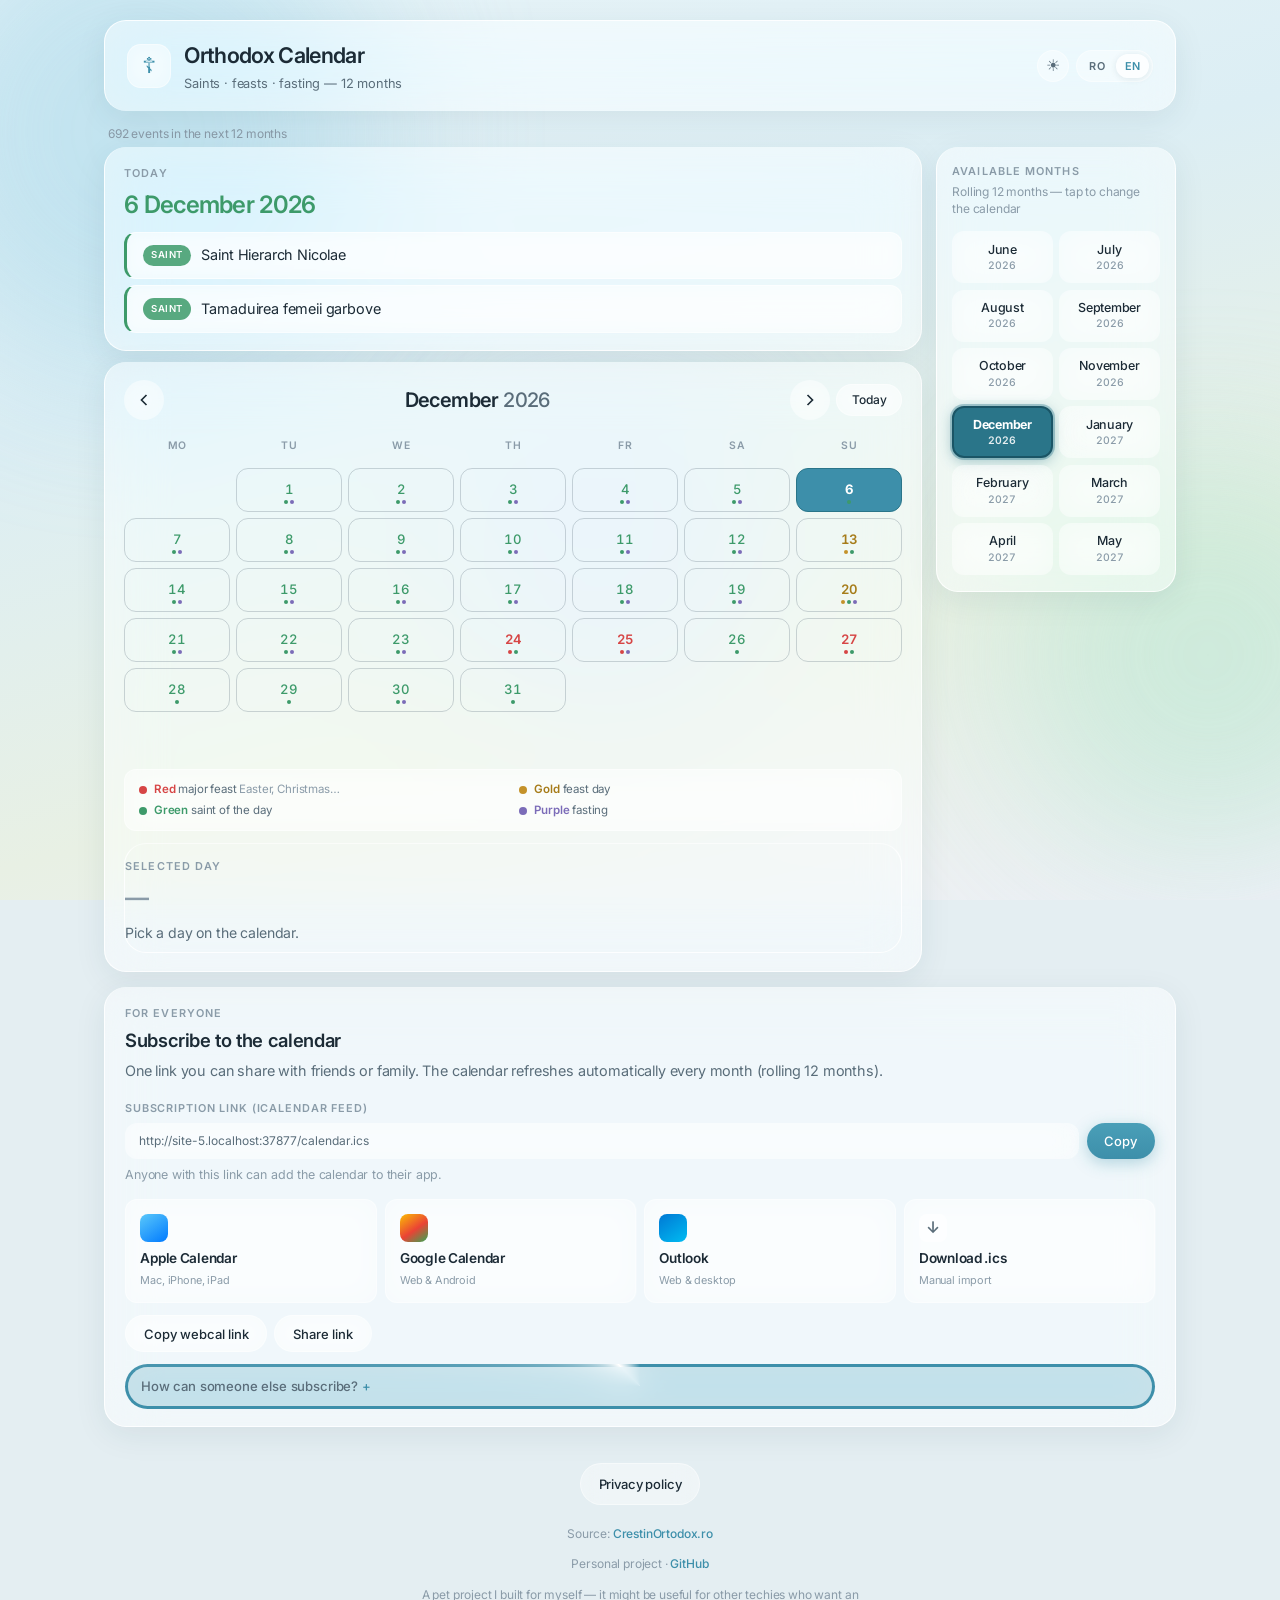
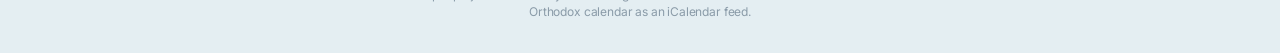
==== commit 3cb10dca: "Fix mobile day sheet on iOS Safari and large iPhones. Move the day panel to document.body so fixed p" ====
--- a/index.html
+++ b/index.html
@@ -162,28 +162,7 @@
                   </li>
                 </ul>
 
-                <div class="day-detail-slot day-detail-slot--idle" id="day-panel" aria-labelledby="day-title">
-                  <button
-                    type="button"
-                    class="day-sheet-close btn-icon glass-inset"
-                    id="day-sheet-close"
-                    hidden
-                    data-i18n-aria="day.close"
-                    aria-label="Închide detaliile zilei"
-                  >
-                    <svg width="18" height="18" viewBox="0 0 24 24" fill="none" stroke="currentColor" stroke-width="2" aria-hidden="true">
-                      <path d="M6 6l12 12M18 6L6 18"/>
-                    </svg>
-                  </button>
-                  <p class="eyebrow" data-i18n="day.eyebrow">Zi selectată</p>
-                  <h2 id="day-title" class="section-title">—</h2>
-                  <div class="day-detail-body">
-                    <div class="day-detail-body__inner" id="day-detail-inner">
-                      <p id="day-panel-empty" class="day-panel-empty muted" data-i18n="day.pick">Alege o zi din calendar.</p>
-                      <ul class="event-list day-panel-events" id="day-events" hidden></ul>
-                    </div>
-                  </div>
-                </div>
+                <div id="day-panel-anchor" class="day-panel-anchor" hidden aria-hidden="true"></div>
               </section>
             </div>
 
@@ -323,6 +302,29 @@
       </div>
     </div>
 
+    <div class="day-detail-slot day-detail-slot--idle glass" id="day-panel" aria-labelledby="day-title">
+      <button
+        type="button"
+        class="day-sheet-close btn-icon glass-inset"
+        id="day-sheet-close"
+        hidden
+        data-i18n-aria="day.close"
+        aria-label="Închide detaliile zilei"
+      >
+        <svg width="18" height="18" viewBox="0 0 24 24" fill="none" stroke="currentColor" stroke-width="2" aria-hidden="true">
+          <path d="M6 6l12 12M18 6L6 18"/>
+        </svg>
+      </button>
+      <p class="eyebrow" data-i18n="day.eyebrow">Zi selectată</p>
+      <h2 id="day-title" class="section-title">—</h2>
+      <div class="day-detail-body">
+        <div class="day-detail-body__inner" id="day-detail-inner">
+          <p id="day-panel-empty" class="day-panel-empty muted" data-i18n="day.pick">Alege o zi din calendar.</p>
+          <ul class="event-list day-panel-events" id="day-events" hidden></ul>
+        </div>
+      </div>
+    </div>
+
     <button
       type="button"
       class="day-sheet-backdrop"
--- a/css/style.css
+++ b/css/style.css
@@ -1033,130 +1033,6 @@
     display: none;
   }
 
-  .day-sheet-backdrop {
-    position: fixed;
-    inset: 0;
-    z-index: 130;
-    margin: 0;
-    padding: 0;
-    border: 0;
-    background: rgba(12, 22, 28, 0.4);
-    opacity: 0;
-    transition: opacity 0.32s var(--hover-ease);
-    pointer-events: none;
-    cursor: default;
-    -webkit-tap-highlight-color: transparent;
-  }
-
-  html.day-sheet-open {
-    overflow: hidden;
-    overscroll-behavior: none;
-  }
-
-  html.day-sheet-open .day-sheet-backdrop:not([hidden]) {
-    opacity: 1;
-    pointer-events: auto;
-  }
-
-  [data-theme="dark"] .day-sheet-backdrop {
-    background: rgba(0, 0, 0, 0.55);
-  }
-
-  /* Fixed bottom sheet — out of document flow (no page jump) */
-  .day-detail-slot {
-    position: fixed;
-    left: 0;
-    right: 0;
-    bottom: 0;
-    z-index: 140;
-    margin: 0;
-    padding: 0.5rem 1rem max(0.85rem, env(safe-area-inset-bottom));
-    border-top: 1px solid var(--glass-border);
-    border-radius: 20px 20px 0 0;
-    background: var(--glass-bg-strong);
-    backdrop-filter: blur(22px) saturate(1.15);
-    -webkit-backdrop-filter: blur(22px) saturate(1.15);
-    box-shadow: 0 -14px 48px rgba(28, 60, 80, 0.18);
-    max-height: min(72dvh, 560px);
-    display: flex;
-    flex-direction: column;
-    overflow: hidden;
-    transform: translate3d(0, 105%, 0);
-    visibility: hidden;
-    pointer-events: none;
-    transition:
-      transform 0.38s var(--hover-ease),
-      visibility 0.38s;
-  }
-
-  .day-detail-slot::before {
-    content: "";
-    display: block;
-    flex-shrink: 0;
-    width: 2.5rem;
-    height: 4px;
-    margin: 0.15rem auto 0.55rem;
-    border-radius: 999px;
-    background: var(--ink-faint);
-    opacity: 0.4;
-  }
-
-  .day-detail-slot:not(.day-detail-slot--idle) {
-    transform: translate3d(0, 0, 0);
-    visibility: visible;
-    pointer-events: auto;
-  }
-
-  .day-sheet-close {
-    position: absolute;
-    top: 0.5rem;
-    right: 0.6rem;
-    z-index: 2;
-    display: inline-flex;
-    width: 2.15rem;
-    height: 2.15rem;
-    color: var(--ink-soft);
-    background: var(--btn-glass-bg);
-    border: 1px solid var(--glass-border-subtle);
-    -webkit-tap-highlight-color: transparent;
-  }
-
-  .day-sheet-close:active {
-    transform: scale(0.92);
-    color: var(--ink);
-  }
-
-  .day-detail-slot .eyebrow,
-  .day-detail-slot #day-title {
-    padding-right: 2.5rem;
-  }
-
-  .day-detail-body {
-    flex: 1 1 auto;
-    min-height: 0;
-    overflow: hidden;
-    contain: none;
-  }
-
-  .day-panel-empty:not([hidden]),
-  .day-panel-events:not([hidden]) {
-    transition: opacity 0.28s var(--hover-ease);
-  }
-
-  .day-panel-events:not([hidden]) {
-    flex: 1 1 auto;
-    max-height: none;
-    overflow-y: auto;
-    -webkit-overflow-scrolling: touch;
-    overscroll-behavior: contain;
-    scrollbar-width: thin;
-  }
-
-  .day-detail-slot--enter #day-title,
-  .day-detail-slot--enter .day-panel-events:not([hidden]) {
-    animation: day-detail-enter-mobile 0.32s var(--hover-ease);
-  }
-
   .grid-cell--selected:not(.grid-cell--pad),
   .grid-cell--today.grid-cell--selected:not(.grid-cell--pad) {
     transform: none;
@@ -1893,7 +1769,138 @@
   min-height: 0;
 }
 
-/* Day detail — height follows content */
+.day-panel-anchor {
+  display: none;
+}
+
+/* Day detail bottom sheet — touch + narrow; panel is on <body> for iOS Safari */
+@media (max-width: 1023px), (hover: none) and (pointer: coarse) {
+  .day-sheet-backdrop {
+    position: fixed;
+    inset: 0;
+    z-index: 130;
+    margin: 0;
+    padding: 0;
+    border: 0;
+    background: rgba(12, 22, 28, 0.4);
+    opacity: 0;
+    transition: opacity 0.32s var(--hover-ease);
+    pointer-events: none;
+    cursor: default;
+    -webkit-tap-highlight-color: transparent;
+  }
+
+  html.day-sheet-open {
+    overflow: hidden;
+    overscroll-behavior: none;
+  }
+
+  html.day-sheet-open .day-sheet-backdrop:not([hidden]) {
+    opacity: 1;
+    pointer-events: auto;
+  }
+
+  [data-theme="dark"] .day-sheet-backdrop {
+    background: rgba(0, 0, 0, 0.55);
+  }
+
+  .day-detail-slot {
+    position: fixed;
+    left: 0;
+    right: 0;
+    bottom: 0;
+    z-index: 140;
+    margin: 0;
+    padding: 0.5rem 1rem max(0.85rem, env(safe-area-inset-bottom));
+    border-top: 1px solid var(--glass-border);
+    border-radius: 20px 20px 0 0;
+    box-shadow: 0 -14px 48px rgba(28, 60, 80, 0.18);
+    max-height: min(72dvh, 560px);
+    display: flex;
+    flex-direction: column;
+    overflow: hidden;
+    transform: translate3d(0, 110%, 0);
+    opacity: 0;
+    visibility: hidden;
+    pointer-events: none;
+    transition:
+      transform 0.38s var(--hover-ease),
+      opacity 0.32s var(--hover-ease),
+      visibility 0.32s;
+  }
+
+  .day-detail-slot::before {
+    content: "";
+    display: block;
+    flex-shrink: 0;
+    width: 2.5rem;
+    height: 4px;
+    margin: 0.15rem auto 0.55rem;
+    border-radius: 999px;
+    background: var(--ink-faint);
+    opacity: 0.4;
+  }
+
+  .day-detail-slot:not(.day-detail-slot--idle),
+  html.day-sheet-open .day-detail-slot {
+    transform: translate3d(0, 0, 0);
+    opacity: 1;
+    visibility: visible;
+    pointer-events: auto;
+  }
+
+  .day-sheet-close {
+    position: absolute;
+    top: 0.5rem;
+    right: 0.6rem;
+    z-index: 2;
+    display: inline-flex;
+    width: 2.15rem;
+    height: 2.15rem;
+    color: var(--ink-soft);
+    background: var(--btn-glass-bg);
+    border: 1px solid var(--glass-border-subtle);
+    -webkit-tap-highlight-color: transparent;
+  }
+
+  .day-sheet-close:active {
+    transform: scale(0.92);
+    color: var(--ink);
+  }
+
+  .day-detail-slot .eyebrow,
+  .day-detail-slot #day-title {
+    padding-right: 2.5rem;
+  }
+
+  .day-detail-body {
+    flex: 1 1 auto;
+    min-height: 0;
+    overflow: hidden;
+    contain: none;
+  }
+
+  .day-panel-empty:not([hidden]),
+  .day-panel-events:not([hidden]) {
+    transition: opacity 0.28s var(--hover-ease);
+  }
+
+  .day-panel-events:not([hidden]) {
+    flex: 1 1 auto;
+    max-height: none;
+    overflow-y: auto;
+    -webkit-overflow-scrolling: touch;
+    overscroll-behavior: contain;
+    scrollbar-width: thin;
+  }
+
+  .day-detail-slot--enter #day-title,
+  .day-detail-slot--enter .day-panel-events:not([hidden]) {
+    animation: day-detail-enter-mobile 0.32s var(--hover-ease);
+  }
+}
+
+/* Day detail — height follows content (inline in calendar on desktop) */
 .day-detail-slot {
   margin-top: 0.75rem;
   padding-top: 0.85rem;
@@ -1908,7 +1915,7 @@
   display: none;
 }
 
-@media (min-width: 900px) {
+@media (min-width: 1024px) and (hover: hover) and (pointer: fine) {
   .day-sheet-backdrop {
     display: none !important;
   }
@@ -1920,13 +1927,14 @@
     padding-top: 0.85rem;
     padding-left: 0;
     padding-right: 0;
-    border-radius: 0;
+    border-radius: var(--radius);
     background: transparent;
     backdrop-filter: none;
     -webkit-backdrop-filter: none;
     box-shadow: none;
     max-height: none;
     transform: none;
+    opacity: 1;
     visibility: visible;
     pointer-events: auto;
     transition: none;
--- a/css/style.css
+++ b/css/style.css
@@ -1033,130 +1033,6 @@
     display: none;
   }
 
-  .day-sheet-backdrop {
-    position: fixed;
-    inset: 0;
-    z-index: 130;
-    margin: 0;
-    padding: 0;
-    border: 0;
-    background: rgba(12, 22, 28, 0.4);
-    opacity: 0;
-    transition: opacity 0.32s var(--hover-ease);
-    pointer-events: none;
-    cursor: default;
-    -webkit-tap-highlight-color: transparent;
-  }
-
-  html.day-sheet-open {
-    overflow: hidden;
-    overscroll-behavior: none;
-  }
-
-  html.day-sheet-open .day-sheet-backdrop:not([hidden]) {
-    opacity: 1;
-    pointer-events: auto;
-  }
-
-  [data-theme="dark"] .day-sheet-backdrop {
-    background: rgba(0, 0, 0, 0.55);
-  }
-
-  /* Fixed bottom sheet — out of document flow (no page jump) */
-  .day-detail-slot {
-    position: fixed;
-    left: 0;
-    right: 0;
-    bottom: 0;
-    z-index: 140;
-    margin: 0;
-    padding: 0.5rem 1rem max(0.85rem, env(safe-area-inset-bottom));
-    border-top: 1px solid var(--glass-border);
-    border-radius: 20px 20px 0 0;
-    background: var(--glass-bg-strong);
-    backdrop-filter: blur(22px) saturate(1.15);
-    -webkit-backdrop-filter: blur(22px) saturate(1.15);
-    box-shadow: 0 -14px 48px rgba(28, 60, 80, 0.18);
-    max-height: min(72dvh, 560px);
-    display: flex;
-    flex-direction: column;
-    overflow: hidden;
-    transform: translate3d(0, 105%, 0);
-    visibility: hidden;
-    pointer-events: none;
-    transition:
-      transform 0.38s var(--hover-ease),
-      visibility 0.38s;
-  }
-
-  .day-detail-slot::before {
-    content: "";
-    display: block;
-    flex-shrink: 0;
-    width: 2.5rem;
-    height: 4px;
-    margin: 0.15rem auto 0.55rem;
-    border-radius: 999px;
-    background: var(--ink-faint);
-    opacity: 0.4;
-  }
-
-  .day-detail-slot:not(.day-detail-slot--idle) {
-    transform: translate3d(0, 0, 0);
-    visibility: visible;
-    pointer-events: auto;
-  }
-
-  .day-sheet-close {
-    position: absolute;
-    top: 0.5rem;
-    right: 0.6rem;
-    z-index: 2;
-    display: inline-flex;
-    width: 2.15rem;
-    height: 2.15rem;
-    color: var(--ink-soft);
-    background: var(--btn-glass-bg);
-    border: 1px solid var(--glass-border-subtle);
-    -webkit-tap-highlight-color: transparent;
-  }
-
-  .day-sheet-close:active {
-    transform: scale(0.92);
-    color: var(--ink);
-  }
-
-  .day-detail-slot .eyebrow,
-  .day-detail-slot #day-title {
-    padding-right: 2.5rem;
-  }
-
-  .day-detail-body {
-    flex: 1 1 auto;
-    min-height: 0;
-    overflow: hidden;
-    contain: none;
-  }
-
-  .day-panel-empty:not([hidden]),
-  .day-panel-events:not([hidden]) {
-    transition: opacity 0.28s var(--hover-ease);
-  }
-
-  .day-panel-events:not([hidden]) {
-    flex: 1 1 auto;
-    max-height: none;
-    overflow-y: auto;
-    -webkit-overflow-scrolling: touch;
-    overscroll-behavior: contain;
-    scrollbar-width: thin;
-  }
-
-  .day-detail-slot--enter #day-title,
-  .day-detail-slot--enter .day-panel-events:not([hidden]) {
-    animation: day-detail-enter-mobile 0.32s var(--hover-ease);
-  }
-
   .grid-cell--selected:not(.grid-cell--pad),
   .grid-cell--today.grid-cell--selected:not(.grid-cell--pad) {
     transform: none;
@@ -1893,7 +1769,138 @@
   min-height: 0;
 }
 
-/* Day detail — height follows content */
+.day-panel-anchor {
+  display: none;
+}
+
+/* Day detail bottom sheet — touch + narrow; panel is on <body> for iOS Safari */
+@media (max-width: 1023px), (hover: none) and (pointer: coarse) {
+  .day-sheet-backdrop {
+    position: fixed;
+    inset: 0;
+    z-index: 130;
+    margin: 0;
+    padding: 0;
+    border: 0;
+    background: rgba(12, 22, 28, 0.4);
+    opacity: 0;
+    transition: opacity 0.32s var(--hover-ease);
+    pointer-events: none;
+    cursor: default;
+    -webkit-tap-highlight-color: transparent;
+  }
+
+  html.day-sheet-open {
+    overflow: hidden;
+    overscroll-behavior: none;
+  }
+
+  html.day-sheet-open .day-sheet-backdrop:not([hidden]) {
+    opacity: 1;
+    pointer-events: auto;
+  }
+
+  [data-theme="dark"] .day-sheet-backdrop {
+    background: rgba(0, 0, 0, 0.55);
+  }
+
+  .day-detail-slot {
+    position: fixed;
+    left: 0;
+    right: 0;
+    bottom: 0;
+    z-index: 140;
+    margin: 0;
+    padding: 0.5rem 1rem max(0.85rem, env(safe-area-inset-bottom));
+    border-top: 1px solid var(--glass-border);
+    border-radius: 20px 20px 0 0;
+    box-shadow: 0 -14px 48px rgba(28, 60, 80, 0.18);
+    max-height: min(72dvh, 560px);
+    display: flex;
+    flex-direction: column;
+    overflow: hidden;
+    transform: translate3d(0, 110%, 0);
+    opacity: 0;
+    visibility: hidden;
+    pointer-events: none;
+    transition:
+      transform 0.38s var(--hover-ease),
+      opacity 0.32s var(--hover-ease),
+      visibility 0.32s;
+  }
+
+  .day-detail-slot::before {
+    content: "";
+    display: block;
+    flex-shrink: 0;
+    width: 2.5rem;
+    height: 4px;
+    margin: 0.15rem auto 0.55rem;
+    border-radius: 999px;
+    background: var(--ink-faint);
+    opacity: 0.4;
+  }
+
+  .day-detail-slot:not(.day-detail-slot--idle),
+  html.day-sheet-open .day-detail-slot {
+    transform: translate3d(0, 0, 0);
+    opacity: 1;
+    visibility: visible;
+    pointer-events: auto;
+  }
+
+  .day-sheet-close {
+    position: absolute;
+    top: 0.5rem;
+    right: 0.6rem;
+    z-index: 2;
+    display: inline-flex;
+    width: 2.15rem;
+    height: 2.15rem;
+    color: var(--ink-soft);
+    background: var(--btn-glass-bg);
+    border: 1px solid var(--glass-border-subtle);
+    -webkit-tap-highlight-color: transparent;
+  }
+
+  .day-sheet-close:active {
+    transform: scale(0.92);
+    color: var(--ink);
+  }
+
+  .day-detail-slot .eyebrow,
+  .day-detail-slot #day-title {
+    padding-right: 2.5rem;
+  }
+
+  .day-detail-body {
+    flex: 1 1 auto;
+    min-height: 0;
+    overflow: hidden;
+    contain: none;
+  }
+
+  .day-panel-empty:not([hidden]),
+  .day-panel-events:not([hidden]) {
+    transition: opacity 0.28s var(--hover-ease);
+  }
+
+  .day-panel-events:not([hidden]) {
+    flex: 1 1 auto;
+    max-height: none;
+    overflow-y: auto;
+    -webkit-overflow-scrolling: touch;
+    overscroll-behavior: contain;
+    scrollbar-width: thin;
+  }
+
+  .day-detail-slot--enter #day-title,
+  .day-detail-slot--enter .day-panel-events:not([hidden]) {
+    animation: day-detail-enter-mobile 0.32s var(--hover-ease);
+  }
+}
+
+/* Day detail — height follows content (inline in calendar on desktop) */
 .day-detail-slot {
   margin-top: 0.75rem;
   padding-top: 0.85rem;
@@ -1908,7 +1915,7 @@
   display: none;
 }
 
-@media (min-width: 900px) {
+@media (min-width: 1024px) and (hover: hover) and (pointer: fine) {
   .day-sheet-backdrop {
     display: none !important;
   }
@@ -1920,13 +1927,14 @@
     padding-top: 0.85rem;
     padding-left: 0;
     padding-right: 0;
-    border-radius: 0;
+    border-radius: var(--radius);
     background: transparent;
     backdrop-filter: none;
     -webkit-backdrop-filter: none;
     box-shadow: none;
     max-height: none;
     transform: none;
+    opacity: 1;
     visibility: visible;
     pointer-events: auto;
     transition: none;
